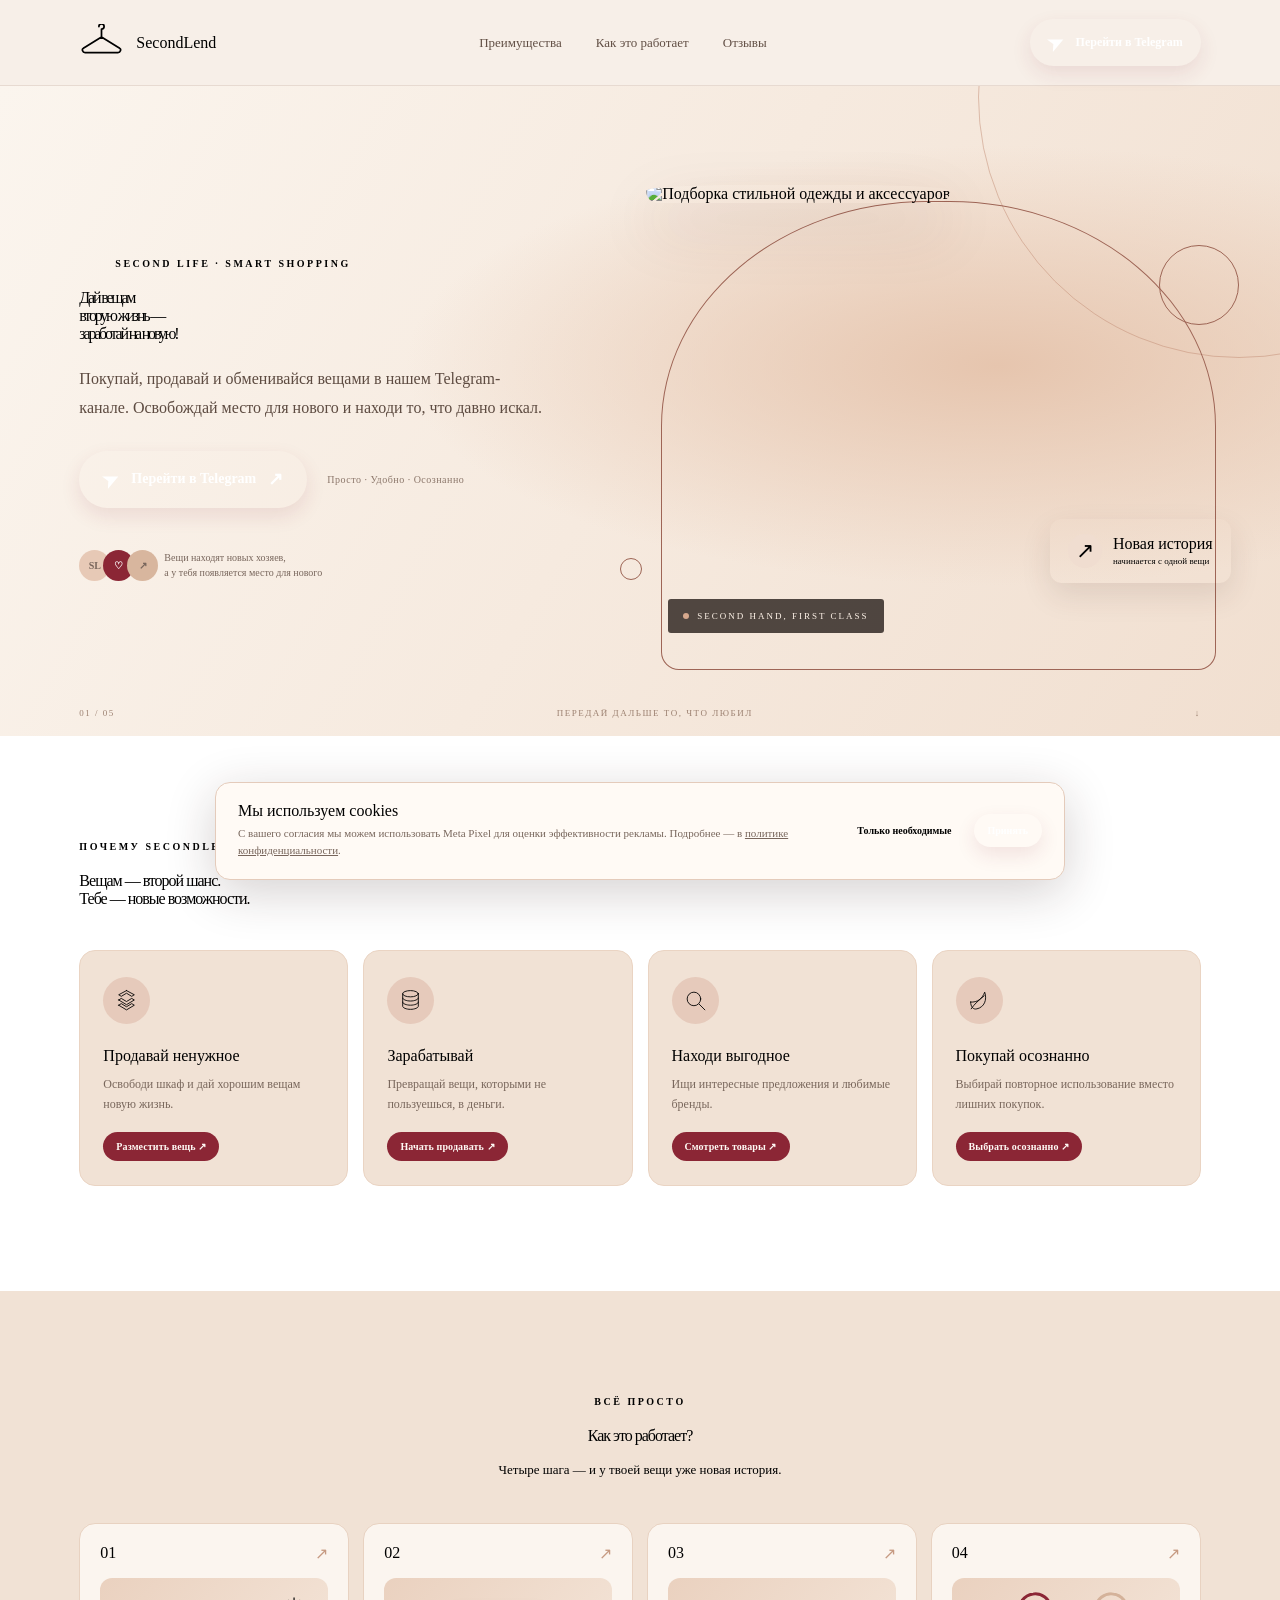
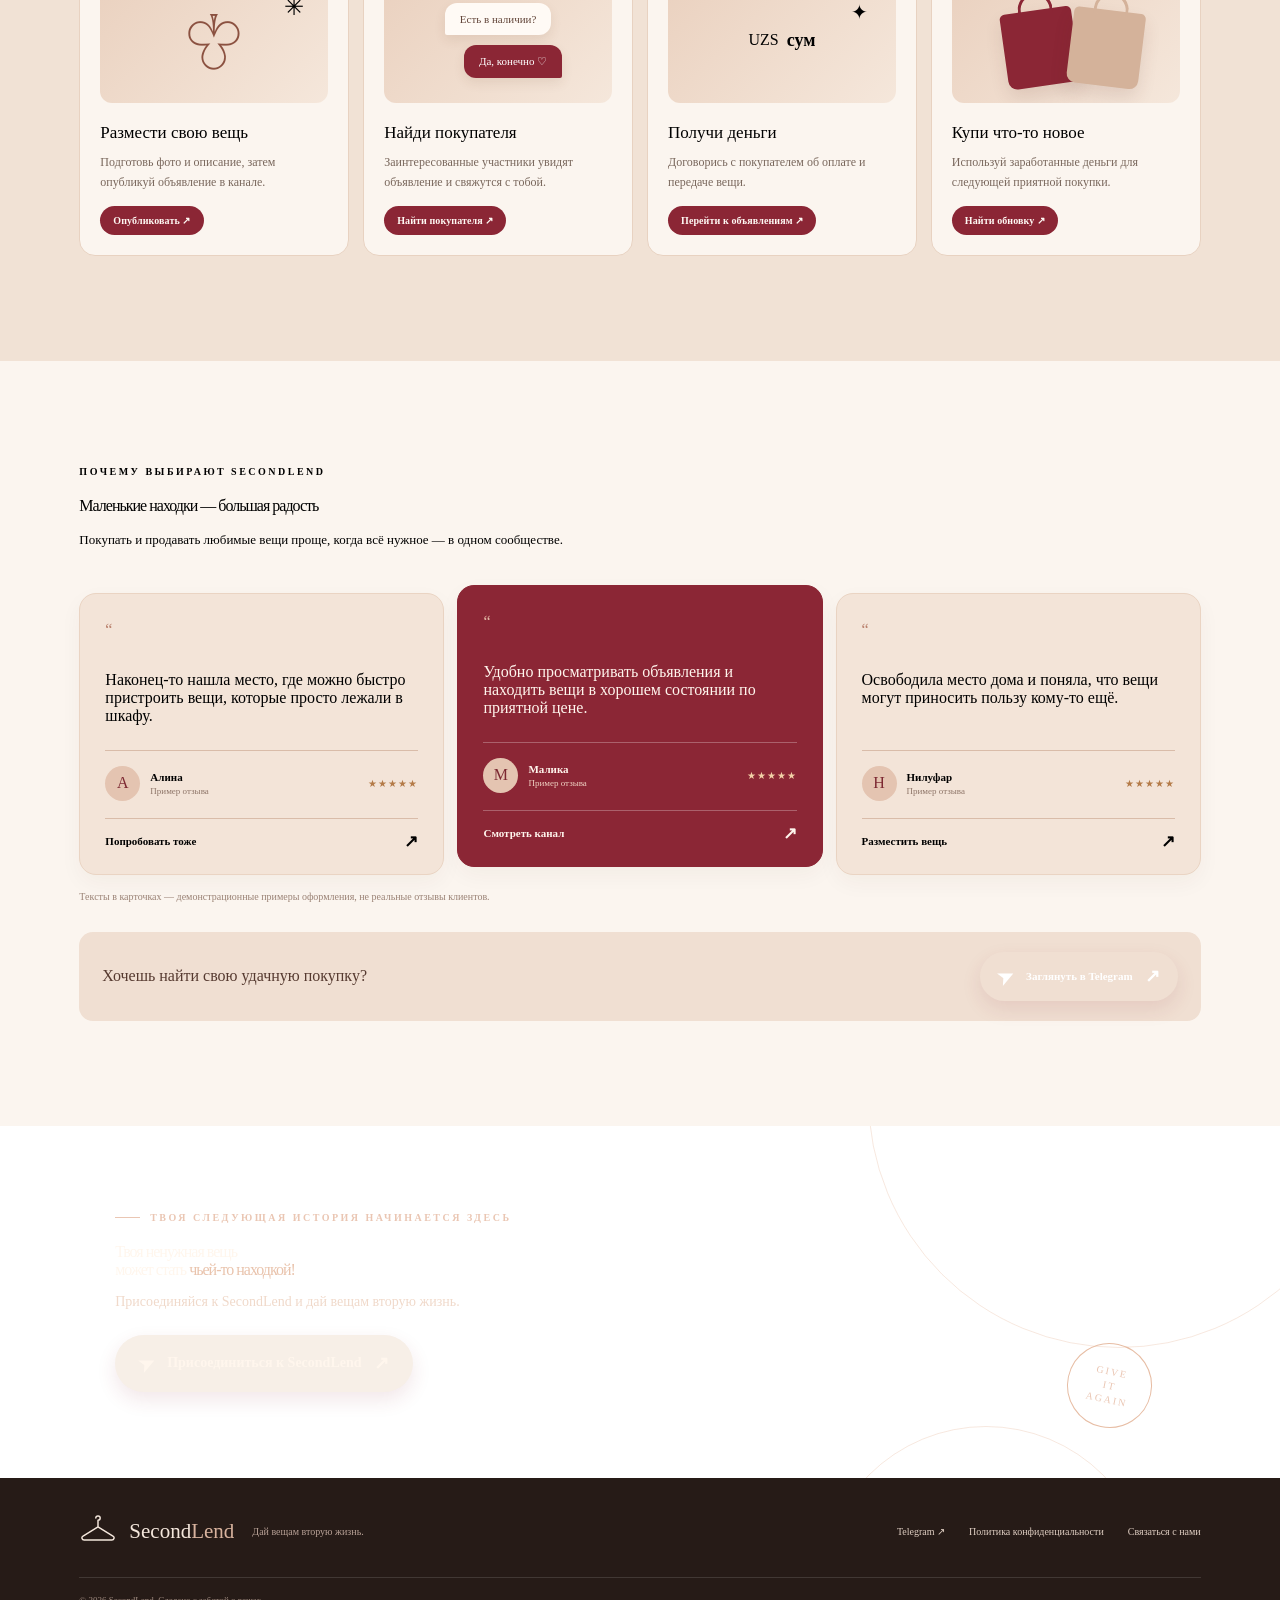
==== index.html @ d6c89d01 "Add files via upload" ====
<!doctype html>
<html lang="ru">
<head>
  <meta charset="utf-8">
  <meta name="viewport" content="width=device-width, initial-scale=1">
  <meta name="theme-color" content="#8B2635">
  <meta name="color-scheme" content="light">
  <meta name="robots" content="index,follow,max-image-preview:large">
  <link rel="icon" type="image/svg+xml" href="favicon.svg">
  <meta name="description" content="SecondLend — покупай, продавай и обменивайся вещами в Telegram. Дай вещам вторую жизнь и заработай на новую!">
  <meta property="og:title" content="SecondLend — дай вещам вторую жизнь">
  <meta property="og:description" content="Покупай, продавай и обменивайся вещами в нашем Telegram-канале.">
  <meta property="og:type" content="website">
  <meta property="og:locale" content="ru_RU">
  <meta property="og:site_name" content="SecondLend">
  <meta name="twitter:card" content="summary_large_image">
  <title>SecondLend — дай вещам вторую жизнь</title>
  <link rel="preconnect" href="https://images.unsplash.com">
  <link rel="preconnect" href="https://fonts.googleapis.com">
  <link rel="preconnect" href="https://fonts.gstatic.com" crossorigin>
  <link href="https://fonts.googleapis.com/css2?family=DM+Sans:wght@400;500;600;700&family=Playfair+Display:wght@500;600;700&display=swap" rel="stylesheet">
  <link rel="stylesheet" href="styles.css">
  <script src="config.js"></script>
</head>
<body>
  <header class="header">
    <a class="brand" href="#top" aria-label="SecondLend — на главную">
      <svg viewBox="0 0 52 42" aria-hidden="true"><path d="M26 5v9L5 27c-2 1-1 5 2 5h38c3 0 4-4 2-5L26 14M26 5a3 3 0 1 0-3-3" /></svg>
      <span>Second<span>Lend</span></span>
    </a>
    <nav class="nav" aria-label="Главная навигация">
      <a href="#benefits">Преимущества</a><a href="#how">Как это работает</a><a href="#reviews">Отзывы</a>
    </nav>
    <a class="button button-small telegram-link" href="https://t.me/+NQiPcYQBdbk0MGIy" target="_blank" rel="noopener">
      <span class="tg-icon">➤</span> Перейти в Telegram
    </a>
    <button class="menu-toggle" aria-label="Открыть меню" aria-expanded="false"><span></span><span></span></button>
  </header>

  <main id="top">
    <section class="hero">
      <div class="hero-copy">
        <p class="eyebrow"><span></span> SECOND LIFE · SMART SHOPPING</p>
        <h1>Дай вещам<br>вторую жизнь —<br><em>заработай на новую!</em></h1>
        <p class="hero-text">Покупай, продавай и обменивайся вещами в нашем Telegram-канале. Освобождай место для нового и находи то, что давно искал.</p>
        <div class="hero-actions">
          <a class="button telegram-link" href="https://t.me/+NQiPcYQBdbk0MGIy" target="_blank" rel="noopener"><span class="tg-icon">➤</span> Перейти в Telegram <span class="arrow">↗</span></a>
          <span class="micro-note">Просто · Удобно · Осознанно</span>
        </div>
        <div class="hero-proof"><div class="proof-avatars"><b>SL</b><b>♡</b><b>↗</b></div><span>Вещи находят новых хозяев,<br>а у тебя появляется место для нового</span></div>
      </div>
      <div class="hero-visual">
        <div class="visual-orbit orbit-one"></div><div class="visual-orbit orbit-two"></div>
        <img src="https://images.unsplash.com/photo-1490481651871-ab68de25d43d?auto=format&fit=crop&w=1200&q=85" alt="Подборка стильной одежды и аксессуаров" fetchpriority="high">
        <div class="image-label"><span class="label-dot"></span><span>SECOND HAND, FIRST CLASS</span></div>
        <div class="floating-note"><span class="note-icon">↗</span><span><b>Новая история</b><small>начинается с одной вещи</small></span></div>
      </div>
      <div class="hero-bottom-line"><span>01 / 05</span><span>ПЕРЕДАЙ ДАЛЬШЕ ТО, ЧТО ЛЮБИЛ</span><span>↓</span></div>
    </section>

    <section class="benefits section-wrap" id="benefits">
      <div class="section-heading"><p class="eyebrow">ПОЧЕМУ SECONDLEND</p><h2>Вещам — второй шанс.<br><em>Тебе — новые возможности.</em></h2></div>
      <div class="benefit-grid">
        <article class="benefit-card"><div class="icon-circle"><svg viewBox="0 0 48 48"><path d="M24 5 9 13l5 3 10-6 10 6 5-3L24 5ZM9 23l5-3 10 6 10-6 5 3-15 9L9 23Zm0 10 5-3 10 6 10-6 5 3-15 9L9 33Z"/></svg></div><h3>Продавай ненужное</h3><p>Освободи шкаф и дай хорошим вещам новую жизнь.</p><a class="mini-telegram telegram-link" href="https://t.me/+NQiPcYQBdbk0MGIy" target="_blank" rel="noopener">Разместить вещь ↗</a></article>
        <article class="benefit-card"><div class="icon-circle"><svg viewBox="0 0 48 48"><ellipse cx="24" cy="11" rx="15" ry="6"/><path d="M9 11v8c0 3 7 6 15 6s15-3 15-6v-8M9 19v8c0 3 7 6 15 6s15-3 15-6v-8M9 27v8c0 3 7 6 15 6s15-3 15-6v-8"/></svg></div><h3>Зарабатывай</h3><p>Превращай вещи, которыми не пользуешься, в деньги.</p><a class="mini-telegram telegram-link" href="https://t.me/+NQiPcYQBdbk0MGIy" target="_blank" rel="noopener">Начать продавать ↗</a></article>
        <article class="benefit-card"><div class="icon-circle"><svg viewBox="0 0 48 48"><circle cx="21" cy="21" r="13"/><path d="m31 31 11 11"/></svg></div><h3>Находи выгодное</h3><p>Ищи интересные предложения и любимые бренды.</p><a class="mini-telegram telegram-link" href="https://t.me/+NQiPcYQBdbk0MGIy" target="_blank" rel="noopener">Смотреть товары ↗</a></article>
        <article class="benefit-card"><div class="icon-circle"><svg viewBox="0 0 48 48"><path d="M7 27c13 1 22-6 27-19 5 15-1 29-15 32-7 2-12-4-12-13Z"/><path d="M8 40c7-10 14-16 25-25"/></svg></div><h3>Покупай осознанно</h3><p>Выбирай повторное использование вместо лишних покупок.</p><a class="mini-telegram telegram-link" href="https://t.me/+NQiPcYQBdbk0MGIy" target="_blank" rel="noopener">Выбрать осознанно ↗</a></article>
      </div>
    </section>

    <section class="how section-wrap" id="how">
      <div class="section-heading centered"><p class="eyebrow">ВСЁ ПРОСТО</p><h2>Как это <em>работает?</em></h2><p class="section-subtitle">Четыре шага — и у твоей вещи уже новая история.</p></div>
      <div class="steps-grid">
        <article class="step-card"><div class="step-top"><span class="step-number">01</span><span class="step-mark">↗</span></div><div class="step-art art-hanger"><span>✳</span><div class="hanger">♧</div></div><h3>Размести свою вещь</h3><p>Подготовь фото и описание, затем опубликуй объявление в канале.</p><a class="mini-telegram telegram-link" href="https://t.me/+NQiPcYQBdbk0MGIy" target="_blank" rel="noopener">Опубликовать ↗</a></article>
        <article class="step-card"><div class="step-top"><span class="step-number">02</span><span class="step-mark">↗</span></div><div class="step-art art-chat"><div class="chat-bubble">Есть в наличии?</div><div class="chat-bubble second">Да, конечно ♡</div></div><h3>Найди покупателя</h3><p>Заинтересованные участники увидят объявление и свяжутся с тобой.</p><a class="mini-telegram telegram-link" href="https://t.me/+NQiPcYQBdbk0MGIy" target="_blank" rel="noopener">Найти покупателя ↗</a></article>
        <article class="step-card"><div class="step-top"><span class="step-number">03</span><span class="step-mark">↗</span></div><div class="step-art art-money"><span>UZS</span><b>сум</b><i>✦</i></div><h3>Получи деньги</h3><p>Договорись с покупателем об оплате и передаче вещи.</p><a class="mini-telegram telegram-link" href="https://t.me/+NQiPcYQBdbk0MGIy" target="_blank" rel="noopener">Перейти к объявлениям ↗</a></article>
        <article class="step-card"><div class="step-top"><span class="step-number">04</span><span class="step-mark">↗</span></div><div class="step-art art-bag"><div class="bag bag-one"></div><div class="bag bag-two"></div></div><h3>Купи что-то новое</h3><p>Используй заработанные деньги для следующей приятной покупки.</p><a class="mini-telegram telegram-link" href="https://t.me/+NQiPcYQBdbk0MGIy" target="_blank" rel="noopener">Найти обновку ↗</a></article>
      </div>
    </section>

    <section class="reviews section-wrap" id="reviews">
      <div class="section-heading">
        <p class="eyebrow">ПОЧЕМУ ВЫБИРАЮТ SECONDLEND</p>
        <h2>Маленькие находки — <em>большая радость</em></h2>
        <p class="section-subtitle">Покупать и продавать любимые вещи проще, когда всё нужное — в одном сообществе.</p>
      </div>
      <div class="reviews-grid redesigned-reviews">
        <article class="quote-card">
          <div class="quote-mark">“</div>
          <p>Наконец-то нашла место, где можно быстро пристроить вещи, которые просто лежали в шкафу.</p>
          <div class="quote-person"><span class="quote-avatar">А</span><span><b>Алина</b><small>Пример отзыва</small></span><span class="quote-stars">★★★★★</span></div>
          <a class="text-telegram telegram-link" href="https://t.me/+NQiPcYQBdbk0MGIy" target="_blank" rel="noopener">Попробовать тоже <span>↗</span></a>
        </article>
        <article class="quote-card quote-card-highlight">
          <div class="quote-mark">“</div>
          <p>Удобно просматривать объявления и находить вещи в хорошем состоянии по приятной цене.</p>
          <div class="quote-person"><span class="quote-avatar">М</span><span><b>Малика</b><small>Пример отзыва</small></span><span class="quote-stars">★★★★★</span></div>
          <a class="text-telegram telegram-link" href="https://t.me/+NQiPcYQBdbk0MGIy" target="_blank" rel="noopener">Смотреть канал <span>↗</span></a>
        </article>
        <article class="quote-card">
          <div class="quote-mark">“</div>
          <p>Освободила место дома и поняла, что вещи могут приносить пользу кому-то ещё.</p>
          <div class="quote-person"><span class="quote-avatar">Н</span><span><b>Нилуфар</b><small>Пример отзыва</small></span><span class="quote-stars">★★★★★</span></div>
          <a class="text-telegram telegram-link" href="https://t.me/+NQiPcYQBdbk0MGIy" target="_blank" rel="noopener">Разместить вещь <span>↗</span></a>
        </article>
      </div>
      <p class="sample-disclaimer">Тексты в карточках — демонстрационные примеры оформления, не реальные отзывы клиентов.</p>
      <div class="reviews-cta"><span>Хочешь найти свою удачную покупку?</span><a class="button telegram-link" href="https://t.me/+NQiPcYQBdbk0MGIy" target="_blank" rel="noopener"><span class="tg-icon">➤</span> Заглянуть в Telegram <span class="arrow">↗</span></a></div>
    </section>

    <section class="final-cta">
      <div class="cta-decoration">SECOND<br>LIFE</div>
      <div class="cta-content"><p class="eyebrow light">ТВОЯ СЛЕДУЮЩАЯ ИСТОРИЯ НАЧИНАЕТСЯ ЗДЕСЬ</p><h2>Твоя ненужная вещь<br>может стать <em>чьей-то находкой!</em></h2><p>Присоединяйся к SecondLend и дай вещам вторую жизнь.</p><a class="button button-light telegram-link" href="https://t.me/+NQiPcYQBdbk0MGIy" target="_blank" rel="noopener"><span class="tg-icon">➤</span> Присоединиться к SecondLend <span class="arrow">↗</span></a></div>
      <div class="cta-stamp">GIVE<br>IT<br>AGAIN</div>
    </section>
  </main>

  <footer class="footer">
    <a class="brand brand-footer" href="#top"><svg viewBox="0 0 52 42" aria-hidden="true"><path d="M26 5v9L5 27c-2 1-1 5 2 5h38c3 0 4-4 2-5L26 14M26 5a3 3 0 1 0-3-3"/></svg><span>Second<span>Lend</span></span></a>
    <span class="footer-note">Дай вещам вторую жизнь.</span>
    <div class="footer-links"><a class="telegram-link" href="https://t.me/+NQiPcYQBdbk0MGIy" target="_blank" rel="noopener">Telegram ↗</a><a href="privacy.html">Политика конфиденциальности</a><a class="contact-link" href="mailto:hello@secondlend.uz">Связаться с нами</a></div>
    <div class="copyright">© <span id="year"></span> SecondLend. Сделано с заботой о вещах.</div>
  </footer>

  <div class="cookie-banner" id="cookieBanner" hidden><div><b>Мы используем cookies</b><p>С вашего согласия мы можем использовать Meta Pixel для оценки эффективности рекламы. Подробнее — в <a href="privacy.html">политике конфиденциальности</a>.</p></div><div class="cookie-actions"><button id="cookieReject" class="button button-ghost">Только необходимые</button><button id="cookieAccept" class="button">Принять</button></div></div>
  <div class="lightbox" id="lightbox" aria-hidden="true"><button class="lightbox-close" aria-label="Закрыть">×</button><button class="lightbox-prev" aria-label="Предыдущий отзыв">‹</button><img id="lightboxImage" src="" alt="Увеличенный скриншот отзыва"><button class="lightbox-next" aria-label="Следующий отзыв">›</button></div>
  <script src="script.js"></script>
</body>
</html>
---- styles.css ----
500;600;700&family=Playfair+Display:wght@500;600;700&display=swap');
:root{--wine:#8B2635;--wine-dark:#641b27;--brown:#75452F;--cream:#F7EFE7;--sand:#E8D5C4;--ink:#241B18;--muted:#78665c;--line:#ddc2ad;--white:#fffaf5;--serif:'Playfair Display',Georgia,serif;--sans:'DM Sans',Arial,sans-serif}
*{box-sizing:border-box}html{scroll-behavior:smooth}body{margin:0;background:var(--cream);color:var(--ink);font-family:var(--sans);-webkit-font-smoothing:antialiased}a{color:inherit;text-decoration:none}button{font:inherit}.header{height:86px;padding:0 6.2%;display:flex;align-items:center;justify-content:space-between;background:rgba(247,239,231,.94);position:sticky;top:0;z-index:20;border-bottom:1px solid rgba(117,69,47,.12);backdrop-filter:blur(16px)}.brand{display:flex;align-items:center;gap:12px;font:600 25px var(--serif);color:var(--wine-dark)}.brand svg{width:45px;height:38px;fill:none;stroke:currentColor;stroke-width:2;stroke-linecap:round;stroke-linejoin:round}.brand>span>span{color:var(--brown)}.nav{display:flex;gap:34px;font-size:13px;color:#624f45}.nav a{transition:color .2s}.nav a:hover{color:var(--wine)}.button{display:inline-flex;align-items:center;justify-content:center;gap:12px;background:var(--wine);color:white;padding:17px 24px;border:1px solid var(--wine);border-radius:50px;font-weight:600;font-size:14px;transition:transform .2s,background .2s,box-shadow .2s;box-shadow:0 8px 20px #8b26351c}.button:hover{transform:translateY(-2px);background:var(--wine-dark);box-shadow:0 12px 24px #8b26352b}.button-small{padding:12px 18px;font-size:12px}.tg-icon{font-size:19px;transform:rotate(-25deg);display:inline-block}.arrow{font-size:18px}.menu-toggle{display:none;background:none;border:0}.hero{min-height:650px;padding:75px 6.2% 58px;display:grid;grid-template-columns:1fr 1.04fr;align-items:center;gap:3%;position:relative;overflow:hidden;background:radial-gradient(ellipse at 78% 43%,#e6c5ae 0%,transparent 42%),linear-gradient(120deg,#fbf5ee,#f1dfd0)}.hero:before{content:"";position:absolute;width:520px;height:520px;border:1px solid #c18c75;border-radius:50%;right:-220px;top:-250px;opacity:.5}.hero-copy{position:relative;z-index:2;max-width:590px}.eyebrow{font-size:10px;font-weight:700;letter-spacing:2.5px;color:var(--wine);margin:0 0 20px;display:flex;align-items:center;gap:10px}.eyebrow span{width:26px;height:1px;background:var(--wine)}h1,h2,h3,p{margin-top:0}h1{font:700 clamp(43px,5.1vw,72px)/1.06 var(--serif);letter-spacing:-2.2px;margin-bottom:22px}h1 em,h2 em{font-style:normal;color:var(--wine)}.hero-text{font-size:16px;line-height:1.8;color:#5d4b41;max-width:470px;margin-bottom:28px}.hero-actions{display:flex;align-items:center;gap:20px;flex-wrap:wrap}.micro-note{font-size:10px;color:#8b766a;letter-spacing:.5px}.hero-proof{display:flex;align-items:center;gap:13px;margin-top:42px;color:#78665c;font-size:10px;line-height:1.5}.proof-avatars{display:flex}.proof-avatars b{width:31px;height:31px;border-radius:50%;display:grid;place-items:center;background:#e7c9b6;color:var(--wine);border:2px solid var(--cream);margin-right:-7px;font-size:10px}.proof-avatars b:nth-child(2){background:#8b2635;color:white}.proof-avatars b:nth-child(3){background:#d8b69e}.hero-visual{position:relative;height:470px;z-index:1}.hero-visual>img{width:100%;height:100%;object-fit:cover;border-radius:48% 48% 18px 18px;box-shadow:0 24px 60px #5c30252b;position:relative;z-index:1}.hero-visual:after{content:"";position:absolute;inset:16px -15px -15px 15px;border:1px solid #9e6556;border-radius:48% 48% 18px 18px;z-index:0}.visual-orbit{position:absolute;border:1px solid #9d6555;border-radius:50%;z-index:0}.orbit-one{width:80px;height:80px;right:-38px;top:60px}.orbit-two{width:22px;height:22px;left:-26px;bottom:75px;background:var(--wine)}.image-label{position:absolute;z-index:2;left:22px;bottom:22px;background:#241b18c9;color:#fff4e9;padding:12px 15px;border-radius:3px;font-size:9px;letter-spacing:2px;display:flex;align-items:center;gap:8px}.label-dot{width:6px;height:6px;background:#d6a88d;border-radius:50%}.floating-note{position:absolute;z-index:3;right:-30px;bottom:72px;display:flex;align-items:center;gap:11px;padding:15px 18px;background:var(--white);border-radius:12px;box-shadow:0 12px 30px #492c251e}.note-icon{width:34px;height:34px;border-radius:50%;display:grid;place-items:center;background:#f0ddd0;color:var(--wine);font-size:22px}.floating-note b,.floating-note small{display:block}.floating-note b{font:600 12px var(--serif)}.floating-note small{font-size:9px;color:var(--muted);margin-top:3px}.hero-bottom-line{position:absolute;bottom:18px;left:6.2%;right:6.2%;display:flex;justify-content:space-between;color:#9c8171;font-size:9px;letter-spacing:1.5px}.section-wrap{padding:105px 6.2%}.section-heading{max-width:650px;margin-bottom:42px}.section-heading h2{font:600 clamp(34px,4vw,51px)/1.15 var(--serif);letter-spacing:-1px;margin:0 0 14px}.section-subtitle{font-size:13px;color:var(--muted);line-height:1.7;margin:0}.benefits{background:var(--cream)}.benefit-grid{display:grid;grid-template-columns:repeat(4,1fr);gap:15px}.benefit-card{background:#f1e2d5;border:1px solid #ead4c3;padding:26px 23px 24px;border-radius:16px;min-height:200px;transition:transform .25s,box-shadow .25s}.benefit-card:hover,.step-card:hover{transform:translateY(-5px);box-shadow:0 14px 30px #6a392019}.icon-circle{width:47px;height:47px;border-radius:50%;background:#e6cabb;display:grid;place-items:center;margin-bottom:23px;color:var(--wine)}.icon-circle svg{width:25px;height:25px;fill:none;stroke:currentColor;stroke-width:1.7;stroke-linecap:round;stroke-linejoin:round}.benefit-card h3,.step-card h3{font:600 18px var(--serif);margin-bottom:9px}.benefit-card p,.step-card p{font-size:12px;line-height:1.7;color:#79675c;margin:0}.how{background:#f1e2d5}.centered{text-align:center;margin:0 auto 42px}.centered .eyebrow{justify-content:center}.steps-grid{display:grid;grid-template-columns:repeat(4,1fr);gap:14px}.step-card{background:#fbf5ef;border:1px solid #e8d2c1;border-radius:16px;padding:20px;min-height:315px;transition:transform .25s,box-shadow .25s}.step-top{display:flex;justify-content:space-between;align-items:center}.step-number{font:600 22px var(--serif);color:var(--wine)}.step-mark{color:#c69a82}.step-art{height:125px;margin:15px 0 20px;border-radius:12px;background:linear-gradient(135deg,#ead1bf,#f5e7db);display:flex;align-items:center;justify-content:center;position:relative;overflow:hidden}.art-hanger .hanger{font-size:76px;color:#8b5140;transform:rotate(180deg)}.art-hanger>span{position:absolute;right:24px;top:15px;color:var(--wine);font-size:24px}.art-chat{flex-direction:column;gap:10px}.chat-bubble{background:#fffaf5;padding:10px 15px;border-radius:12px 12px 12px 2px;font-size:11px;box-shadow:0 5px 12px #6a392019;color:#63463a}.chat-bubble.second{background:#8b2635;color:white;margin-left:30px;border-radius:12px 12px 2px 12px}.art-money{font:700 29px var(--serif);color:var(--wine);gap:8px}.art-money b{font-size:18px}.art-money i{font-style:normal;position:absolute;right:28px;top:22px;font-size:20px}.bag{position:absolute;width:72px;height:76px;border-radius:5px 5px 9px 9px;bottom:17px;box-shadow:0 9px 18px #5b2c241f}.bag:before{content:"";position:absolute;width:29px;height:20px;border:3px solid currentColor;border-bottom:0;border-radius:18px 18px 0 0;top:-18px;left:19px}.bag-one{background:#8b2635;color:#8b2635;left:calc(50% - 62px);transform:rotate(-8deg)}.bag-two{background:#d4b29a;color:#d4b29a;left:calc(50% + 4px);transform:rotate(7deg)}.step-card h3{font-size:17px}.reviews{background:#fbf5ef}.reviews-grid{display:grid;grid-template-columns:repeat(5,1fr);gap:13px}.review-card{padding:0;border:3px solid white;border-radius:13px;overflow:hidden;background:#171717;box-shadow:0 8px 22px #462b2018;position:relative;cursor:zoom-in;aspect-ratio:4/5}.review-card img{width:100%;height:100%;display:block;object-fit:cover;transition:transform .4s}.review-card:hover img{transform:scale(1.04)}.zoom-hint{position:absolute;bottom:8px;right:8px;padding:7px 9px;background:#241b18d9;color:white;border-radius:20px;font-size:9px;opacity:0;transition:opacity .2s}.review-card:hover .zoom-hint{opacity:1}.review-caption{margin:20px 0 0;color:#927b6e;font-size:10px;letter-spacing:.3px}.review-caption span{color:var(--wine);margin-right:5px}.final-cta{position:relative;overflow:hidden;padding:86px 9%;background:var(--wine);color:#fff6ed;min-height:330px}.final-cta:before,.final-cta:after{content:"";position:absolute;border:1px solid #e7bda4;border-radius:50%;opacity:.35}.final-cta:before{width:500px;height:500px;right:-90px;top:-280px}.final-cta:after{width:330px;height:330px;right:10%;bottom:-280px}.cta-content{position:relative;z-index:2;max-width:700px}.eyebrow.light{color:#eac6b3}.eyebrow.light:before{content:"";width:25px;height:1px;background:#eac6b3}.cta-content h2{font:600 clamp(34px,4vw,53px)/1.15 var(--serif);margin:0 0 15px;letter-spacing:-1px}.cta-content h2 em{color:#e9c3ac}.cta-content>p:not(.eyebrow){color:#f0d9ca;font-size:14px;margin-bottom:25px}.button-light{background:#f7efe7;color:var(--wine-dark);border-color:#f7efe7}.button-light:hover{background:white;color:var(--wine-dark)}.cta-decoration{position:absolute;right:10%;top:54px;font:700 65px/.9 var(--serif);color:#ffffff0c;transform:rotate(-12deg);letter-spacing:5px}.cta-stamp{position:absolute;right:10%;bottom:50px;width:85px;height:85px;border:1px solid #e7bda4;border-radius:50%;display:grid;place-items:center;text-align:center;font-size:10px;letter-spacing:2px;line-height:1.4;color:#eac6b3;transform:rotate(12deg)}.footer{padding:35px 6.2% 22px;background:#261b17;color:#f4e7dc;display:grid;grid-template-columns:auto 1fr auto;align-items:center;gap:18px}.brand-footer{color:#f4e7dc;font-size:21px}.brand-footer>span>span{color:#d8b39e}.brand-footer svg{width:38px}.footer-note{font-size:10px;color:#b8a196}.footer-links{display:flex;gap:24px;font-size:10px;color:#e0cfc3}.footer-links a:hover{color:white}.copyright{grid-column:1/-1;border-top:1px solid #ffffff20;padding-top:17px;margin-top:8px;font-size:9px;color:#9e8a7f}.cookie-banner{position:fixed;z-index:50;left:22px;right:22px;bottom:20px;max-width:850px;margin:auto;padding:19px 22px;background:#fffaf5;border:1px solid #e4cbbb;border-radius:15px;box-shadow:0 12px 50px #2c171733;display:flex;align-items:center;justify-content:space-between;gap:20px}.cookie-banner[hidden]{display:none}.cookie-banner b{font:600 16px var(--serif)}.cookie-banner p{font-size:11px;line-height:1.6;color:#78665c;margin:5px 0 0}.cookie-banner p a{text-decoration:underline}.cookie-actions{display:flex;gap:8px;flex-shrink:0}.cookie-actions .button{padding:11px 14px;font-size:10px}.button-ghost{background:transparent;color:var(--wine);box-shadow:none}.button-ghost:hover{color:white}.lightbox{position:fixed;inset:0;z-index:60;background:#160f0deF;display:none;align-items:center;justify-content:center;padding:50px}.lightbox.open{display:flex}.lightbox img{max-width:min(85vw,900px);max-height:85vh;object-fit:contain;border-radius:8px;box-shadow:0 20px 70px #0008}.lightbox button{position:absolute;border:0;background:#fff2;color:white;border-radius:50%;width:42px;height:42px;font-size:30px;cursor:pointer}.lightbox-close{right:24px;top:20px}.lightbox-prev{left:24px;top:50%}.lightbox-next{right:24px;top:50%}
@media(max-width:900px){.header{padding:0 4%;height:76px}.nav{gap:17px;font-size:11px}.hero{padding:55px 5% 65px;min-height:570px;grid-template-columns:1fr 1fr}.hero-visual{height:390px}.hero-proof{margin-top:25px}.section-wrap{padding:80px 5%}.benefit-grid,.steps-grid{grid-template-columns:repeat(2,1fr)}.reviews-grid{grid-template-columns:repeat(3,1fr)}.footer{padding-left:5%;padding-right:5%;grid-template-columns:auto 1fr}.footer-links{grid-column:1/-1;justify-content:space-between}.footer-note{text-align:right}}
@media(max-width:620px){.header{height:68px}.brand{font-size:21px;gap:8px}.brand svg{width:36px}.header>.button{display:none}.menu-toggle{display:flex;flex-direction:column;gap:5px;padding:10px}.menu-toggle span{width:23px;height:2px;background:var(--wine);display:block}.nav{display:none;position:absolute;top:67px;left:0;right:0;background:#fbf5ef;padding:20px 6%;flex-direction:column;gap:18px;border-bottom:1px solid var(--line)}.nav.open{display:flex}.hero{display:flex;flex-direction:column;align-items:stretch;padding:48px 6% 62px;gap:35px}.hero-copy{max-width:none}h1{font-size:clamp(42px,12vw,59px);letter-spacing:-1.8px}.hero-text{font-size:14px}.hero-actions{gap:13px}.hero-actions .button{width:100%}.micro-note{width:100%;text-align:center}.hero-proof{margin-top:24px}.hero-visual{height:330px;margin:0 10px 10px 0}.floating-note{right:-10px;bottom:25px}.hero-bottom-line{left:6%;right:6%;font-size:8px}.section-wrap{padding:68px 6%}.section-heading{margin-bottom:28px}.section-heading h2{font-size:36px}.benefit-grid{gap:10px}.benefit-card{padding:19px 15px;min-height:180px}.icon-circle{margin-bottom:16px}.benefit-card h3{font-size:16px}.benefit-card p{font-size:11px}.steps-grid{gap:10px}.step-card{padding:15px;min-height:290px}.step-art{height:105px}.step-card h3{font-size:15px}.step-card p{font-size:11px}.reviews-grid{grid-template-columns:repeat(2,1fr);gap:10px}.review-card{aspect-ratio:4/5}.final-cta{padding:70px 7%;min-height:390px}.cta-content h2{font-size:36px}.cta-content>p:not(.eyebrow){font-size:13px;line-height:1.7}.cta-content .button{width:100%;font-size:12px;padding:16px 13px}.cta-stamp{right:7%;bottom:12px;width:62px;height:62px;font-size:8px}.cta-decoration{right:5%;top:15px;font-size:44px}.footer{padding:30px 6% 20px;grid-template-columns:1fr;gap:13px}.footer-note{text-align:left}.footer-links{grid-column:auto;display:grid;grid-template-columns:1fr 1fr;gap:14px;font-size:10px}.footer-links a:nth-child(2){grid-column:1/-1;grid-row:2}.copyright{grid-column:auto}.cookie-banner{left:10px;right:10px;bottom:10px;display:block;padding:17px}.cookie-actions{margin-top:13px}.cookie-actions .button{flex:1}.lightbox{padding:22px}.lightbox img{max-width:94vw;max-height:82vh}.lightbox-prev{left:5px}.lightbox-next{right:5px}}

/* Small, consistent Telegram conversion links inside each content card */
.mini-telegram{display:inline-flex;align-items:center;gap:7px;margin-top:17px;padding:9px 13px;border-radius:30px;background:#8B2635;color:#fffaf5;font-size:10px;font-weight:700;letter-spacing:.1px;transition:transform .2s,background .2s}
.mini-telegram:hover{transform:translateY(-2px);background:#641b27}
.step-card .mini-telegram{margin-top:13px}
.redesigned-reviews{grid-template-columns:repeat(3,1fr);align-items:stretch}
.quote-card{padding:27px 25px 22px;border:1px solid #ead4c3;border-radius:17px;background:#f3e4d8;display:flex;flex-direction:column;min-height:270px;box-shadow:0 8px 22px #462b200b}
.quote-card-highlight{background:#8B2635;color:#fff5ed;border-color:#8B2635;transform:translateY(-8px)}
.quote-mark{font:700 55px/.7 var(--serif);color:#b77d69;height:42px}
.quote-card-highlight .quote-mark{color:#e6bda9}
.quote-card>p{font:500 17px/1.55 var(--serif);margin:8px 0 25px;flex:1}
.quote-person{display:flex;align-items:center;gap:10px;border-top:1px solid #d9bca9;padding-top:15px}
.quote-card-highlight .quote-person{border-color:#ffffff45}
.quote-avatar{width:35px;height:35px;border-radius:50%;display:grid;place-items:center;background:#e4c4b1;color:#7c2831;font:600 14px var(--serif)}
.quote-person b,.quote-person small{display:block}
.quote-person b{font-size:11px}
.quote-person small{font-size:9px;color:#8e7568;margin-top:3px}
.quote-card-highlight .quote-person small{color:#f0d2c3}
.quote-stars{margin-left:auto;color:#b47b48;font-size:10px;letter-spacing:1px}
.quote-card-highlight .quote-stars{color:#f2d1a7}
.text-telegram{display:flex;align-items:center;justify-content:space-between;margin-top:17px;padding-top:12px;border-top:1px solid #d9bca9;color:var(--wine);font-size:11px;font-weight:700}
.quote-card-highlight .text-telegram{color:#fff5ed;border-color:#ffffff45}
.text-telegram span{font-size:17px}
.sample-disclaimer{font-size:10px;color:#9a8275;margin:16px 0 0}
.reviews-cta{margin-top:30px;padding:20px 23px;border-radius:14px;background:#f0dfd2;display:flex;align-items:center;justify-content:space-between;gap:15px}
.reviews-cta>span{font:600 17px var(--serif);color:#563a30}
.reviews-cta .button{padding:13px 18px;font-size:11px}
@media(max-width:900px){.redesigned-reviews{grid-template-columns:repeat(2,1fr)}.quote-card-highlight{transform:none}}
@media(max-width:620px){.redesigned-reviews{grid-template-columns:1fr}.quote-card{min-height:230px;padding:23px}.quote-card>p{font-size:16px}.reviews-cta{align-items:stretch;flex-direction:column}.reviews-cta .button{width:100%}.mini-telegram{font-size:10px}}

/* Accessibility and reduced-motion support */
:focus-visible{outline:3px solid #b77d69;outline-offset:3px}
@media(prefers-reduced-motion:reduce){html{scroll-behavior:auto}*,*::before,*::after{animation-duration:.01ms!important;animation-iteration-count:1!important;transition-duration:.01ms!important}}
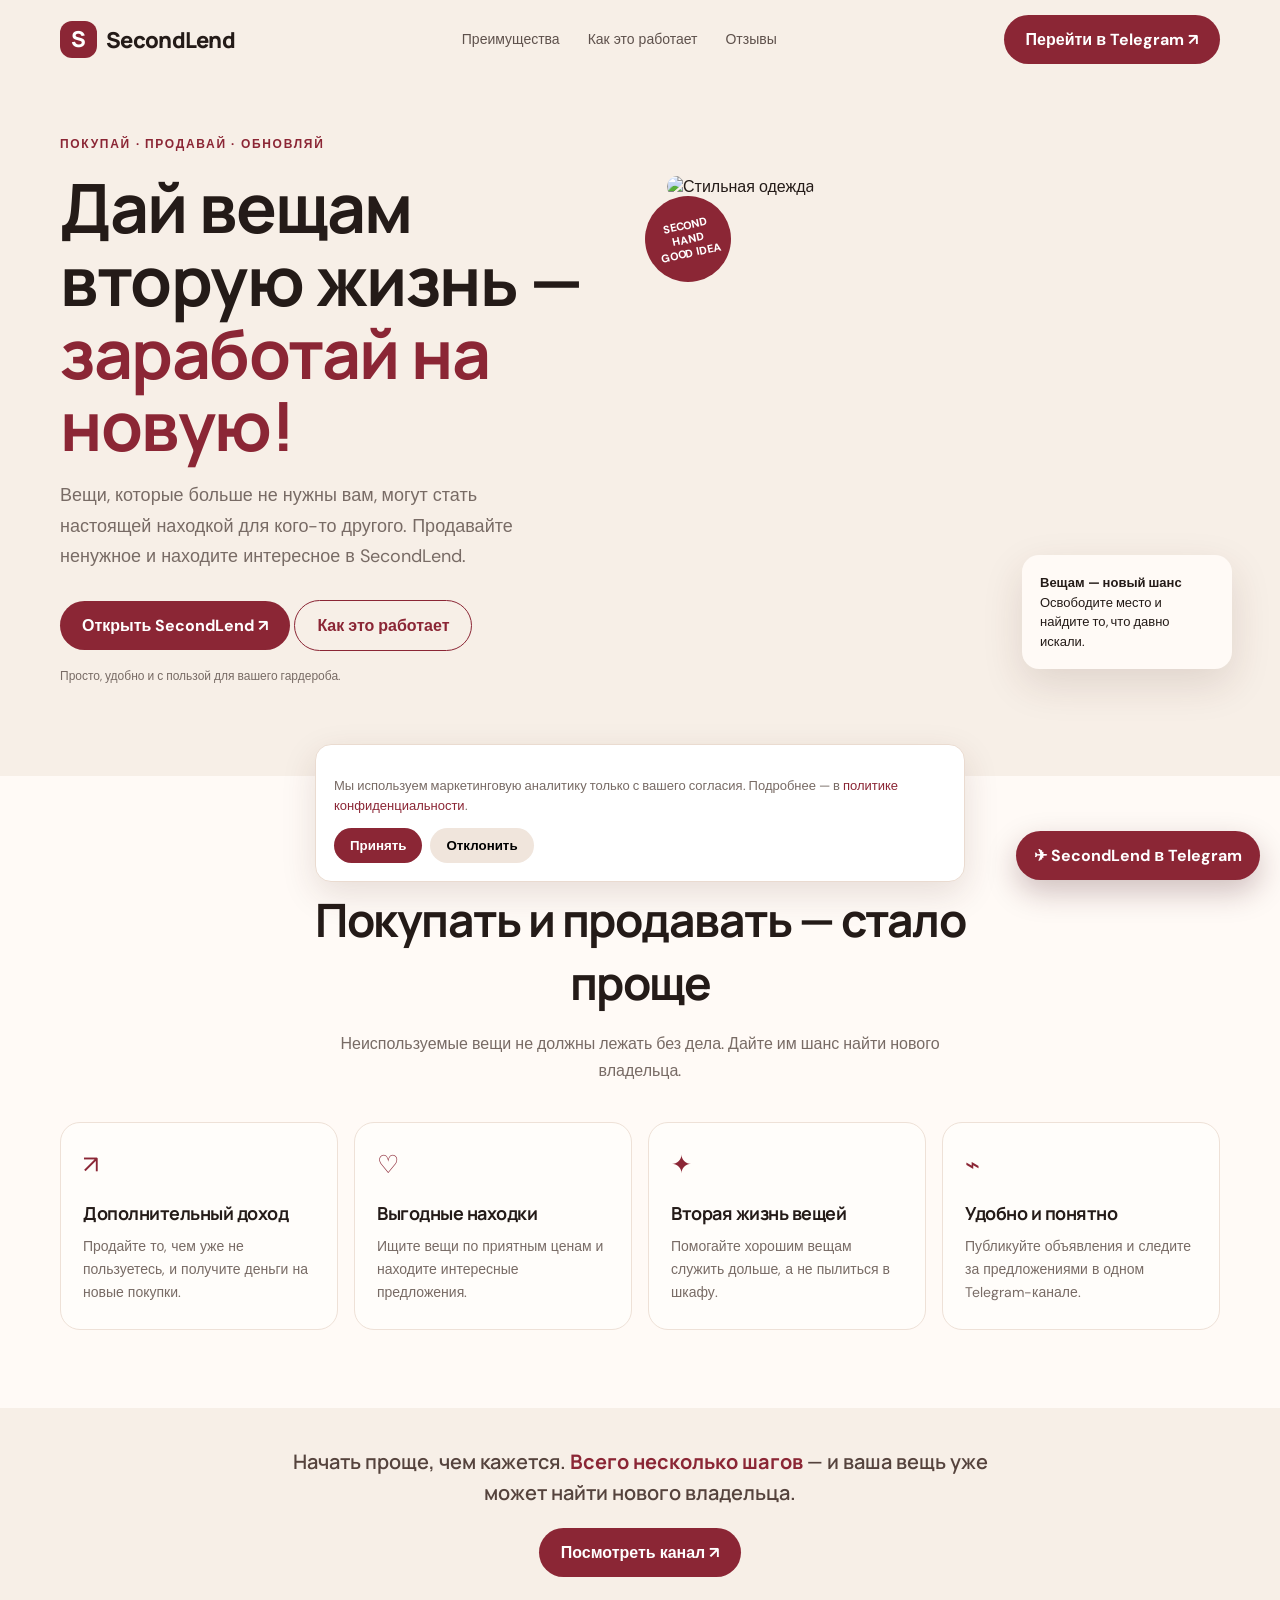
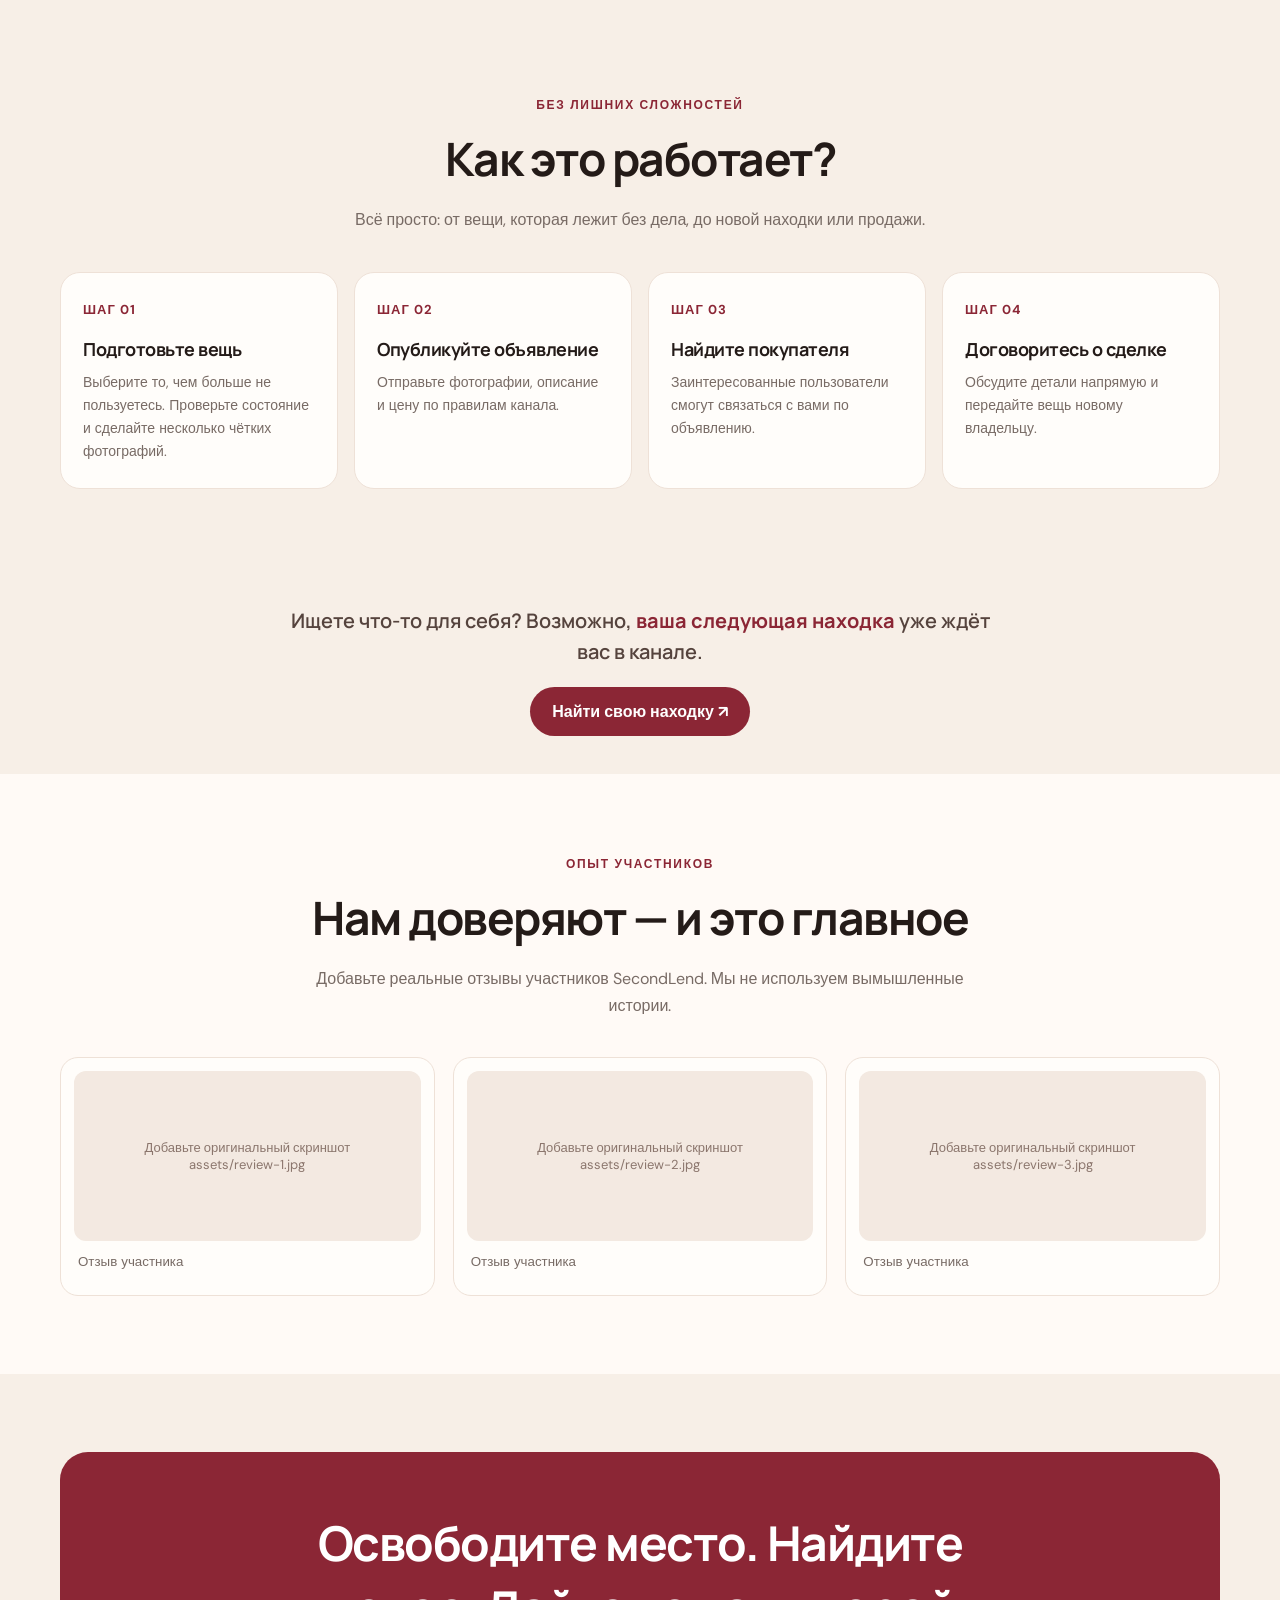
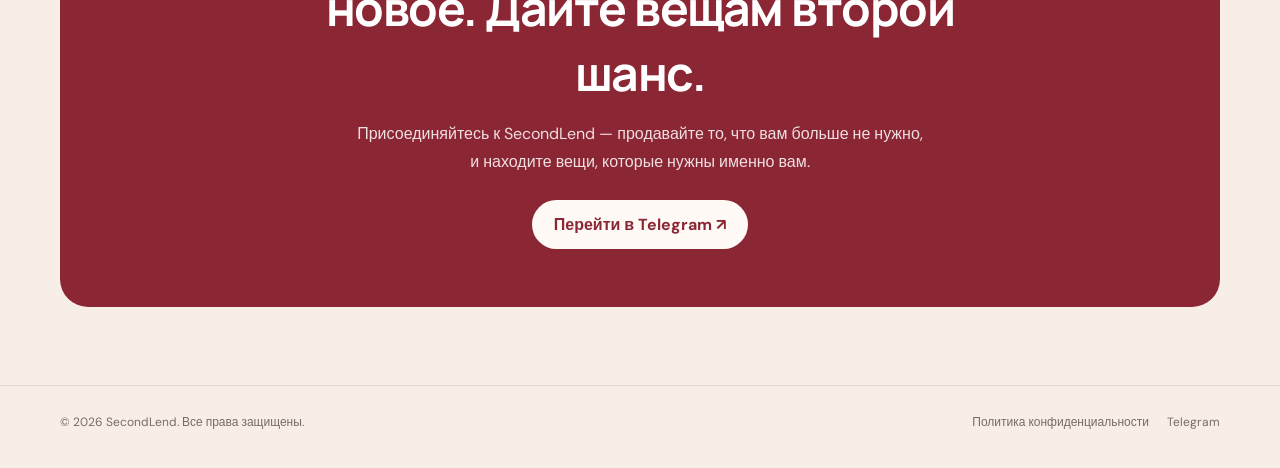
==== commit 527221ad: "Add files via upload" ====
--- a/index.html
+++ b/index.html
@@ -1,129 +1,59 @@
 <!doctype html>
 <html lang="ru">
 <head>
-  <meta charset="utf-8">
-  <meta name="viewport" content="width=device-width, initial-scale=1">
-  <meta name="theme-color" content="#8B2635">
-  <meta name="color-scheme" content="light">
-  <meta name="robots" content="index,follow,max-image-preview:large">
-  <link rel="icon" type="image/svg+xml" href="favicon.svg">
-  <meta name="description" content="SecondLend — покупай, продавай и обменивайся вещами в Telegram. Дай вещам вторую жизнь и заработай на новую!">
-  <meta property="og:title" content="SecondLend — дай вещам вторую жизнь">
-  <meta property="og:description" content="Покупай, продавай и обменивайся вещами в нашем Telegram-канале.">
-  <meta property="og:type" content="website">
-  <meta property="og:locale" content="ru_RU">
-  <meta property="og:site_name" content="SecondLend">
-  <meta name="twitter:card" content="summary_large_image">
-  <title>SecondLend — дай вещам вторую жизнь</title>
-  <link rel="preconnect" href="https://images.unsplash.com">
-  <link rel="preconnect" href="https://fonts.googleapis.com">
-  <link rel="preconnect" href="https://fonts.gstatic.com" crossorigin>
-  <link href="https://fonts.googleapis.com/css2?family=DM+Sans:wght@400;500;600;700&family=Playfair+Display:wght@500;600;700&display=swap" rel="stylesheet">
-  <link rel="stylesheet" href="styles.css">
-  <script src="config.js"></script>
-</head>
+<meta charset="utf-8"><meta name="viewport" content="width=device-width,initial-scale=1">
+<meta name="theme-color" content="#8B2635">
+<meta name="description" content="SecondLend — дай вещам вторую жизнь. Покупай и продавай в Узбекистане.">
+<title>SecondLend — дай вещам вторую жизнь</title>
+<link rel="preconnect" href="https://fonts.googleapis.com"><link rel="preconnect" href="https://fonts.gstatic.com" crossorigin>
+<link href="https://fonts.googleapis.com/css2?family=DM+Sans:wght@400;500;600;700&family=Manrope:wght@500;600;700;800&display=swap" rel="stylesheet">
+<style>
+:root{--wine:#8B2635;--brown:#75452F;--cream:#F7EFE7;--beige:#E8D5C4;--ink:#241B18;--muted:#786b65;--white:#fffaf6}
+*{box-sizing:border-box}html{scroll-behavior:smooth}body{margin:0;background:var(--cream);color:var(--ink);font-family:"DM Sans",sans-serif}a{color:inherit;text-decoration:none}.wrap{width:min(1160px,calc(100% - 44px));margin:auto}
+header{height:78px;display:flex;align-items:center;justify-content:space-between;gap:20px}.brand{font:800 22px Manrope;letter-spacing:-.7px}.mark{display:inline-grid;place-items:center;width:37px;height:37px;margin-right:9px;border-radius:12px;background:var(--wine);color:white}.nav{display:flex;gap:28px;font-size:14px;color:#5e514c}.btn{display:inline-flex;align-items:center;gap:9px;padding:14px 22px;border-radius:99px;background:var(--wine);color:white;font-weight:700;transition:.2s}.btn:hover{background:#681b28;transform:translateY(-2px)}.outline{background:transparent;color:var(--wine);border:1px solid var(--wine)}
+.hero{padding:54px 0 80px}.hero-grid{display:grid;grid-template-columns:1fr 1fr;gap:54px;align-items:center}.eyebrow{color:var(--wine);font-size:12px;font-weight:800;letter-spacing:1.7px;text-transform:uppercase}h1,h2,h3{font-family:Manrope;letter-spacing:-1.5px}h1{font-size:clamp(42px,5.4vw,68px);line-height:1.07;margin:18px 0}h1 em{font-style:normal;color:var(--wine)}.lead{font-size:18px;line-height:1.7;color:var(--muted);max-width:510px;margin:0 0 28px}.hero-img{height:475px;position:relative}.hero-img img{width:100%;height:100%;object-fit:cover;border-radius:32px}.stamp{position:absolute;top:20px;left:-22px;width:86px;height:86px;border-radius:50%;background:var(--wine);color:white;display:grid;place-items:center;text-align:center;font-weight:800;font-size:11px;transform:rotate(-12deg)}.note{position:absolute;right:-12px;bottom:-18px;max-width:210px;padding:18px;background:var(--white);border-radius:17px;box-shadow:0 15px 40px #49231d22;font-size:13px;line-height:1.5}
+.section{padding:78px 0}.light{background:var(--white)}.head{text-align:center;max-width:680px;margin:0 auto 38px}.head h2{font-size:clamp(32px,4vw,46px);margin:13px 0}.head p{color:var(--muted);line-height:1.7}.grid,.steps{display:grid;grid-template-columns:repeat(4,1fr);gap:16px}.item,.step{padding:25px 22px;border:1px solid #eee1d7;border-radius:20px;background:#fffdfa;min-height:205px}.ico{font-size:25px;color:var(--wine);margin-bottom:20px}.item h3,.step h3{font-size:18px;letter-spacing:-.5px;margin:0 0 10px}.item p,.step p{font-size:14px;line-height:1.65;color:var(--muted);margin:0}.bridge{text-align:center;padding:38px 0}.bridge p{font:600 20px/1.55 Manrope;max-width:720px;margin:0 auto 20px;color:#55433d}.bridge strong{color:var(--wine)}.step b{font-size:13px;color:var(--wine);letter-spacing:1px}.step h3{margin-top:18px}
+.reviews{display:grid;grid-template-columns:repeat(3,1fr);gap:18px}.review{padding:13px;background:#fffdfa;border:1px solid #eee1d7;border-radius:18px}.review img,.placeholder{width:100%;height:170px;object-fit:contain;background:#f3e9e1;border-radius:12px}.placeholder{display:grid;place-items:center;text-align:center;padding:12px;color:#8b766d;font-size:13px}.review small{display:block;padding:12px 4px;color:var(--muted)}
+.cta{padding:78px 0}.panel{background:var(--wine);color:white;border-radius:28px;padding:58px 25px;text-align:center}.panel h2{font-size:clamp(32px,4vw,48px);max-width:700px;margin:0 auto 15px}.panel p{color:#f0dfe0;max-width:570px;line-height:1.7;margin:0 auto 25px}.btn-white{background:var(--white);color:var(--wine)}
+footer{border-top:1px solid #e7d8cd;padding:28px 0 38px;color:var(--muted);font-size:12px}.foot{display:flex;justify-content:space-between;gap:20px}.footlinks{display:flex;gap:18px}.float{position:fixed;right:20px;bottom:20px;z-index:4;background:var(--wine);color:white;padding:14px 18px;border-radius:99px;font-weight:700;box-shadow:0 12px 30px #42141d40}.mobile{display:none}
+.cookie{display:none;position:fixed;z-index:8;bottom:18px;left:18px;right:18px;max-width:650px;margin:auto;padding:18px;background:#fff;border:1px solid #eadbd0;border-radius:16px;box-shadow:0 12px 35px #49231d22}.cookie p{font-size:13px;line-height:1.5;color:var(--muted)}.cookie button{border:0;border-radius:99px;padding:10px 16px;font-weight:700;margin-right:8px;cursor:pointer}.accept{background:var(--wine);color:white}.reject{background:#f0e5dc}
+@media(max-width:850px){.grid,.steps{grid-template-columns:repeat(2,1fr)}.hero-grid{gap:25px}.nav{gap:14px}}
+@media(max-width:620px){.wrap{width:calc(100% - 34px)}header{height:68px}.nav{display:none}.headerbtn{padding:10px 13px;font-size:12px}.hero{padding:28px 0 50px}.hero-grid{grid-template-columns:1fr;gap:30px}h1{font-size:43px}.lead{font-size:16px}.hero-img{height:340px}.section{padding:58px 0}.grid,.steps,.reviews{grid-template-columns:1fr}.item,.step{min-height:0}.bridge p{font-size:17px}.panel{padding:42px 20px}.foot{flex-direction:column}.float{display:none}.mobile{display:block;position:fixed;z-index:5;bottom:0;left:0;right:0;padding:10px 16px;background:#f7efe7ee;border-top:1px solid #e6d7cc}.mobile .btn{display:flex;justify-content:center}.cookie{bottom:78px}}
+</style></head>
 <body>
-  <header class="header">
-    <a class="brand" href="#top" aria-label="SecondLend — на главную">
-      <svg viewBox="0 0 52 42" aria-hidden="true"><path d="M26 5v9L5 27c-2 1-1 5 2 5h38c3 0 4-4 2-5L26 14M26 5a3 3 0 1 0-3-3" /></svg>
-      <span>Second<span>Lend</span></span>
-    </a>
-    <nav class="nav" aria-label="Главная навигация">
-      <a href="#benefits">Преимущества</a><a href="#how">Как это работает</a><a href="#reviews">Отзывы</a>
-    </nav>
-    <a class="button button-small telegram-link" href="https://t.me/+NQiPcYQBdbk0MGIy" target="_blank" rel="noopener">
-      <span class="tg-icon">➤</span> Перейти в Telegram
-    </a>
-    <button class="menu-toggle" aria-label="Открыть меню" aria-expanded="false"><span></span><span></span></button>
-  </header>
-
-  <main id="top">
-    <section class="hero">
-      <div class="hero-copy">
-        <p class="eyebrow"><span></span> SECOND LIFE · SMART SHOPPING</p>
-        <h1>Дай вещам<br>вторую жизнь —<br><em>заработай на новую!</em></h1>
-        <p class="hero-text">Покупай, продавай и обменивайся вещами в нашем Telegram-канале. Освобождай место для нового и находи то, что давно искал.</p>
-        <div class="hero-actions">
-          <a class="button telegram-link" href="https://t.me/+NQiPcYQBdbk0MGIy" target="_blank" rel="noopener"><span class="tg-icon">➤</span> Перейти в Telegram <span class="arrow">↗</span></a>
-          <span class="micro-note">Просто · Удобно · Осознанно</span>
-        </div>
-        <div class="hero-proof"><div class="proof-avatars"><b>SL</b><b>♡</b><b>↗</b></div><span>Вещи находят новых хозяев,<br>а у тебя появляется место для нового</span></div>
-      </div>
-      <div class="hero-visual">
-        <div class="visual-orbit orbit-one"></div><div class="visual-orbit orbit-two"></div>
-        <img src="https://images.unsplash.com/photo-1490481651871-ab68de25d43d?auto=format&fit=crop&w=1200&q=85" alt="Подборка стильной одежды и аксессуаров" fetchpriority="high">
-        <div class="image-label"><span class="label-dot"></span><span>SECOND HAND, FIRST CLASS</span></div>
-        <div class="floating-note"><span class="note-icon">↗</span><span><b>Новая история</b><small>начинается с одной вещи</small></span></div>
-      </div>
-      <div class="hero-bottom-line"><span>01 / 05</span><span>ПЕРЕДАЙ ДАЛЬШЕ ТО, ЧТО ЛЮБИЛ</span><span>↓</span></div>
-    </section>
-
-    <section class="benefits section-wrap" id="benefits">
-      <div class="section-heading"><p class="eyebrow">ПОЧЕМУ SECONDLEND</p><h2>Вещам — второй шанс.<br><em>Тебе — новые возможности.</em></h2></div>
-      <div class="benefit-grid">
-        <article class="benefit-card"><div class="icon-circle"><svg viewBox="0 0 48 48"><path d="M24 5 9 13l5 3 10-6 10 6 5-3L24 5ZM9 23l5-3 10 6 10-6 5 3-15 9L9 23Zm0 10 5-3 10 6 10-6 5 3-15 9L9 33Z"/></svg></div><h3>Продавай ненужное</h3><p>Освободи шкаф и дай хорошим вещам новую жизнь.</p><a class="mini-telegram telegram-link" href="https://t.me/+NQiPcYQBdbk0MGIy" target="_blank" rel="noopener">Разместить вещь ↗</a></article>
-        <article class="benefit-card"><div class="icon-circle"><svg viewBox="0 0 48 48"><ellipse cx="24" cy="11" rx="15" ry="6"/><path d="M9 11v8c0 3 7 6 15 6s15-3 15-6v-8M9 19v8c0 3 7 6 15 6s15-3 15-6v-8M9 27v8c0 3 7 6 15 6s15-3 15-6v-8"/></svg></div><h3>Зарабатывай</h3><p>Превращай вещи, которыми не пользуешься, в деньги.</p><a class="mini-telegram telegram-link" href="https://t.me/+NQiPcYQBdbk0MGIy" target="_blank" rel="noopener">Начать продавать ↗</a></article>
-        <article class="benefit-card"><div class="icon-circle"><svg viewBox="0 0 48 48"><circle cx="21" cy="21" r="13"/><path d="m31 31 11 11"/></svg></div><h3>Находи выгодное</h3><p>Ищи интересные предложения и любимые бренды.</p><a class="mini-telegram telegram-link" href="https://t.me/+NQiPcYQBdbk0MGIy" target="_blank" rel="noopener">Смотреть товары ↗</a></article>
-        <article class="benefit-card"><div class="icon-circle"><svg viewBox="0 0 48 48"><path d="M7 27c13 1 22-6 27-19 5 15-1 29-15 32-7 2-12-4-12-13Z"/><path d="M8 40c7-10 14-16 25-25"/></svg></div><h3>Покупай осознанно</h3><p>Выбирай повторное использование вместо лишних покупок.</p><a class="mini-telegram telegram-link" href="https://t.me/+NQiPcYQBdbk0MGIy" target="_blank" rel="noopener">Выбрать осознанно ↗</a></article>
-      </div>
-    </section>
-
-    <section class="how section-wrap" id="how">
-      <div class="section-heading centered"><p class="eyebrow">ВСЁ ПРОСТО</p><h2>Как это <em>работает?</em></h2><p class="section-subtitle">Четыре шага — и у твоей вещи уже новая история.</p></div>
-      <div class="steps-grid">
-        <article class="step-card"><div class="step-top"><span class="step-number">01</span><span class="step-mark">↗</span></div><div class="step-art art-hanger"><span>✳</span><div class="hanger">♧</div></div><h3>Размести свою вещь</h3><p>Подготовь фото и описание, затем опубликуй объявление в канале.</p><a class="mini-telegram telegram-link" href="https://t.me/+NQiPcYQBdbk0MGIy" target="_blank" rel="noopener">Опубликовать ↗</a></article>
-        <article class="step-card"><div class="step-top"><span class="step-number">02</span><span class="step-mark">↗</span></div><div class="step-art art-chat"><div class="chat-bubble">Есть в наличии?</div><div class="chat-bubble second">Да, конечно ♡</div></div><h3>Найди покупателя</h3><p>Заинтересованные участники увидят объявление и свяжутся с тобой.</p><a class="mini-telegram telegram-link" href="https://t.me/+NQiPcYQBdbk0MGIy" target="_blank" rel="noopener">Найти покупателя ↗</a></article>
-        <article class="step-card"><div class="step-top"><span class="step-number">03</span><span class="step-mark">↗</span></div><div class="step-art art-money"><span>UZS</span><b>сум</b><i>✦</i></div><h3>Получи деньги</h3><p>Договорись с покупателем об оплате и передаче вещи.</p><a class="mini-telegram telegram-link" href="https://t.me/+NQiPcYQBdbk0MGIy" target="_blank" rel="noopener">Перейти к объявлениям ↗</a></article>
-        <article class="step-card"><div class="step-top"><span class="step-number">04</span><span class="step-mark">↗</span></div><div class="step-art art-bag"><div class="bag bag-one"></div><div class="bag bag-two"></div></div><h3>Купи что-то новое</h3><p>Используй заработанные деньги для следующей приятной покупки.</p><a class="mini-telegram telegram-link" href="https://t.me/+NQiPcYQBdbk0MGIy" target="_blank" rel="noopener">Найти обновку ↗</a></article>
-      </div>
-    </section>
-
-    <section class="reviews section-wrap" id="reviews">
-      <div class="section-heading">
-        <p class="eyebrow">ПОЧЕМУ ВЫБИРАЮТ SECONDLEND</p>
-        <h2>Маленькие находки — <em>большая радость</em></h2>
-        <p class="section-subtitle">Покупать и продавать любимые вещи проще, когда всё нужное — в одном сообществе.</p>
-      </div>
-      <div class="reviews-grid redesigned-reviews">
-        <article class="quote-card">
-          <div class="quote-mark">“</div>
-          <p>Наконец-то нашла место, где можно быстро пристроить вещи, которые просто лежали в шкафу.</p>
-          <div class="quote-person"><span class="quote-avatar">А</span><span><b>Алина</b><small>Пример отзыва</small></span><span class="quote-stars">★★★★★</span></div>
-          <a class="text-telegram telegram-link" href="https://t.me/+NQiPcYQBdbk0MGIy" target="_blank" rel="noopener">Попробовать тоже <span>↗</span></a>
-        </article>
-        <article class="quote-card quote-card-highlight">
-          <div class="quote-mark">“</div>
-          <p>Удобно просматривать объявления и находить вещи в хорошем состоянии по приятной цене.</p>
-          <div class="quote-person"><span class="quote-avatar">М</span><span><b>Малика</b><small>Пример отзыва</small></span><span class="quote-stars">★★★★★</span></div>
-          <a class="text-telegram telegram-link" href="https://t.me/+NQiPcYQBdbk0MGIy" target="_blank" rel="noopener">Смотреть канал <span>↗</span></a>
-        </article>
-        <article class="quote-card">
-          <div class="quote-mark">“</div>
-          <p>Освободила место дома и поняла, что вещи могут приносить пользу кому-то ещё.</p>
-          <div class="quote-person"><span class="quote-avatar">Н</span><span><b>Нилуфар</b><small>Пример отзыва</small></span><span class="quote-stars">★★★★★</span></div>
-          <a class="text-telegram telegram-link" href="https://t.me/+NQiPcYQBdbk0MGIy" target="_blank" rel="noopener">Разместить вещь <span>↗</span></a>
-        </article>
-      </div>
-      <p class="sample-disclaimer">Тексты в карточках — демонстрационные примеры оформления, не реальные отзывы клиентов.</p>
-      <div class="reviews-cta"><span>Хочешь найти свою удачную покупку?</span><a class="button telegram-link" href="https://t.me/+NQiPcYQBdbk0MGIy" target="_blank" rel="noopener"><span class="tg-icon">➤</span> Заглянуть в Telegram <span class="arrow">↗</span></a></div>
-    </section>
-
-    <section class="final-cta">
-      <div class="cta-decoration">SECOND<br>LIFE</div>
-      <div class="cta-content"><p class="eyebrow light">ТВОЯ СЛЕДУЮЩАЯ ИСТОРИЯ НАЧИНАЕТСЯ ЗДЕСЬ</p><h2>Твоя ненужная вещь<br>может стать <em>чьей-то находкой!</em></h2><p>Присоединяйся к SecondLend и дай вещам вторую жизнь.</p><a class="button button-light telegram-link" href="https://t.me/+NQiPcYQBdbk0MGIy" target="_blank" rel="noopener"><span class="tg-icon">➤</span> Присоединиться к SecondLend <span class="arrow">↗</span></a></div>
-      <div class="cta-stamp">GIVE<br>IT<br>AGAIN</div>
-    </section>
-  </main>
-
-  <footer class="footer">
-    <a class="brand brand-footer" href="#top"><svg viewBox="0 0 52 42" aria-hidden="true"><path d="M26 5v9L5 27c-2 1-1 5 2 5h38c3 0 4-4 2-5L26 14M26 5a3 3 0 1 0-3-3"/></svg><span>Second<span>Lend</span></span></a>
-    <span class="footer-note">Дай вещам вторую жизнь.</span>
-    <div class="footer-links"><a class="telegram-link" href="https://t.me/+NQiPcYQBdbk0MGIy" target="_blank" rel="noopener">Telegram ↗</a><a href="privacy.html">Политика конфиденциальности</a><a class="contact-link" href="mailto:hello@secondlend.uz">Связаться с нами</a></div>
-    <div class="copyright">© <span id="year"></span> SecondLend. Сделано с заботой о вещах.</div>
-  </footer>
-
-  <div class="cookie-banner" id="cookieBanner" hidden><div><b>Мы используем cookies</b><p>С вашего согласия мы можем использовать Meta Pixel для оценки эффективности рекламы. Подробнее — в <a href="privacy.html">политике конфиденциальности</a>.</p></div><div class="cookie-actions"><button id="cookieReject" class="button button-ghost">Только необходимые</button><button id="cookieAccept" class="button">Принять</button></div></div>
-  <div class="lightbox" id="lightbox" aria-hidden="true"><button class="lightbox-close" aria-label="Закрыть">×</button><button class="lightbox-prev" aria-label="Предыдущий отзыв">‹</button><img id="lightboxImage" src="" alt="Увеличенный скриншот отзыва"><button class="lightbox-next" aria-label="Следующий отзыв">›</button></div>
-  <script src="script.js"></script>
-</body>
-</html>+<header class="wrap"><a class="brand" href="#"><span class="mark">S</span>SecondLend</a><nav class="nav"><a href="#benefits">Преимущества</a><a href="#how">Как это работает</a><a href="#reviews">Отзывы</a></nav><a class="btn headerbtn" data-tg href="https://t.me/SECONDLEND_CHANNEL">Перейти в Telegram ↗</a></header>
+<main>
+<section class="hero"><div class="wrap hero-grid"><div><span class="eyebrow">Покупай · продавай · обновляй</span><h1>Дай вещам вторую жизнь — <em>заработай на новую!</em></h1><p class="lead">Вещи, которые больше не нужны вам, могут стать настоящей находкой для кого-то другого. Продавайте ненужное и находите интересное в SecondLend.</p><a class="btn" data-tg href="https://t.me/SECONDLEND_CHANNEL">Открыть SecondLend ↗</a> <a class="btn outline" href="#how">Как это работает</a><p style="font-size:12px;color:var(--muted);margin-top:17px">Просто, удобно и с пользой для вашего гардероба.</p></div><div class="hero-img"><img src="https://images.unsplash.com/photo-1483985988355-763728e1935b?auto=format&fit=crop&w=1100&q=85" alt="Стильная одежда"><div class="stamp">SECOND<br>HAND<br>GOOD IDEA</div><div class="note"><b>Вещам — новый шанс</b><br>Освободите место и найдите то, что давно искали.</div></div></div></section>
+<section class="section light" id="benefits"><div class="wrap"><div class="head"><span class="eyebrow">Почему SecondLend</span><h2>Покупать и продавать — стало проще</h2><p>Неиспользуемые вещи не должны лежать без дела. Дайте им шанс найти нового владельца.</p></div><div class="grid">
+<article class="item"><div class="ico">↗</div><h3>Дополнительный доход</h3><p>Продайте то, чем уже не пользуетесь, и получите деньги на новые покупки.</p></article>
+<article class="item"><div class="ico">♡</div><h3>Выгодные находки</h3><p>Ищите вещи по приятным ценам и находите интересные предложения.</p></article>
+<article class="item"><div class="ico">✦</div><h3>Вторая жизнь вещей</h3><p>Помогайте хорошим вещам служить дольше, а не пылиться в шкафу.</p></article>
+<article class="item"><div class="ico">⌁</div><h3>Удобно и понятно</h3><p>Публикуйте объявления и следите за предложениями в одном Telegram-канале.</p></article>
+</div></div></section>
+<div class="bridge"><div class="wrap"><p>Начать проще, чем кажется. <strong>Всего несколько шагов</strong> — и ваша вещь уже может найти нового владельца.</p><a class="btn" data-tg href="https://t.me/SECONDLEND_CHANNEL">Посмотреть канал ↗</a></div></div>
+<section class="section" id="how"><div class="wrap"><div class="head"><span class="eyebrow">Без лишних сложностей</span><h2>Как это работает?</h2><p>Всё просто: от вещи, которая лежит без дела, до новой находки или продажи.</p></div><div class="steps">
+<article class="step"><b>ШАГ 01</b><h3>Подготовьте вещь</h3><p>Выберите то, чем больше не пользуетесь. Проверьте состояние и сделайте несколько чётких фотографий.</p></article>
+<article class="step"><b>ШАГ 02</b><h3>Опубликуйте объявление</h3><p>Отправьте фотографии, описание и цену по правилам канала.</p></article>
+<article class="step"><b>ШАГ 03</b><h3>Найдите покупателя</h3><p>Заинтересованные пользователи смогут связаться с вами по объявлению.</p></article>
+<article class="step"><b>ШАГ 04</b><h3>Договоритесь о сделке</h3><p>Обсудите детали напрямую и передайте вещь новому владельцу.</p></article>
+</div></div></section>
+<div class="bridge"><div class="wrap"><p>Ищете что-то для себя? Возможно, <strong>ваша следующая находка</strong> уже ждёт вас в канале.</p><a class="btn" data-tg href="https://t.me/SECONDLEND_CHANNEL">Найти свою находку ↗</a></div></div>
+<section class="section light" id="reviews"><div class="wrap"><div class="head"><span class="eyebrow">Опыт участников</span><h2>Нам доверяют — и это главное</h2><p>Добавьте реальные отзывы участников SecondLend. Мы не используем вымышленные истории.</p></div><div class="reviews">
+<article class="review"><img src="assets/review-1.jpg" alt="Скриншот отзыва 1" onerror="this.style.display='none';this.nextElementSibling.style.display='grid'"><div class="placeholder" style="display:none">Добавьте оригинальный скриншот<br>assets/review-1.jpg</div><small>Отзыв участника</small></article>
+<article class="review"><img src="assets/review-2.jpg" alt="Скриншот отзыва 2" onerror="this.style.display='none';this.nextElementSibling.style.display='grid'"><div class="placeholder" style="display:none">Добавьте оригинальный скриншот<br>assets/review-2.jpg</div><small>Отзыв участника</small></article>
+<article class="review"><img src="assets/review-3.jpg" alt="Скриншот отзыва 3" onerror="this.style.display='none';this.nextElementSibling.style.display='grid'"><div class="placeholder" style="display:none">Добавьте оригинальный скриншот<br>assets/review-3.jpg</div><small>Отзыв участника</small></article>
+</div></div></section>
+<section class="cta"><div class="wrap"><div class="panel"><h2>Освободите место. Найдите новое. Дайте вещам второй шанс.</h2><p>Присоединяйтесь к SecondLend — продавайте то, что вам больше не нужно, и находите вещи, которые нужны именно вам.</p><a class="btn btn-white" data-tg href="https://t.me/SECONDLEND_CHANNEL">Перейти в Telegram ↗</a></div></div></section>
+</main>
+<footer><div class="wrap foot"><span>© <span id="year"></span> SecondLend. Все права защищены.</span><div class="footlinks"><a href="privacy.html">Политика конфиденциальности</a><a data-tg href="https://t.me/SECONDLEND_CHANNEL">Telegram</a></div></div></footer>
+<a class="float" data-tg href="https://t.me/SECONDLEND_CHANNEL">✈ SecondLend в Telegram</a><div class="mobile"><a class="btn" data-tg href="https://t.me/SECONDLEND_CHANNEL">Перейти в Telegram ↗</a></div>
+<div class="cookie" id="cookie"><p>Мы используем маркетинговую аналитику только с вашего согласия. Подробнее — в <a href="privacy.html" style="color:var(--wine)">политике конфиденциальности</a>.</p><button class="accept" id="accept">Принять</button><button class="reject" id="reject">Отклонить</button></div>
+<script>
+const TELEGRAM_URL="https://t.me/SECONDLEND_CHANNEL";const META_PIXEL_ID="1701137841542210";
+document.querySelectorAll("[data-tg]").forEach(a=>a.href=TELEGRAM_URL);document.getElementById("year").textContent=new Date().getFullYear();
+function loadPixel(){if(window.pixelLoaded)return;window.pixelLoaded=true;!function(f,b,e,v,n,t,s){if(f.fbq)return;n=f.fbq=function(){n.callMethod?n.callMethod.apply(n,arguments):n.queue.push(arguments)};if(!f._fbq)f._fbq=n;n.push=n;n.loaded=!0;n.version="2.0";n.queue=[];t=b.createElement(e);t.async=!0;t.src=v;s=b.getElementsByTagName(e)[0];s.parentNode.insertBefore(t,s)}(window,document,"script","https://connect.facebook.net/en_US/fbevents.js");fbq("init",META_PIXEL_ID);fbq("track","PageView")}
+const banner=document.getElementById("cookie");const consent=localStorage.getItem("secondlend_consent");if(consent==="yes")loadPixel();if(!consent)banner.style.display="block";
+document.querySelectorAll("[data-tg]").forEach(a=>a.addEventListener("click",()=>{if(localStorage.getItem("secondlend_consent")==="yes"&&typeof fbq==="function")fbq("track","Lead")}));
+document.getElementById("accept").onclick=()=>{localStorage.setItem("secondlend_consent","yes");banner.style.display="none";loadPixel()};
+document.getElementById("reject").onclick=()=>{localStorage.setItem("secondlend_consent","no");banner.style.display="none"};
+</script></body></html>
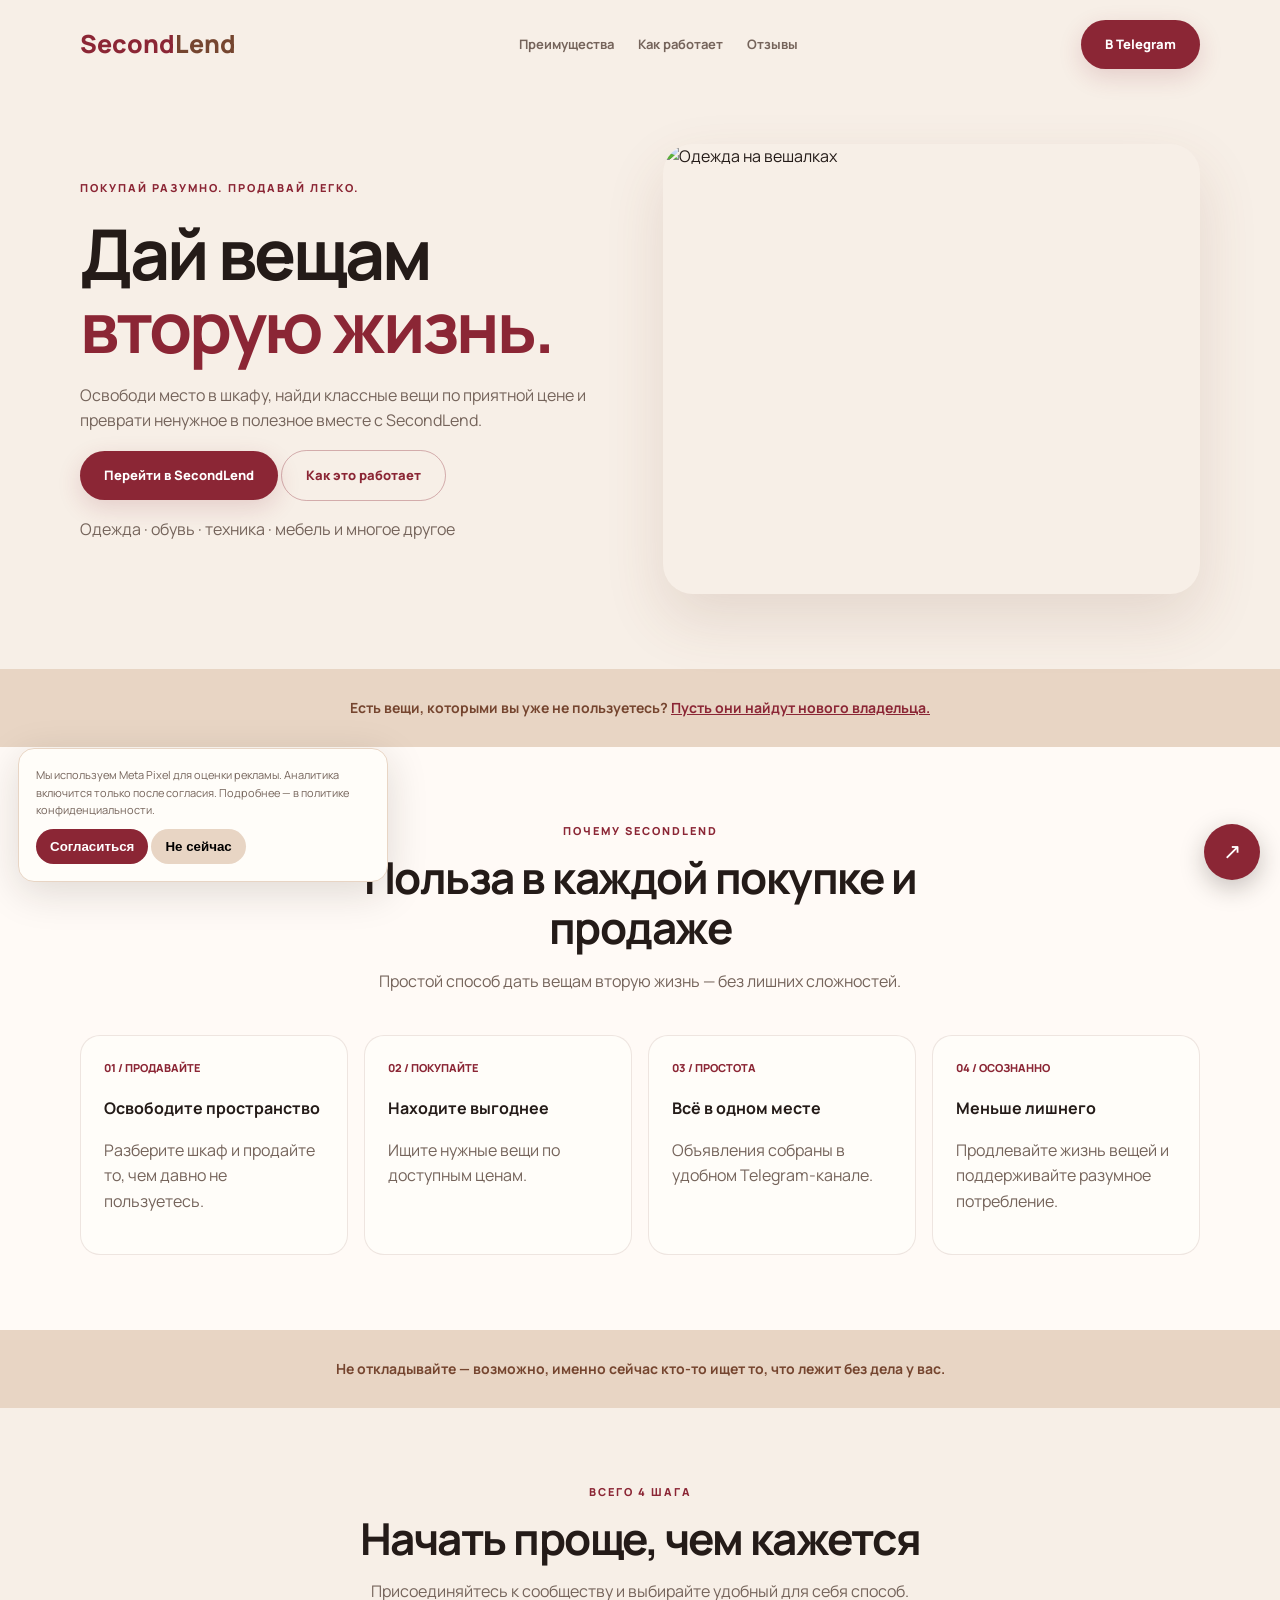
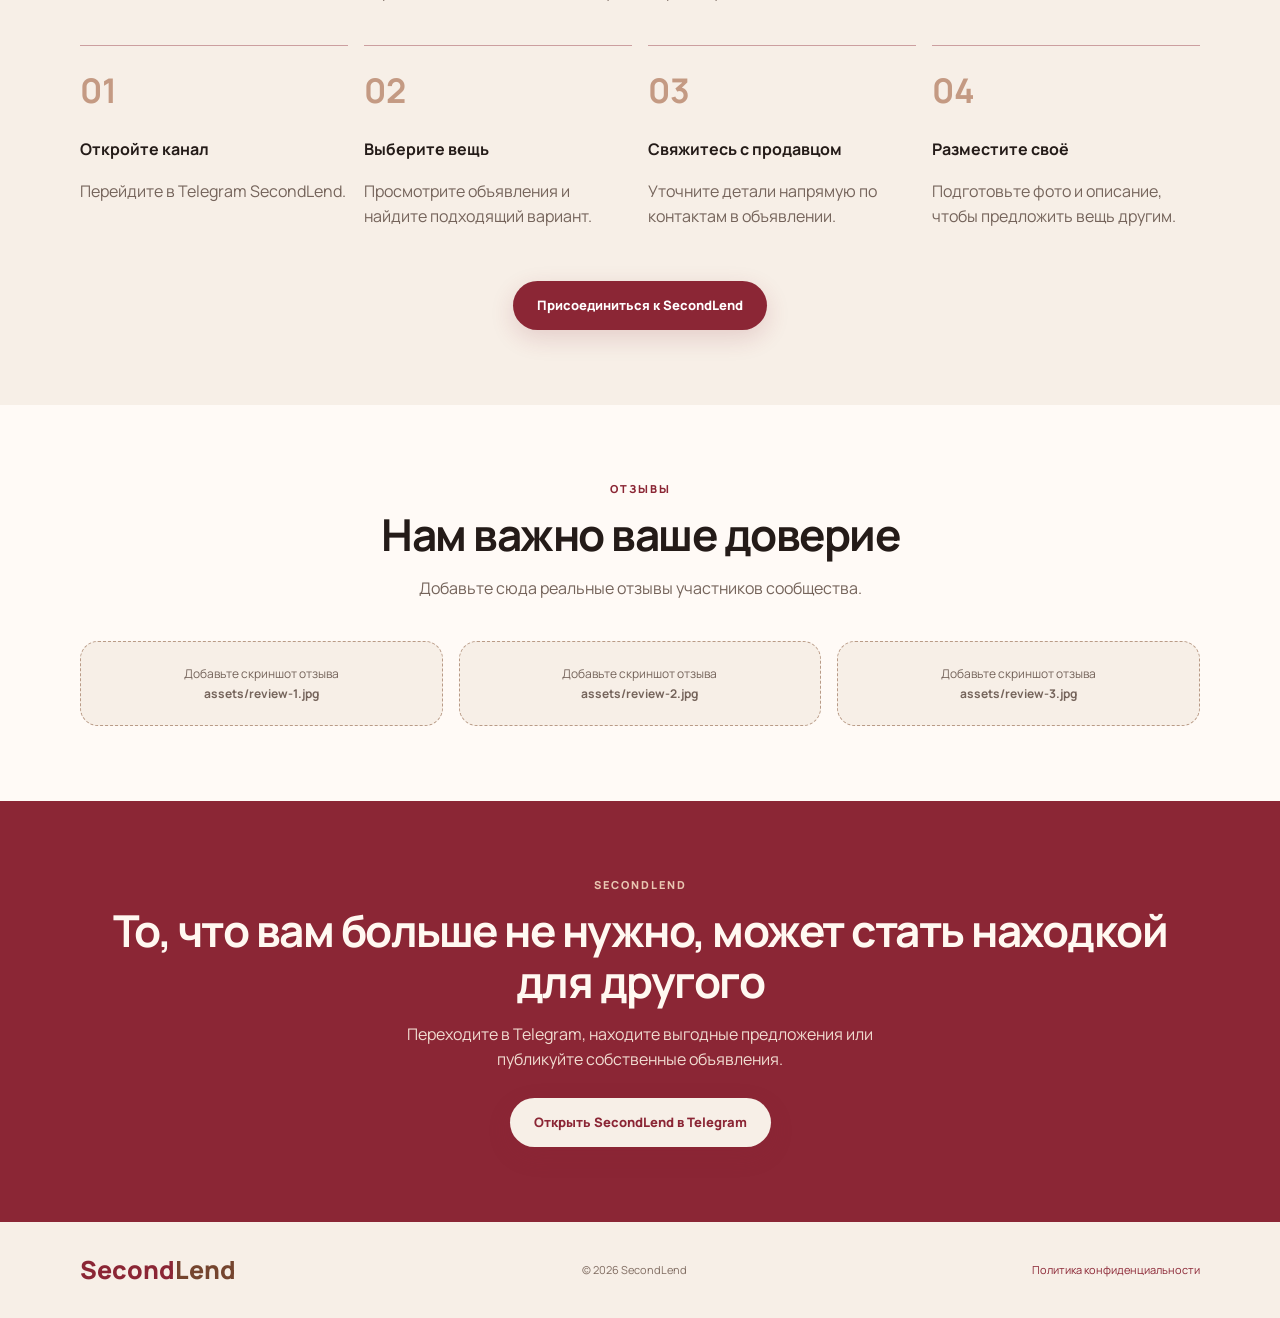
==== commit 027d10e0: "Add files via upload" ====
--- a/index.html
+++ b/index.html
@@ -1,59 +1,20 @@
-<!doctype html>
-<html lang="ru">
-<head>
-<meta charset="utf-8"><meta name="viewport" content="width=device-width,initial-scale=1">
-<meta name="theme-color" content="#8B2635">
-<meta name="description" content="SecondLend — дай вещам вторую жизнь. Покупай и продавай в Узбекистане.">
-<title>SecondLend — дай вещам вторую жизнь</title>
-<link rel="preconnect" href="https://fonts.googleapis.com"><link rel="preconnect" href="https://fonts.gstatic.com" crossorigin>
-<link href="https://fonts.googleapis.com/css2?family=DM+Sans:wght@400;500;600;700&family=Manrope:wght@500;600;700;800&display=swap" rel="stylesheet">
-<style>
-:root{--wine:#8B2635;--brown:#75452F;--cream:#F7EFE7;--beige:#E8D5C4;--ink:#241B18;--muted:#786b65;--white:#fffaf6}
-*{box-sizing:border-box}html{scroll-behavior:smooth}body{margin:0;background:var(--cream);color:var(--ink);font-family:"DM Sans",sans-serif}a{color:inherit;text-decoration:none}.wrap{width:min(1160px,calc(100% - 44px));margin:auto}
-header{height:78px;display:flex;align-items:center;justify-content:space-between;gap:20px}.brand{font:800 22px Manrope;letter-spacing:-.7px}.mark{display:inline-grid;place-items:center;width:37px;height:37px;margin-right:9px;border-radius:12px;background:var(--wine);color:white}.nav{display:flex;gap:28px;font-size:14px;color:#5e514c}.btn{display:inline-flex;align-items:center;gap:9px;padding:14px 22px;border-radius:99px;background:var(--wine);color:white;font-weight:700;transition:.2s}.btn:hover{background:#681b28;transform:translateY(-2px)}.outline{background:transparent;color:var(--wine);border:1px solid var(--wine)}
-.hero{padding:54px 0 80px}.hero-grid{display:grid;grid-template-columns:1fr 1fr;gap:54px;align-items:center}.eyebrow{color:var(--wine);font-size:12px;font-weight:800;letter-spacing:1.7px;text-transform:uppercase}h1,h2,h3{font-family:Manrope;letter-spacing:-1.5px}h1{font-size:clamp(42px,5.4vw,68px);line-height:1.07;margin:18px 0}h1 em{font-style:normal;color:var(--wine)}.lead{font-size:18px;line-height:1.7;color:var(--muted);max-width:510px;margin:0 0 28px}.hero-img{height:475px;position:relative}.hero-img img{width:100%;height:100%;object-fit:cover;border-radius:32px}.stamp{position:absolute;top:20px;left:-22px;width:86px;height:86px;border-radius:50%;background:var(--wine);color:white;display:grid;place-items:center;text-align:center;font-weight:800;font-size:11px;transform:rotate(-12deg)}.note{position:absolute;right:-12px;bottom:-18px;max-width:210px;padding:18px;background:var(--white);border-radius:17px;box-shadow:0 15px 40px #49231d22;font-size:13px;line-height:1.5}
-.section{padding:78px 0}.light{background:var(--white)}.head{text-align:center;max-width:680px;margin:0 auto 38px}.head h2{font-size:clamp(32px,4vw,46px);margin:13px 0}.head p{color:var(--muted);line-height:1.7}.grid,.steps{display:grid;grid-template-columns:repeat(4,1fr);gap:16px}.item,.step{padding:25px 22px;border:1px solid #eee1d7;border-radius:20px;background:#fffdfa;min-height:205px}.ico{font-size:25px;color:var(--wine);margin-bottom:20px}.item h3,.step h3{font-size:18px;letter-spacing:-.5px;margin:0 0 10px}.item p,.step p{font-size:14px;line-height:1.65;color:var(--muted);margin:0}.bridge{text-align:center;padding:38px 0}.bridge p{font:600 20px/1.55 Manrope;max-width:720px;margin:0 auto 20px;color:#55433d}.bridge strong{color:var(--wine)}.step b{font-size:13px;color:var(--wine);letter-spacing:1px}.step h3{margin-top:18px}
-.reviews{display:grid;grid-template-columns:repeat(3,1fr);gap:18px}.review{padding:13px;background:#fffdfa;border:1px solid #eee1d7;border-radius:18px}.review img,.placeholder{width:100%;height:170px;object-fit:contain;background:#f3e9e1;border-radius:12px}.placeholder{display:grid;place-items:center;text-align:center;padding:12px;color:#8b766d;font-size:13px}.review small{display:block;padding:12px 4px;color:var(--muted)}
-.cta{padding:78px 0}.panel{background:var(--wine);color:white;border-radius:28px;padding:58px 25px;text-align:center}.panel h2{font-size:clamp(32px,4vw,48px);max-width:700px;margin:0 auto 15px}.panel p{color:#f0dfe0;max-width:570px;line-height:1.7;margin:0 auto 25px}.btn-white{background:var(--white);color:var(--wine)}
-footer{border-top:1px solid #e7d8cd;padding:28px 0 38px;color:var(--muted);font-size:12px}.foot{display:flex;justify-content:space-between;gap:20px}.footlinks{display:flex;gap:18px}.float{position:fixed;right:20px;bottom:20px;z-index:4;background:var(--wine);color:white;padding:14px 18px;border-radius:99px;font-weight:700;box-shadow:0 12px 30px #42141d40}.mobile{display:none}
-.cookie{display:none;position:fixed;z-index:8;bottom:18px;left:18px;right:18px;max-width:650px;margin:auto;padding:18px;background:#fff;border:1px solid #eadbd0;border-radius:16px;box-shadow:0 12px 35px #49231d22}.cookie p{font-size:13px;line-height:1.5;color:var(--muted)}.cookie button{border:0;border-radius:99px;padding:10px 16px;font-weight:700;margin-right:8px;cursor:pointer}.accept{background:var(--wine);color:white}.reject{background:#f0e5dc}
-@media(max-width:850px){.grid,.steps{grid-template-columns:repeat(2,1fr)}.hero-grid{gap:25px}.nav{gap:14px}}
-@media(max-width:620px){.wrap{width:calc(100% - 34px)}header{height:68px}.nav{display:none}.headerbtn{padding:10px 13px;font-size:12px}.hero{padding:28px 0 50px}.hero-grid{grid-template-columns:1fr;gap:30px}h1{font-size:43px}.lead{font-size:16px}.hero-img{height:340px}.section{padding:58px 0}.grid,.steps,.reviews{grid-template-columns:1fr}.item,.step{min-height:0}.bridge p{font-size:17px}.panel{padding:42px 20px}.foot{flex-direction:column}.float{display:none}.mobile{display:block;position:fixed;z-index:5;bottom:0;left:0;right:0;padding:10px 16px;background:#f7efe7ee;border-top:1px solid #e6d7cc}.mobile .btn{display:flex;justify-content:center}.cookie{bottom:78px}}
-</style></head>
-<body>
-<header class="wrap"><a class="brand" href="#"><span class="mark">S</span>SecondLend</a><nav class="nav"><a href="#benefits">Преимущества</a><a href="#how">Как это работает</a><a href="#reviews">Отзывы</a></nav><a class="btn headerbtn" data-tg href="https://t.me/SECONDLEND_CHANNEL">Перейти в Telegram ↗</a></header>
-<main>
-<section class="hero"><div class="wrap hero-grid"><div><span class="eyebrow">Покупай · продавай · обновляй</span><h1>Дай вещам вторую жизнь — <em>заработай на новую!</em></h1><p class="lead">Вещи, которые больше не нужны вам, могут стать настоящей находкой для кого-то другого. Продавайте ненужное и находите интересное в SecondLend.</p><a class="btn" data-tg href="https://t.me/SECONDLEND_CHANNEL">Открыть SecondLend ↗</a> <a class="btn outline" href="#how">Как это работает</a><p style="font-size:12px;color:var(--muted);margin-top:17px">Просто, удобно и с пользой для вашего гардероба.</p></div><div class="hero-img"><img src="https://images.unsplash.com/photo-1483985988355-763728e1935b?auto=format&fit=crop&w=1100&q=85" alt="Стильная одежда"><div class="stamp">SECOND<br>HAND<br>GOOD IDEA</div><div class="note"><b>Вещам — новый шанс</b><br>Освободите место и найдите то, что давно искали.</div></div></div></section>
-<section class="section light" id="benefits"><div class="wrap"><div class="head"><span class="eyebrow">Почему SecondLend</span><h2>Покупать и продавать — стало проще</h2><p>Неиспользуемые вещи не должны лежать без дела. Дайте им шанс найти нового владельца.</p></div><div class="grid">
-<article class="item"><div class="ico">↗</div><h3>Дополнительный доход</h3><p>Продайте то, чем уже не пользуетесь, и получите деньги на новые покупки.</p></article>
-<article class="item"><div class="ico">♡</div><h3>Выгодные находки</h3><p>Ищите вещи по приятным ценам и находите интересные предложения.</p></article>
-<article class="item"><div class="ico">✦</div><h3>Вторая жизнь вещей</h3><p>Помогайте хорошим вещам служить дольше, а не пылиться в шкафу.</p></article>
-<article class="item"><div class="ico">⌁</div><h3>Удобно и понятно</h3><p>Публикуйте объявления и следите за предложениями в одном Telegram-канале.</p></article>
-</div></div></section>
-<div class="bridge"><div class="wrap"><p>Начать проще, чем кажется. <strong>Всего несколько шагов</strong> — и ваша вещь уже может найти нового владельца.</p><a class="btn" data-tg href="https://t.me/SECONDLEND_CHANNEL">Посмотреть канал ↗</a></div></div>
-<section class="section" id="how"><div class="wrap"><div class="head"><span class="eyebrow">Без лишних сложностей</span><h2>Как это работает?</h2><p>Всё просто: от вещи, которая лежит без дела, до новой находки или продажи.</p></div><div class="steps">
-<article class="step"><b>ШАГ 01</b><h3>Подготовьте вещь</h3><p>Выберите то, чем больше не пользуетесь. Проверьте состояние и сделайте несколько чётких фотографий.</p></article>
-<article class="step"><b>ШАГ 02</b><h3>Опубликуйте объявление</h3><p>Отправьте фотографии, описание и цену по правилам канала.</p></article>
-<article class="step"><b>ШАГ 03</b><h3>Найдите покупателя</h3><p>Заинтересованные пользователи смогут связаться с вами по объявлению.</p></article>
-<article class="step"><b>ШАГ 04</b><h3>Договоритесь о сделке</h3><p>Обсудите детали напрямую и передайте вещь новому владельцу.</p></article>
-</div></div></section>
-<div class="bridge"><div class="wrap"><p>Ищете что-то для себя? Возможно, <strong>ваша следующая находка</strong> уже ждёт вас в канале.</p><a class="btn" data-tg href="https://t.me/SECONDLEND_CHANNEL">Найти свою находку ↗</a></div></div>
-<section class="section light" id="reviews"><div class="wrap"><div class="head"><span class="eyebrow">Опыт участников</span><h2>Нам доверяют — и это главное</h2><p>Добавьте реальные отзывы участников SecondLend. Мы не используем вымышленные истории.</p></div><div class="reviews">
-<article class="review"><img src="assets/review-1.jpg" alt="Скриншот отзыва 1" onerror="this.style.display='none';this.nextElementSibling.style.display='grid'"><div class="placeholder" style="display:none">Добавьте оригинальный скриншот<br>assets/review-1.jpg</div><small>Отзыв участника</small></article>
-<article class="review"><img src="assets/review-2.jpg" alt="Скриншот отзыва 2" onerror="this.style.display='none';this.nextElementSibling.style.display='grid'"><div class="placeholder" style="display:none">Добавьте оригинальный скриншот<br>assets/review-2.jpg</div><small>Отзыв участника</small></article>
-<article class="review"><img src="assets/review-3.jpg" alt="Скриншот отзыва 3" onerror="this.style.display='none';this.nextElementSibling.style.display='grid'"><div class="placeholder" style="display:none">Добавьте оригинальный скриншот<br>assets/review-3.jpg</div><small>Отзыв участника</small></article>
-</div></div></section>
-<section class="cta"><div class="wrap"><div class="panel"><h2>Освободите место. Найдите новое. Дайте вещам второй шанс.</h2><p>Присоединяйтесь к SecondLend — продавайте то, что вам больше не нужно, и находите вещи, которые нужны именно вам.</p><a class="btn btn-white" data-tg href="https://t.me/SECONDLEND_CHANNEL">Перейти в Telegram ↗</a></div></div></section>
-</main>
-<footer><div class="wrap foot"><span>© <span id="year"></span> SecondLend. Все права защищены.</span><div class="footlinks"><a href="privacy.html">Политика конфиденциальности</a><a data-tg href="https://t.me/SECONDLEND_CHANNEL">Telegram</a></div></div></footer>
-<a class="float" data-tg href="https://t.me/SECONDLEND_CHANNEL">✈ SecondLend в Telegram</a><div class="mobile"><a class="btn" data-tg href="https://t.me/SECONDLEND_CHANNEL">Перейти в Telegram ↗</a></div>
-<div class="cookie" id="cookie"><p>Мы используем маркетинговую аналитику только с вашего согласия. Подробнее — в <a href="privacy.html" style="color:var(--wine)">политике конфиденциальности</a>.</p><button class="accept" id="accept">Принять</button><button class="reject" id="reject">Отклонить</button></div>
+<!doctype html><html lang="ru"><head><meta charset="utf-8"><meta name="viewport" content="width=device-width,initial-scale=1"><meta name="theme-color" content="#8B2635"><meta name="description" content="SecondLend — дай вещам вторую жизнь"><title>SecondLend</title><link href="https://fonts.googleapis.com/css2?family=Manrope:wght@400;500;600;700;800&display=swap" rel="stylesheet"><style>
+:root{--w:#8B2635;--b:#75452F;--c:#F7EFE7;--be:#E8D5C4;--ink:#241B18;--mut:#75645b}*{box-sizing:border-box}html{scroll-behavior:smooth}body{margin:0;background:var(--c);color:var(--ink);font:16px/1.6 Manrope,Arial,sans-serif}a{text-decoration:none;color:inherit}.wrap{width:min(1120px,calc(100% - 36px));margin:auto}header{padding:20px 0}.nav,.foot{display:flex;justify-content:space-between;align-items:center;gap:18px}.logo{font-size:25px;font-weight:800;color:var(--w)}.logo span{color:var(--b)}nav{display:flex;gap:24px;font-size:13px;font-weight:700;color:var(--mut)}.btn{display:inline-block;background:var(--w);color:white;border-radius:40px;padding:14px 24px;font-size:13px;font-weight:800;box-shadow:0 8px 25px #8b26352a}.alt{background:transparent;color:var(--w);border:1px solid #8b263555;box-shadow:none}.hero{padding:55px 0 75px}.hero-grid{display:grid;grid-template-columns:1fr 1fr;gap:45px;align-items:center}.eyebrow,.kicker{font-size:11px;letter-spacing:2px;text-transform:uppercase;color:var(--w);font-weight:800}h1{font-size:clamp(42px,6vw,70px);line-height:1.04;letter-spacing:-3px;margin:20px 0}h1 em{font-style:normal;color:var(--w)}.lead,.head p,.card p,.step p{color:var(--mut)}.heroimg{height:450px;width:100%;object-fit:cover;border-radius:30px;box-shadow:0 25px 60px #75452f24}section{padding:75px 0}.head{text-align:center;max-width:650px;margin:0 auto 40px}h2{font-size:clamp(30px,4vw,44px);line-height:1.15;letter-spacing:-1.5px;margin:12px 0}.cards,.steps{display:grid;grid-template-columns:repeat(4,1fr);gap:16px}.card{padding:23px;border:1px solid #75452f20;border-radius:20px;background:#fffdf9}.num{color:var(--w);font-size:11px;font-weight:800}h3{font-size:16px;margin:20px 0 6px}.bridge{background:var(--be);text-align:center;padding:28px 15px;color:var(--b);font-weight:700;font-size:14px}.bridge a{color:var(--w);text-decoration:underline}.step{border-top:1px solid #8b263566;padding-top:17px}.step strong{font-size:34px;color:#c49a83}.light{background:#fffaf6}.reviews{display:grid;grid-template-columns:repeat(3,1fr);gap:16px}.review{background:var(--c);border-radius:18px;padding:22px;text-align:center;color:var(--mut);font-size:12px;border:1px dashed #b99b87}.final{background:var(--w);color:#fff8f1;text-align:center}.final .kicker{color:#e9c6b2}.final p{color:#f1dcd1;max-width:550px;margin:15px auto 25px}.final .btn{background:var(--c);color:var(--w)}footer{padding:28px 0;color:#806d62;font-size:11px}footer a:last-child{color:var(--w)}.float{position:fixed;right:20px;bottom:20px;background:var(--w);color:white;border-radius:50%;width:56px;height:56px;display:grid;place-items:center;font-size:22px;box-shadow:0 8px 25px #241b1840}.mobile{display:none}.cookie{position:fixed;z-index:9;bottom:18px;left:18px;max-width:370px;background:#fffdf9;border:1px solid var(--be);padding:17px;border-radius:16px;box-shadow:0 10px 40px #241b1825}.cookie p{font-size:11px;color:var(--mut);margin:0 0 10px}button{border:0;border-radius:30px;padding:10px 14px;font-weight:700;cursor:pointer}.yes{background:var(--w);color:white}.no{background:var(--be)}@media(max-width:800px){nav{display:none}.hero-grid{grid-template-columns:1fr}.heroimg{height:350px}.cards,.steps{grid-template-columns:repeat(2,1fr)}}@media(max-width:560px){.hero{padding:30px 0 50px}h1{font-size:46px}section{padding:55px 0}.cards{gap:10px}.card{padding:16px}.reviews{grid-template-columns:1fr}.float{display:none}.mobile{display:block;position:fixed;z-index:8;bottom:12px;left:12px;right:12px;text-align:center;background:var(--w);color:white;border-radius:30px;padding:13px;font-weight:800;font-size:13px}.cookie{left:12px;right:12px;bottom:70px;max-width:none}.foot{flex-direction:column;text-align:center}footer{padding-bottom:80px}}
+</style></head><body>
+<header><div class="wrap nav"><a class="logo" href="#">Second<span>Lend</span></a><nav><a href="#benefits">Преимущества</a><a href="#how">Как работает</a><a href="#reviews">Отзывы</a></nav><a class="btn tg" href="https://t.me/+p5Xw3fURT_MxN2My" target="_blank">В Telegram</a></div></header>
+<main><section class="hero"><div class="wrap hero-grid"><div><div class="eyebrow">Покупай разумно. Продавай легко.</div><h1>Дай вещам<br><em>вторую жизнь.</em></h1><p class="lead">Освободи место в шкафу, найди классные вещи по приятной цене и преврати ненужное в полезное вместе с SecondLend.</p><a class="btn tg" href="https://t.me/+p5Xw3fURT_MxN2My" target="_blank">Перейти в SecondLend</a> <a class="btn alt" href="#how">Как это работает</a><p class="lead">Одежда · обувь · техника · мебель и многое другое</p></div><img class="heroimg" src="https://images.unsplash.com/photo-1490312278390-ab64016e0aa9?auto=format&fit=crop&w=1200&q=85" alt="Одежда на вешалках"></div></section>
+<div class="bridge">Есть вещи, которыми вы уже не пользуетесь? <a class="tg" href="https://t.me/+p5Xw3fURT_MxN2My">Пусть они найдут нового владельца.</a></div>
+<section class="light" id="benefits"><div class="wrap"><div class="head"><div class="kicker">Почему SecondLend</div><h2>Польза в каждой покупке и продаже</h2><p>Простой способ дать вещам вторую жизнь — без лишних сложностей.</p></div><div class="cards"><article class="card"><div class="num">01 / ПРОДАВАЙТЕ</div><h3>Освободите пространство</h3><p>Разберите шкаф и продайте то, чем давно не пользуетесь.</p></article><article class="card"><div class="num">02 / ПОКУПАЙТЕ</div><h3>Находите выгоднее</h3><p>Ищите нужные вещи по доступным ценам.</p></article><article class="card"><div class="num">03 / ПРОСТОТА</div><h3>Всё в одном месте</h3><p>Объявления собраны в удобном Telegram-канале.</p></article><article class="card"><div class="num">04 / ОСОЗНАННО</div><h3>Меньше лишнего</h3><p>Продлевайте жизнь вещей и поддерживайте разумное потребление.</p></article></div></div></section>
+<div class="bridge">Не откладывайте — возможно, именно сейчас кто-то ищет то, что лежит без дела у вас.</div>
+<section id="how"><div class="wrap"><div class="head"><div class="kicker">Всего 4 шага</div><h2>Начать проще, чем кажется</h2><p>Присоединяйтесь к сообществу и выбирайте удобный для себя способ.</p></div><div class="steps"><article class="step"><strong>01</strong><h3>Откройте канал</h3><p>Перейдите в Telegram SecondLend.</p></article><article class="step"><strong>02</strong><h3>Выберите вещь</h3><p>Просмотрите объявления и найдите подходящий вариант.</p></article><article class="step"><strong>03</strong><h3>Свяжитесь с продавцом</h3><p>Уточните детали напрямую по контактам в объявлении.</p></article><article class="step"><strong>04</strong><h3>Разместите своё</h3><p>Подготовьте фото и описание, чтобы предложить вещь другим.</p></article></div><div style="text-align:center;margin-top:35px"><a class="btn tg" href="https://t.me/+p5Xw3fURT_MxN2My">Присоединиться к SecondLend</a></div></div></section>
+<section class="light" id="reviews"><div class="wrap"><div class="head"><div class="kicker">Отзывы</div><h2>Нам важно ваше доверие</h2><p>Добавьте сюда реальные отзывы участников сообщества.</p></div><div class="reviews"><div class="review">Добавьте скриншот отзыва<br><b>assets/review-1.jpg</b></div><div class="review">Добавьте скриншот отзыва<br><b>assets/review-2.jpg</b></div><div class="review">Добавьте скриншот отзыва<br><b>assets/review-3.jpg</b></div></div></div></section>
+<section class="final"><div class="wrap"><div class="kicker">SecondLend</div><h2>То, что вам больше не нужно, может стать находкой для другого</h2><p>Переходите в Telegram, находите выгодные предложения или публикуйте собственные объявления.</p><a class="btn tg" href="https://t.me/+p5Xw3fURT_MxN2My">Открыть SecondLend в Telegram</a></div></section></main>
+<footer><div class="wrap foot"><a class="logo" href="#">Second<span>Lend</span></a><span>© <span id="year"></span> SecondLend</span><a href="privacy.html">Политика конфиденциальности</a></div></footer><a class="float tg" href="https://t.me/+p5Xw3fURT_MxN2My" aria-label="Telegram">↗</a><a class="mobile tg" href="https://t.me/+p5Xw3fURT_MxN2My">Перейти в Telegram</a>
+<div class="cookie" id="cookie" hidden><p>Мы используем Meta Pixel для оценки рекламы. Аналитика включится только после согласия. Подробнее — в <a href="privacy.html">политике конфиденциальности</a>.</p><button class="yes" id="yes">Согласиться</button> <button class="no" id="no">Не сейчас</button></div>
 <script>
-const TELEGRAM_URL="https://t.me/SECONDLEND_CHANNEL";const META_PIXEL_ID="1701137841542210";
-document.querySelectorAll("[data-tg]").forEach(a=>a.href=TELEGRAM_URL);document.getElementById("year").textContent=new Date().getFullYear();
-function loadPixel(){if(window.pixelLoaded)return;window.pixelLoaded=true;!function(f,b,e,v,n,t,s){if(f.fbq)return;n=f.fbq=function(){n.callMethod?n.callMethod.apply(n,arguments):n.queue.push(arguments)};if(!f._fbq)f._fbq=n;n.push=n;n.loaded=!0;n.version="2.0";n.queue=[];t=b.createElement(e);t.async=!0;t.src=v;s=b.getElementsByTagName(e)[0];s.parentNode.insertBefore(t,s)}(window,document,"script","https://connect.facebook.net/en_US/fbevents.js");fbq("init",META_PIXEL_ID);fbq("track","PageView")}
-const banner=document.getElementById("cookie");const consent=localStorage.getItem("secondlend_consent");if(consent==="yes")loadPixel();if(!consent)banner.style.display="block";
-document.querySelectorAll("[data-tg]").forEach(a=>a.addEventListener("click",()=>{if(localStorage.getItem("secondlend_consent")==="yes"&&typeof fbq==="function")fbq("track","Lead")}));
-document.getElementById("accept").onclick=()=>{localStorage.setItem("secondlend_consent","yes");banner.style.display="none";loadPixel()};
-document.getElementById("reject").onclick=()=>{localStorage.setItem("secondlend_consent","no");banner.style.display="none"};
+const TG="https://t.me/+p5Xw3fURT_MxN2My";document.getElementById("year").textContent=new Date().getFullYear();
+function pixel(){if(window.pixelStarted)return;window.pixelStarted=true;!function(f,b,e,v,n,t,s){if(f.fbq)return;n=f.fbq=function(){n.callMethod?n.callMethod.apply(n,arguments):n.queue.push(arguments)};if(!f._fbq)f._fbq=n;n.push=n;n.loaded=!0;n.version='2.0';n.queue=[];t=b.createElement(e);t.async=!0;t.src=v;s=b.getElementsByTagName(e)[0];s.parentNode.insertBefore(t,s)}(window,document,'script','https://connect.facebook.net/en_US/fbevents.js');fbq('init','1701137841542210');fbq('track','PageView')}
+const banner=document.getElementById('cookie'),saved=localStorage.getItem('secondlend_consent');if(saved==='yes')pixel();else if(!saved)banner.hidden=false;
+document.getElementById('yes').onclick=()=>{localStorage.setItem('secondlend_consent','yes');banner.hidden=true;pixel()};document.getElementById('no').onclick=()=>{localStorage.setItem('secondlend_consent','no');banner.hidden=true};
+document.querySelectorAll('.tg').forEach(a=>{a.href=TG;a.addEventListener('click',()=>{if(localStorage.getItem('secondlend_consent')==='yes'&&window.fbq)fbq('track','Lead')})});
 </script></body></html>
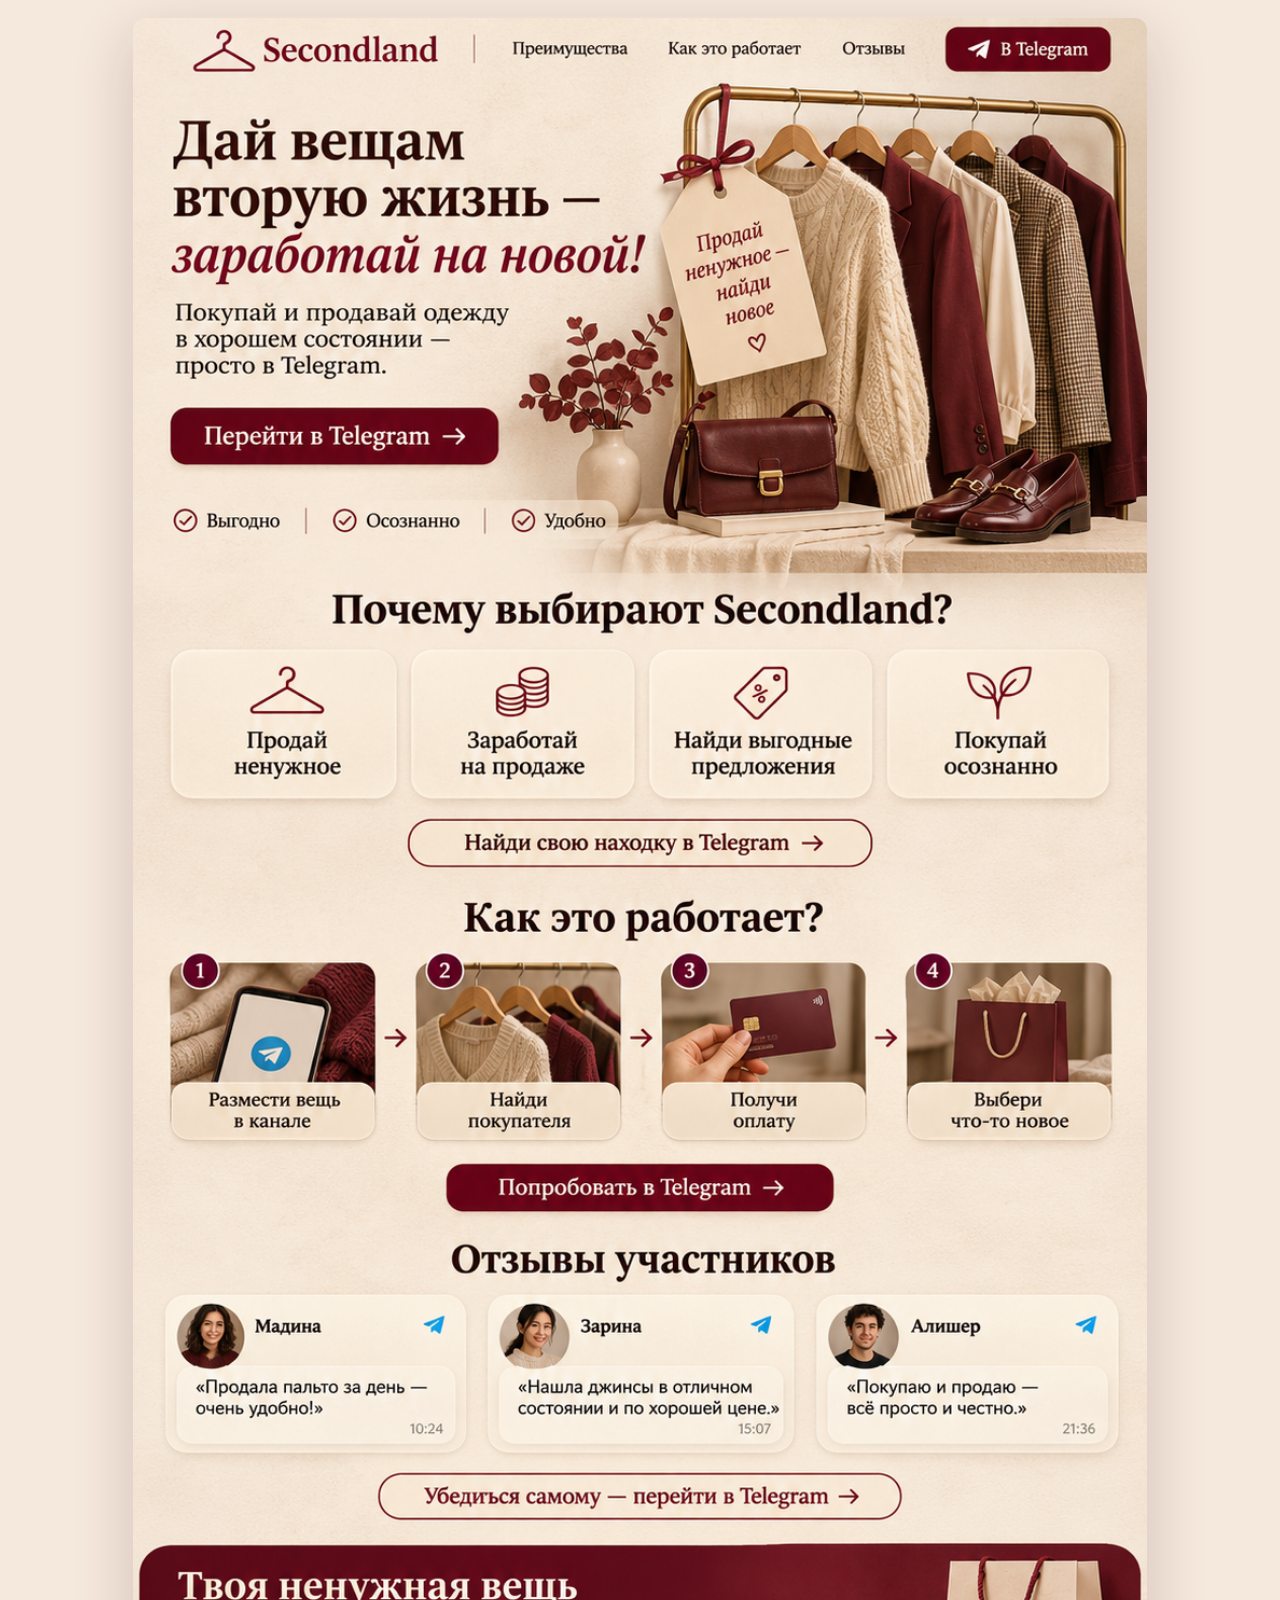
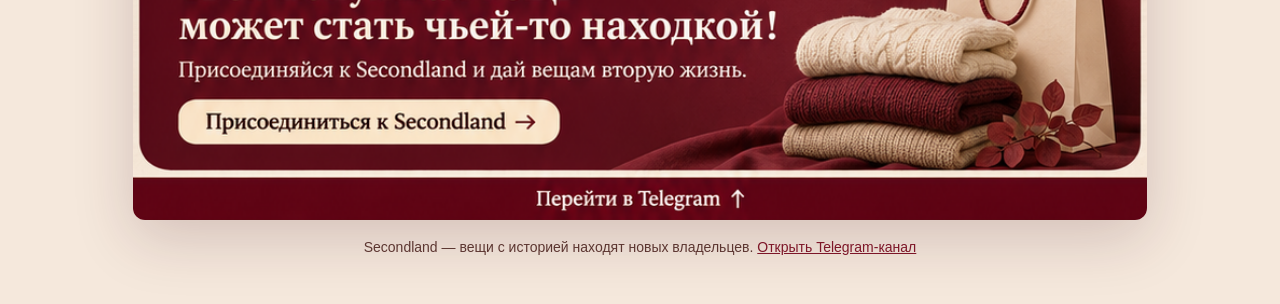
==== commit 514f9c50: "Add files via upload" ====
--- a/index.html
+++ b/index.html
@@ -1,20 +1,20 @@
-<!doctype html><html lang="ru"><head><meta charset="utf-8"><meta name="viewport" content="width=device-width,initial-scale=1"><meta name="theme-color" content="#8B2635"><meta name="description" content="SecondLend — дай вещам вторую жизнь"><title>SecondLend</title><link href="https://fonts.googleapis.com/css2?family=Manrope:wght@400;500;600;700;800&display=swap" rel="stylesheet"><style>
-:root{--w:#8B2635;--b:#75452F;--c:#F7EFE7;--be:#E8D5C4;--ink:#241B18;--mut:#75645b}*{box-sizing:border-box}html{scroll-behavior:smooth}body{margin:0;background:var(--c);color:var(--ink);font:16px/1.6 Manrope,Arial,sans-serif}a{text-decoration:none;color:inherit}.wrap{width:min(1120px,calc(100% - 36px));margin:auto}header{padding:20px 0}.nav,.foot{display:flex;justify-content:space-between;align-items:center;gap:18px}.logo{font-size:25px;font-weight:800;color:var(--w)}.logo span{color:var(--b)}nav{display:flex;gap:24px;font-size:13px;font-weight:700;color:var(--mut)}.btn{display:inline-block;background:var(--w);color:white;border-radius:40px;padding:14px 24px;font-size:13px;font-weight:800;box-shadow:0 8px 25px #8b26352a}.alt{background:transparent;color:var(--w);border:1px solid #8b263555;box-shadow:none}.hero{padding:55px 0 75px}.hero-grid{display:grid;grid-template-columns:1fr 1fr;gap:45px;align-items:center}.eyebrow,.kicker{font-size:11px;letter-spacing:2px;text-transform:uppercase;color:var(--w);font-weight:800}h1{font-size:clamp(42px,6vw,70px);line-height:1.04;letter-spacing:-3px;margin:20px 0}h1 em{font-style:normal;color:var(--w)}.lead,.head p,.card p,.step p{color:var(--mut)}.heroimg{height:450px;width:100%;object-fit:cover;border-radius:30px;box-shadow:0 25px 60px #75452f24}section{padding:75px 0}.head{text-align:center;max-width:650px;margin:0 auto 40px}h2{font-size:clamp(30px,4vw,44px);line-height:1.15;letter-spacing:-1.5px;margin:12px 0}.cards,.steps{display:grid;grid-template-columns:repeat(4,1fr);gap:16px}.card{padding:23px;border:1px solid #75452f20;border-radius:20px;background:#fffdf9}.num{color:var(--w);font-size:11px;font-weight:800}h3{font-size:16px;margin:20px 0 6px}.bridge{background:var(--be);text-align:center;padding:28px 15px;color:var(--b);font-weight:700;font-size:14px}.bridge a{color:var(--w);text-decoration:underline}.step{border-top:1px solid #8b263566;padding-top:17px}.step strong{font-size:34px;color:#c49a83}.light{background:#fffaf6}.reviews{display:grid;grid-template-columns:repeat(3,1fr);gap:16px}.review{background:var(--c);border-radius:18px;padding:22px;text-align:center;color:var(--mut);font-size:12px;border:1px dashed #b99b87}.final{background:var(--w);color:#fff8f1;text-align:center}.final .kicker{color:#e9c6b2}.final p{color:#f1dcd1;max-width:550px;margin:15px auto 25px}.final .btn{background:var(--c);color:var(--w)}footer{padding:28px 0;color:#806d62;font-size:11px}footer a:last-child{color:var(--w)}.float{position:fixed;right:20px;bottom:20px;background:var(--w);color:white;border-radius:50%;width:56px;height:56px;display:grid;place-items:center;font-size:22px;box-shadow:0 8px 25px #241b1840}.mobile{display:none}.cookie{position:fixed;z-index:9;bottom:18px;left:18px;max-width:370px;background:#fffdf9;border:1px solid var(--be);padding:17px;border-radius:16px;box-shadow:0 10px 40px #241b1825}.cookie p{font-size:11px;color:var(--mut);margin:0 0 10px}button{border:0;border-radius:30px;padding:10px 14px;font-weight:700;cursor:pointer}.yes{background:var(--w);color:white}.no{background:var(--be)}@media(max-width:800px){nav{display:none}.hero-grid{grid-template-columns:1fr}.heroimg{height:350px}.cards,.steps{grid-template-columns:repeat(2,1fr)}}@media(max-width:560px){.hero{padding:30px 0 50px}h1{font-size:46px}section{padding:55px 0}.cards{gap:10px}.card{padding:16px}.reviews{grid-template-columns:1fr}.float{display:none}.mobile{display:block;position:fixed;z-index:8;bottom:12px;left:12px;right:12px;text-align:center;background:var(--w);color:white;border-radius:30px;padding:13px;font-weight:800;font-size:13px}.cookie{left:12px;right:12px;bottom:70px;max-width:none}.foot{flex-direction:column;text-align:center}footer{padding-bottom:80px}}
-</style></head><body>
-<header><div class="wrap nav"><a class="logo" href="#">Second<span>Lend</span></a><nav><a href="#benefits">Преимущества</a><a href="#how">Как работает</a><a href="#reviews">Отзывы</a></nav><a class="btn tg" href="https://t.me/+p5Xw3fURT_MxN2My" target="_blank">В Telegram</a></div></header>
-<main><section class="hero"><div class="wrap hero-grid"><div><div class="eyebrow">Покупай разумно. Продавай легко.</div><h1>Дай вещам<br><em>вторую жизнь.</em></h1><p class="lead">Освободи место в шкафу, найди классные вещи по приятной цене и преврати ненужное в полезное вместе с SecondLend.</p><a class="btn tg" href="https://t.me/+p5Xw3fURT_MxN2My" target="_blank">Перейти в SecondLend</a> <a class="btn alt" href="#how">Как это работает</a><p class="lead">Одежда · обувь · техника · мебель и многое другое</p></div><img class="heroimg" src="https://images.unsplash.com/photo-1490312278390-ab64016e0aa9?auto=format&fit=crop&w=1200&q=85" alt="Одежда на вешалках"></div></section>
-<div class="bridge">Есть вещи, которыми вы уже не пользуетесь? <a class="tg" href="https://t.me/+p5Xw3fURT_MxN2My">Пусть они найдут нового владельца.</a></div>
-<section class="light" id="benefits"><div class="wrap"><div class="head"><div class="kicker">Почему SecondLend</div><h2>Польза в каждой покупке и продаже</h2><p>Простой способ дать вещам вторую жизнь — без лишних сложностей.</p></div><div class="cards"><article class="card"><div class="num">01 / ПРОДАВАЙТЕ</div><h3>Освободите пространство</h3><p>Разберите шкаф и продайте то, чем давно не пользуетесь.</p></article><article class="card"><div class="num">02 / ПОКУПАЙТЕ</div><h3>Находите выгоднее</h3><p>Ищите нужные вещи по доступным ценам.</p></article><article class="card"><div class="num">03 / ПРОСТОТА</div><h3>Всё в одном месте</h3><p>Объявления собраны в удобном Telegram-канале.</p></article><article class="card"><div class="num">04 / ОСОЗНАННО</div><h3>Меньше лишнего</h3><p>Продлевайте жизнь вещей и поддерживайте разумное потребление.</p></article></div></div></section>
-<div class="bridge">Не откладывайте — возможно, именно сейчас кто-то ищет то, что лежит без дела у вас.</div>
-<section id="how"><div class="wrap"><div class="head"><div class="kicker">Всего 4 шага</div><h2>Начать проще, чем кажется</h2><p>Присоединяйтесь к сообществу и выбирайте удобный для себя способ.</p></div><div class="steps"><article class="step"><strong>01</strong><h3>Откройте канал</h3><p>Перейдите в Telegram SecondLend.</p></article><article class="step"><strong>02</strong><h3>Выберите вещь</h3><p>Просмотрите объявления и найдите подходящий вариант.</p></article><article class="step"><strong>03</strong><h3>Свяжитесь с продавцом</h3><p>Уточните детали напрямую по контактам в объявлении.</p></article><article class="step"><strong>04</strong><h3>Разместите своё</h3><p>Подготовьте фото и описание, чтобы предложить вещь другим.</p></article></div><div style="text-align:center;margin-top:35px"><a class="btn tg" href="https://t.me/+p5Xw3fURT_MxN2My">Присоединиться к SecondLend</a></div></div></section>
-<section class="light" id="reviews"><div class="wrap"><div class="head"><div class="kicker">Отзывы</div><h2>Нам важно ваше доверие</h2><p>Добавьте сюда реальные отзывы участников сообщества.</p></div><div class="reviews"><div class="review">Добавьте скриншот отзыва<br><b>assets/review-1.jpg</b></div><div class="review">Добавьте скриншот отзыва<br><b>assets/review-2.jpg</b></div><div class="review">Добавьте скриншот отзыва<br><b>assets/review-3.jpg</b></div></div></div></section>
-<section class="final"><div class="wrap"><div class="kicker">SecondLend</div><h2>То, что вам больше не нужно, может стать находкой для другого</h2><p>Переходите в Telegram, находите выгодные предложения или публикуйте собственные объявления.</p><a class="btn tg" href="https://t.me/+p5Xw3fURT_MxN2My">Открыть SecondLend в Telegram</a></div></section></main>
-<footer><div class="wrap foot"><a class="logo" href="#">Second<span>Lend</span></a><span>© <span id="year"></span> SecondLend</span><a href="privacy.html">Политика конфиденциальности</a></div></footer><a class="float tg" href="https://t.me/+p5Xw3fURT_MxN2My" aria-label="Telegram">↗</a><a class="mobile tg" href="https://t.me/+p5Xw3fURT_MxN2My">Перейти в Telegram</a>
-<div class="cookie" id="cookie" hidden><p>Мы используем Meta Pixel для оценки рекламы. Аналитика включится только после согласия. Подробнее — в <a href="privacy.html">политике конфиденциальности</a>.</p><button class="yes" id="yes">Согласиться</button> <button class="no" id="no">Не сейчас</button></div>
-<script>
-const TG="https://t.me/+p5Xw3fURT_MxN2My";document.getElementById("year").textContent=new Date().getFullYear();
-function pixel(){if(window.pixelStarted)return;window.pixelStarted=true;!function(f,b,e,v,n,t,s){if(f.fbq)return;n=f.fbq=function(){n.callMethod?n.callMethod.apply(n,arguments):n.queue.push(arguments)};if(!f._fbq)f._fbq=n;n.push=n;n.loaded=!0;n.version='2.0';n.queue=[];t=b.createElement(e);t.async=!0;t.src=v;s=b.getElementsByTagName(e)[0];s.parentNode.insertBefore(t,s)}(window,document,'script','https://connect.facebook.net/en_US/fbevents.js');fbq('init','1701137841542210');fbq('track','PageView')}
-const banner=document.getElementById('cookie'),saved=localStorage.getItem('secondlend_consent');if(saved==='yes')pixel();else if(!saved)banner.hidden=false;
-document.getElementById('yes').onclick=()=>{localStorage.setItem('secondlend_consent','yes');banner.hidden=true;pixel()};document.getElementById('no').onclick=()=>{localStorage.setItem('secondlend_consent','no');banner.hidden=true};
-document.querySelectorAll('.tg').forEach(a=>{a.href=TG;a.addEventListener('click',()=>{if(localStorage.getItem('secondlend_consent')==='yes'&&window.fbq)fbq('track','Lead')})});
-</script></body></html>+<!doctype html>
+<html lang="ru">
+<head>
+  <meta charset="utf-8">
+  <meta name="viewport" content="width=device-width, initial-scale=1">
+  <meta name="theme-color" content="#6f1023">
+  <meta name="description" content="Secondland — покупай и продавай одежду в хорошем состоянии в Telegram.">
+  <title>Secondland — дай вещам вторую жизнь</title>
+  <style>
+    *{box-sizing:border-box}html{scroll-behavior:smooth}body{margin:0;background:#f5e8dc;color:#34130f;font-family:Georgia,'Times New Roman',serif}.wrap{max-width:1050px;margin:auto;padding:18px}img{display:block;width:100%;height:auto;border-radius:12px;box-shadow:0 18px 60px #47132630}.note{text-align:center;color:#5c3631;font:14px/1.6 Arial,sans-serif;margin:16px auto 28px}a{color:#7d1628}@media(max-width:600px){.wrap{padding:8px}img{border-radius:6px}.note{font-size:12px}}
+  </style>
+</head>
+<body>
+  <main class="wrap">
+    <img src="secondland-landing.png" alt="Лендинг Secondland: покупай и продавай одежду в Telegram">
+    <p class="note">Secondland — вещи с историей находят новых владельцев. <a href="https://t.me/+p5Xw3fURT_MxN2My" rel="noopener">Открыть Telegram-канал</a></p>
+  </main>
+</body>
+</html>
+
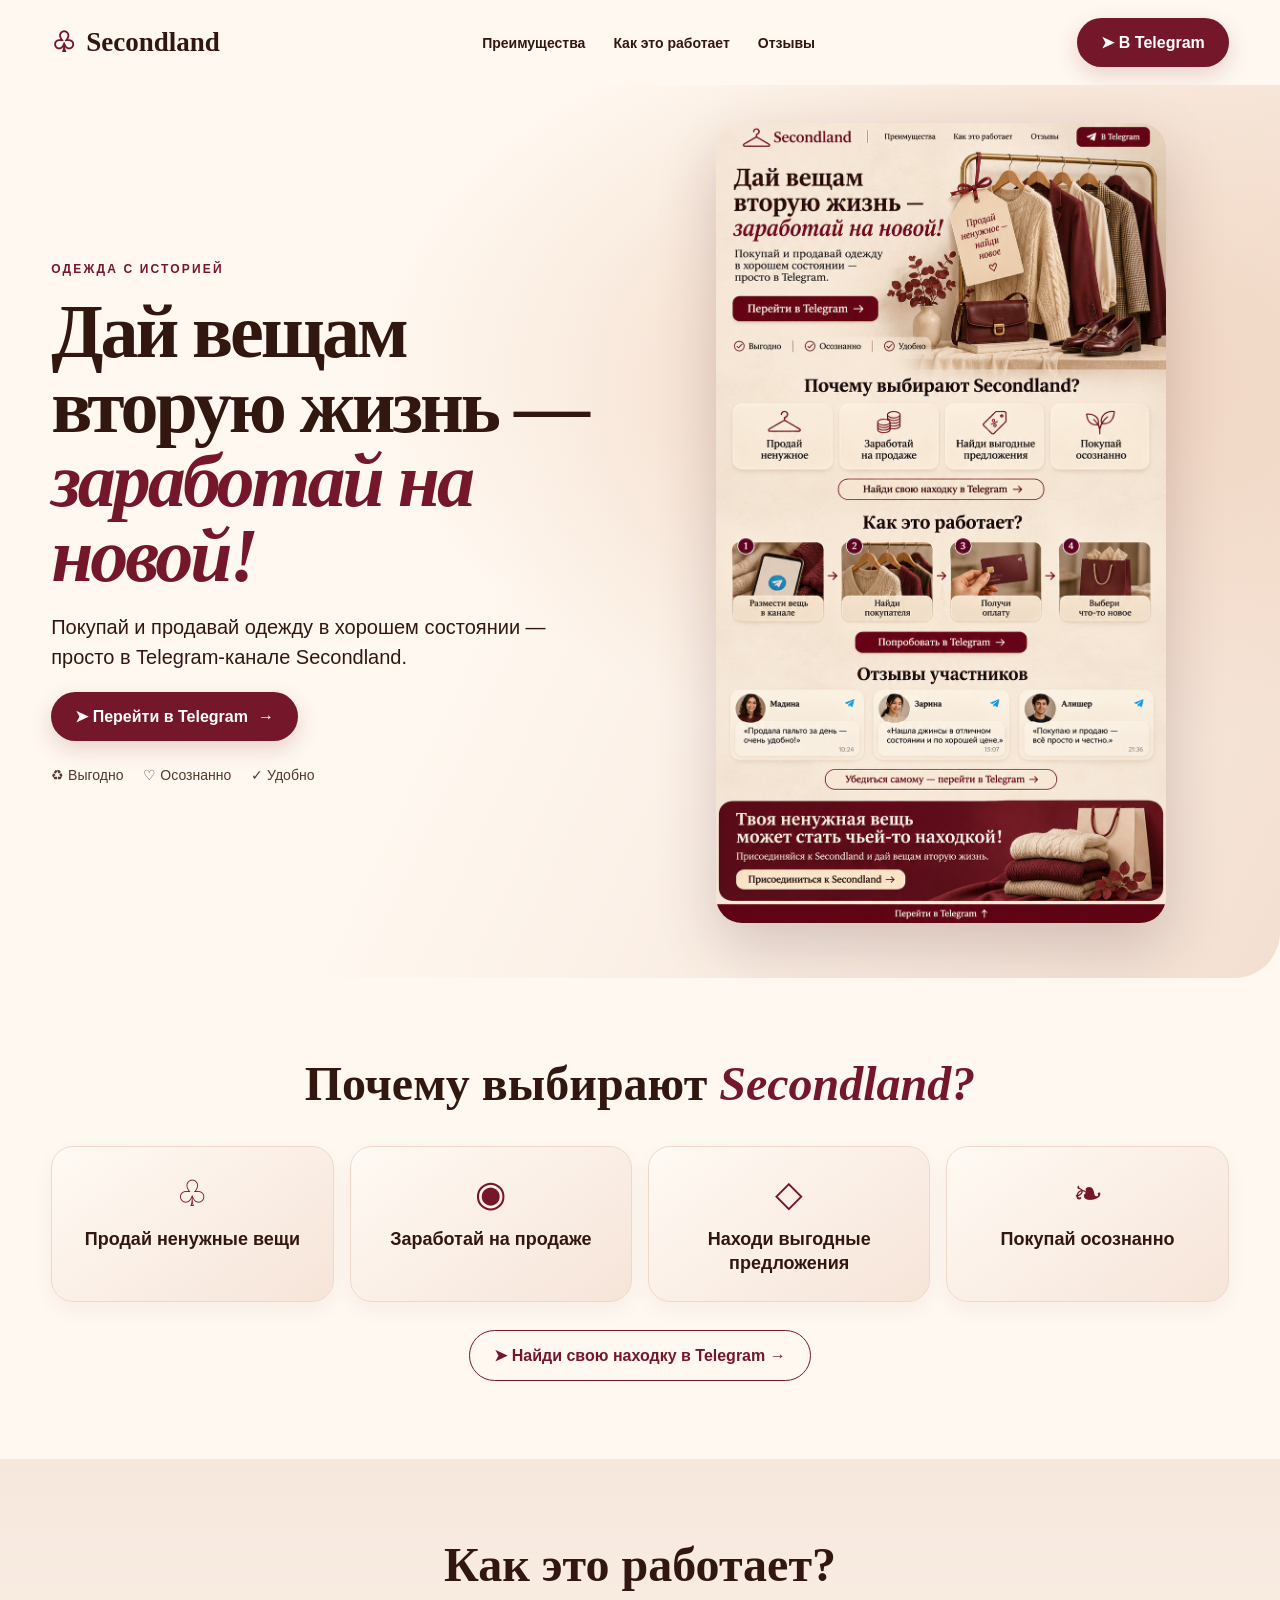
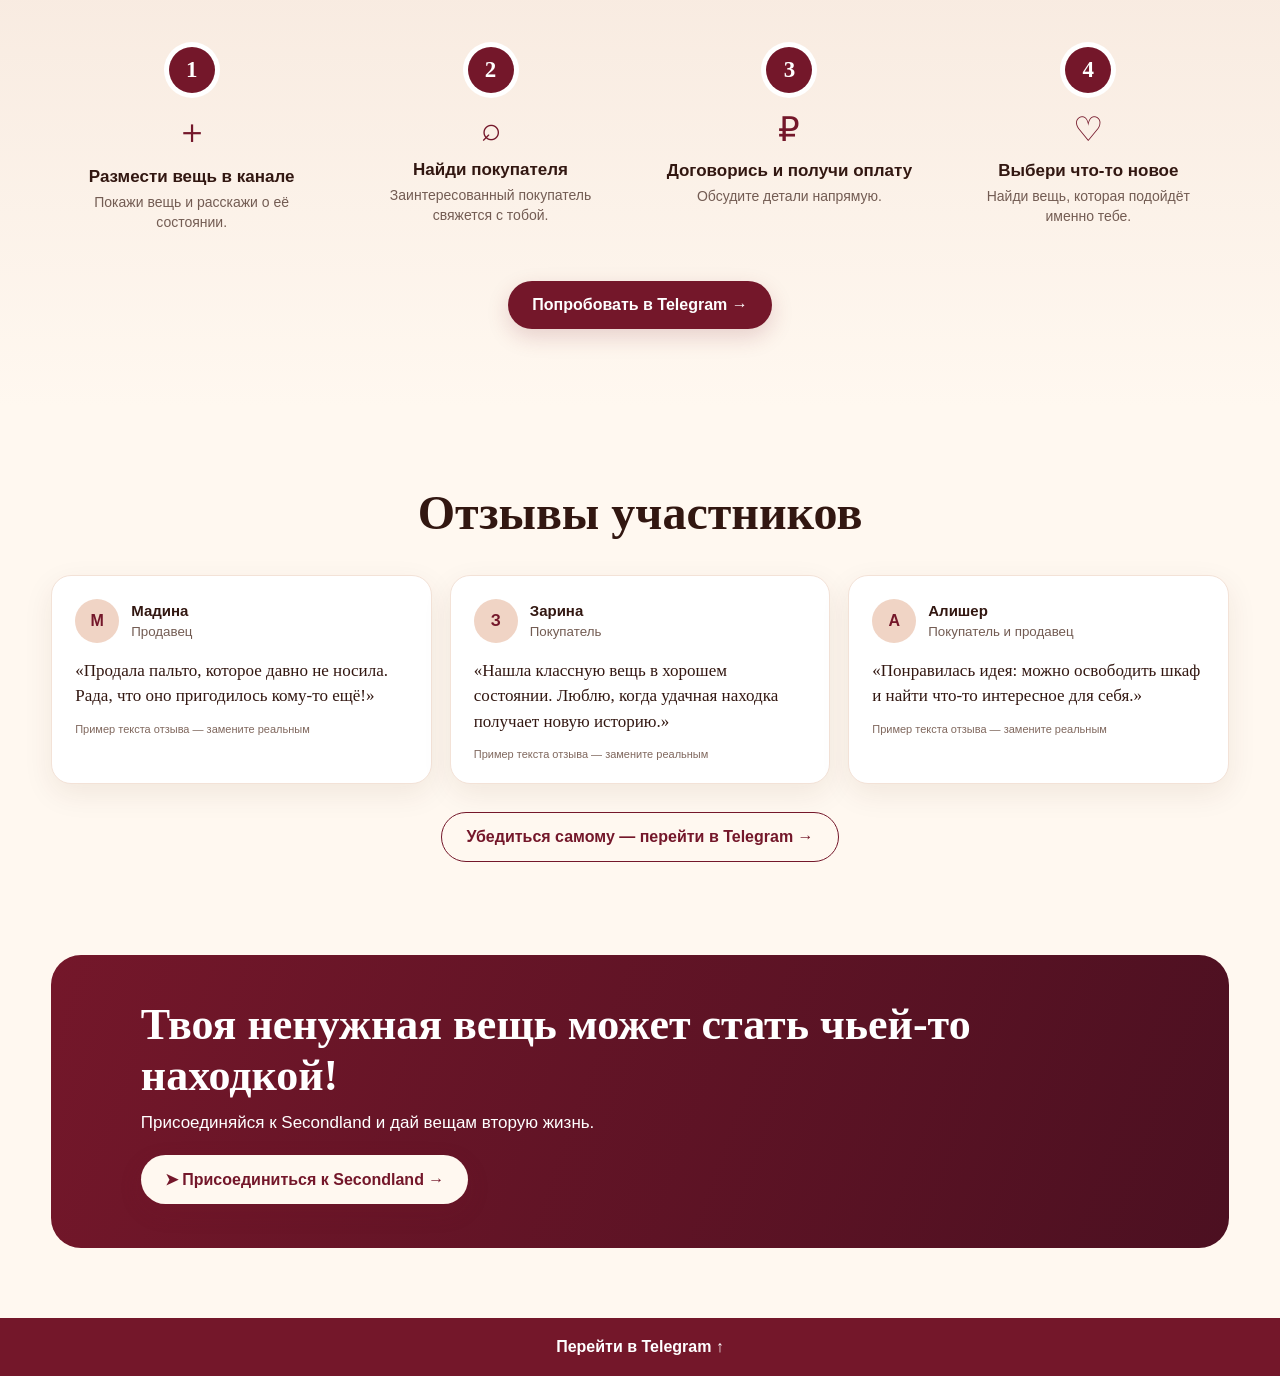
==== commit e152ad58: "Add files via upload" ====
--- a/index.html
+++ b/index.html
@@ -1,20 +1,20 @@
 <!doctype html>
 <html lang="ru">
 <head>
-  <meta charset="utf-8">
-  <meta name="viewport" content="width=device-width, initial-scale=1">
-  <meta name="theme-color" content="#6f1023">
-  <meta name="description" content="Secondland — покупай и продавай одежду в хорошем состоянии в Telegram.">
+  <meta charset="utf-8"><meta name="viewport" content="width=device-width, initial-scale=1">
+  <meta name="theme-color" content="#74172a"><meta name="description" content="Покупай и продавай одежду в хорошем состоянии в Telegram-канале Secondland.">
   <title>Secondland — дай вещам вторую жизнь</title>
   <style>
-    *{box-sizing:border-box}html{scroll-behavior:smooth}body{margin:0;background:#f5e8dc;color:#34130f;font-family:Georgia,'Times New Roman',serif}.wrap{max-width:1050px;margin:auto;padding:18px}img{display:block;width:100%;height:auto;border-radius:12px;box-shadow:0 18px 60px #47132630}.note{text-align:center;color:#5c3631;font:14px/1.6 Arial,sans-serif;margin:16px auto 28px}a{color:#7d1628}@media(max-width:600px){.wrap{padding:8px}img{border-radius:6px}.note{font-size:12px}}
+    :root{--wine:#74172a;--wine2:#4b1020;--cream:#fff8f0;--ink:#321711;--rose:#f2dfd2;--muted:#735c53}*{box-sizing:border-box}html{scroll-behavior:smooth}body{margin:0;background:var(--cream);color:var(--ink);font-family:Arial, sans-serif}a{color:inherit;text-decoration:none}.serif{font-family:Georgia,'Times New Roman',serif}.container{width:min(1180px,92%);margin:auto}.topbar{display:flex;align-items:center;justify-content:space-between;gap:24px;padding:18px 0}.brand{font: bold 27px Georgia,serif;display:flex;gap:10px;align-items:center}.hanger{font-size:28px;color:var(--wine)}nav{display:flex;gap:28px;font-size:14px;font-weight:600}.btn{display:inline-flex;align-items:center;justify-content:center;gap:10px;border-radius:999px;padding:15px 24px;background:var(--wine);color:white;font-weight:700;box-shadow:0 8px 22px #74172a2b;transition:.2s}.btn:hover{background:var(--wine2);transform:translateY(-2px)}.btn.outline{background:transparent;color:var(--wine);border:1.5px solid var(--wine);box-shadow:none}.hero{overflow:hidden;position:relative;background:radial-gradient(ellipse at 80% 32%,#efd2bd 0,transparent 45%),linear-gradient(115deg,#fff8f0 42%,#f3dfd1);border-radius:0 0 46px 46px}.hero-grid{min-height:590px;display:grid;grid-template-columns:1fr 1fr;align-items:center;gap:25px;padding:38px 0 55px}.eyebrow{color:var(--wine);font-size:12px;font-weight:800;letter-spacing:.18em}.hero h1{font: bold clamp(44px,6vw,76px)/.98 Georgia,serif;letter-spacing:-.04em;margin:18px 0}.hero h1 em{color:var(--wine)}.hero p{font-size:20px;line-height:1.5;max-width:510px}.benefits{display:flex;gap:20px;margin-top:26px;color:#52392f;font-size:14px}.hero-art{position:relative;min-height:450px;display:flex;align-items:center;justify-content:center}.hero-art:before{content:"";position:absolute;width:390px;height:390px;border-radius:50%;background:#e7c5b1}.hero-art img{position:relative;z-index:1;width:min(100%,450px);border-radius:26px;box-shadow:0 24px 60px #40132130}.section{padding:78px 0}.section h2{text-align:center;font: bold clamp(32px,4vw,48px) Georgia,serif;margin:0 0 35px}.section h2 em{color:var(--wine)}.cards{display:grid;grid-template-columns:repeat(4,1fr);gap:16px}.card{background:linear-gradient(145deg,#fffaf4,#f6e4d8);border:1px solid #f0d8c9;border-radius:22px;padding:26px 18px;text-align:center;box-shadow:0 8px 22px #4a20110b}.icon{font-size:36px;color:var(--wine);margin-bottom:12px}.card h3{font-size:18px;margin:0;line-height:1.35}.center-cta{text-align:center;margin-top:28px}.how{background:linear-gradient(180deg,#f6e7dc,#fff8f0)}.steps{display:grid;grid-template-columns:repeat(4,1fr);gap:18px}.step{position:relative;text-align:center;padding:20px 14px}.num{margin:auto auto 16px;width:46px;height:46px;border-radius:50%;display:grid;place-items:center;background:var(--wine);color:white;font:bold 23px Georgia,serif;box-shadow:0 0 0 5px #fff}.step .icon{font-size:34px}.step h3{font-size:17px;margin:5px 0}.step p{color:var(--muted);font-size:14px;line-height:1.45;margin:0}.reviews{display:grid;grid-template-columns:repeat(3,1fr);gap:18px}.review{background:white;border-radius:20px;padding:23px;box-shadow:0 10px 30px #4a201114;border:1px solid #f3e2d7}.review-head{display:flex;align-items:center;gap:12px;margin-bottom:15px}.avatar{width:44px;height:44px;border-radius:50%;display:grid;place-items:center;background:#f0d4c5;color:var(--wine);font-weight:800}.review strong{font-size:15px}.review small{display:block;color:var(--muted);margin-top:4px}.review p{font:17px/1.5 Georgia,serif;margin:0}.sample{font:11px Arial,sans-serif;color:#80685e;margin-top:14px}.final{margin:15px auto 70px;padding:44px 7%;border-radius:30px;background:linear-gradient(110deg,#74172a,#4c1021);color:white;display:flex;align-items:center;justify-content:space-between;gap:30px;overflow:hidden}.final h2{font:bold clamp(28px,4vw,44px) Georgia,serif;margin:0 0 12px}.final p{font-size:17px;margin:0 0 22px}.final .btn{background:var(--cream);color:var(--wine)}footer{text-align:center;padding:20px;background:var(--wine);color:white;font-weight:700}.mobile-cta{display:none}@media(max-width:800px){nav{display:none}.hero-grid{grid-template-columns:1fr;padding:45px 0 40px;text-align:center}.hero p{margin:0 auto}.benefits{justify-content:center;flex-wrap:wrap}.hero-art{min-height:340px}.hero-art:before{width:300px;height:300px}.hero-art img{max-width:340px}.cards{grid-template-columns:repeat(2,1fr)}.steps{grid-template-columns:repeat(2,1fr)}.reviews{grid-template-columns:1fr}.final{display:block;text-align:center}.final .btn{margin-top:8px}}@media(max-width:500px){.topbar{padding:14px 0}.brand{font-size:22px}.topbar>.btn{padding:11px 15px;font-size:13px}.hero h1{font-size:47px}.hero p{font-size:17px}.section{padding:55px 0}.cards{gap:10px}.card{padding:20px 10px}.card h3{font-size:15px}.steps{gap:5px}.step{padding:15px 5px}.mobile-cta{display:block;position:sticky;bottom:10px;margin:0 auto 10px;width:max-content;z-index:3}.container{width:91%}}
   </style>
 </head>
 <body>
-  <main class="wrap">
-    <img src="secondland-landing.png" alt="Лендинг Secondland: покупай и продавай одежду в Telegram">
-    <p class="note">Secondland — вещи с историей находят новых владельцев. <a href="https://t.me/+p5Xw3fURT_MxN2My" rel="noopener">Открыть Telegram-канал</a></p>
-  </main>
-</body>
-</html>
-
+  <header class="container topbar"><a class="brand" href="#top"><span class="hanger">♧</span> Secondland</a><nav><a href="#why">Преимущества</a><a href="#how">Как это работает</a><a href="#reviews">Отзывы</a></nav><a class="btn" href="https://t.me/+p5Xw3fURT_MxN2My">➤ В Telegram</a></header>
+  <main id="top">
+    <section class="hero"><div class="container hero-grid"><div><div class="eyebrow">ОДЕЖДА С ИСТОРИЕЙ</div><h1>Дай вещам<br>вторую жизнь —<br><em>заработай на новой!</em></h1><p>Покупай и продавай одежду в хорошем состоянии — просто в Telegram-канале Secondland.</p><a class="btn" href="https://t.me/+p5Xw3fURT_MxN2My">➤ Перейти в Telegram <span>→</span></a><div class="benefits"><span>♻ Выгодно</span><span>♡ Осознанно</span><span>✓ Удобно</span></div></div><div class="hero-art"><img src="secondland-landing.png" alt="Подборка одежды и аксессуаров Secondland"></div></div></section>
+    <section class="section container" id="why"><h2>Почему выбирают <em>Secondland?</em></h2><div class="cards"><article class="card"><div class="icon">♧</div><h3>Продай ненужные вещи</h3></article><article class="card"><div class="icon">◉</div><h3>Заработай на продаже</h3></article><article class="card"><div class="icon">◇</div><h3>Находи выгодные предложения</h3></article><article class="card"><div class="icon">❧</div><h3>Покупай осознанно</h3></article></div><div class="center-cta"><a class="btn outline" href="https://t.me/+p5Xw3fURT_MxN2My">➤ Найди свою находку в Telegram →</a></div></section>
+    <section class="section how" id="how"><div class="container"><h2>Как это работает?</h2><div class="steps"><article class="step"><div class="num">1</div><div class="icon">＋</div><h3>Размести вещь в канале</h3><p>Покажи вещь и расскажи о её состоянии.</p></article><article class="step"><div class="num">2</div><div class="icon">⌕</div><h3>Найди покупателя</h3><p>Заинтересованный покупатель свяжется с тобой.</p></article><article class="step"><div class="num">3</div><div class="icon">₽</div><h3>Договорись и получи оплату</h3><p>Обсудите детали напрямую.</p></article><article class="step"><div class="num">4</div><div class="icon">♡</div><h3>Выбери что-то новое</h3><p>Найди вещь, которая подойдёт именно тебе.</p></article></div><div class="center-cta"><a class="btn" href="https://t.me/+p5Xw3fURT_MxN2My">Попробовать в Telegram →</a></div></div></section>
+    <section class="section container" id="reviews"><h2>Отзывы участников</h2><div class="reviews"><article class="review"><div class="review-head"><div class="avatar">М</div><div><strong>Мадина</strong><small>Продавец</small></div></div><p>«Продала пальто, которое давно не носила. Рада, что оно пригодилось кому-то ещё!»</p><div class="sample">Пример текста отзыва — замените реальным</div></article><article class="review"><div class="review-head"><div class="avatar">З</div><div><strong>Зарина</strong><small>Покупатель</small></div></div><p>«Нашла классную вещь в хорошем состоянии. Люблю, когда удачная находка получает новую историю.»</p><div class="sample">Пример текста отзыва — замените реальным</div></article><article class="review"><div class="review-head"><div class="avatar">А</div><div><strong>Алишер</strong><small>Покупатель и продавец</small></div></div><p>«Понравилась идея: можно освободить шкаф и найти что-то интересное для себя.»</p><div class="sample">Пример текста отзыва — замените реальным</div></article></div><div class="center-cta"><a class="btn outline" href="https://t.me/+p5Xw3fURT_MxN2My">Убедиться самому — перейти в Telegram →</a></div></section>
+    <section class="container final"><div><h2>Твоя ненужная вещь может стать чьей-то находкой!</h2><p>Присоединяйся к Secondland и дай вещам вторую жизнь.</p><a class="btn" href="https://t.me/+p5Xw3fURT_MxN2My">➤ Присоединиться к Secondland →</a></div></section>
+  </main><a class="btn mobile-cta" href="https://t.me/+p5Xw3fURT_MxN2My">➤ Перейти в Telegram</a><footer><a href="https://t.me/+p5Xw3fURT_MxN2My">Перейти в Telegram ↑</a></footer>
+</body></html>
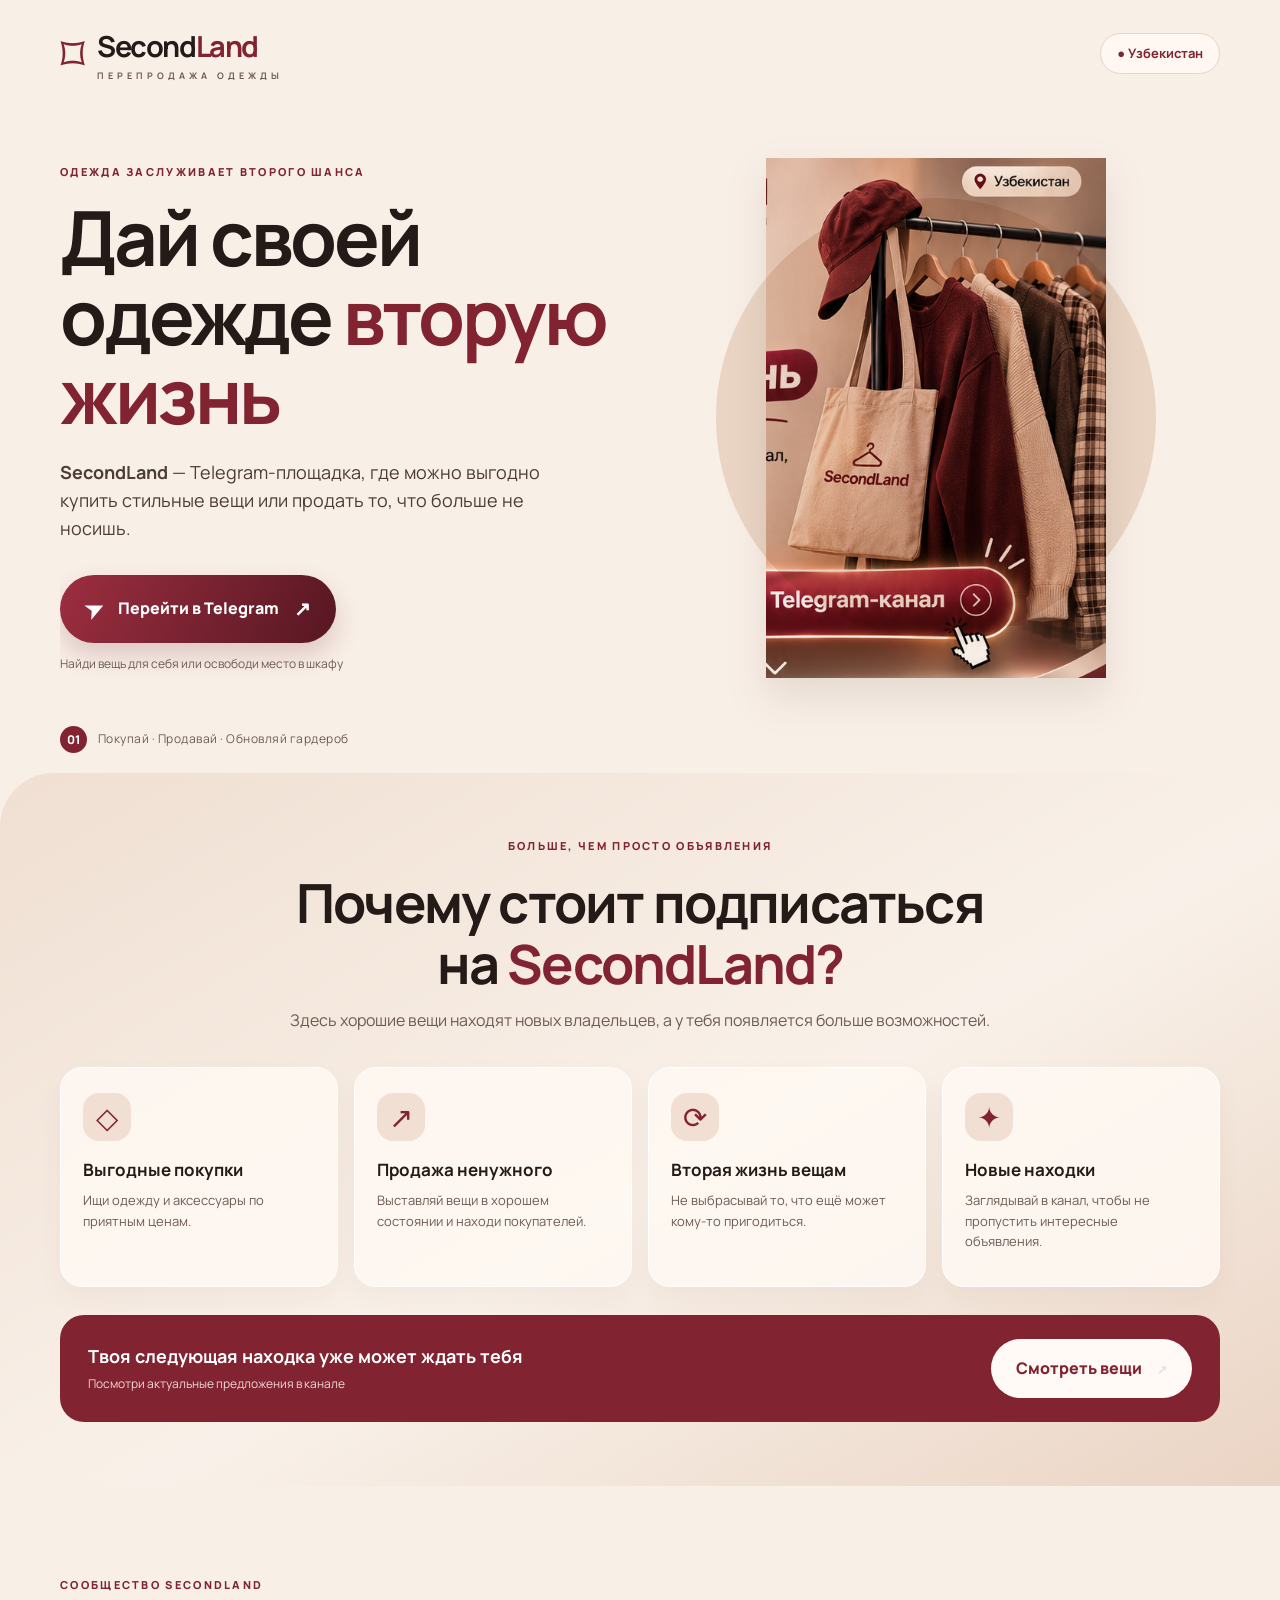
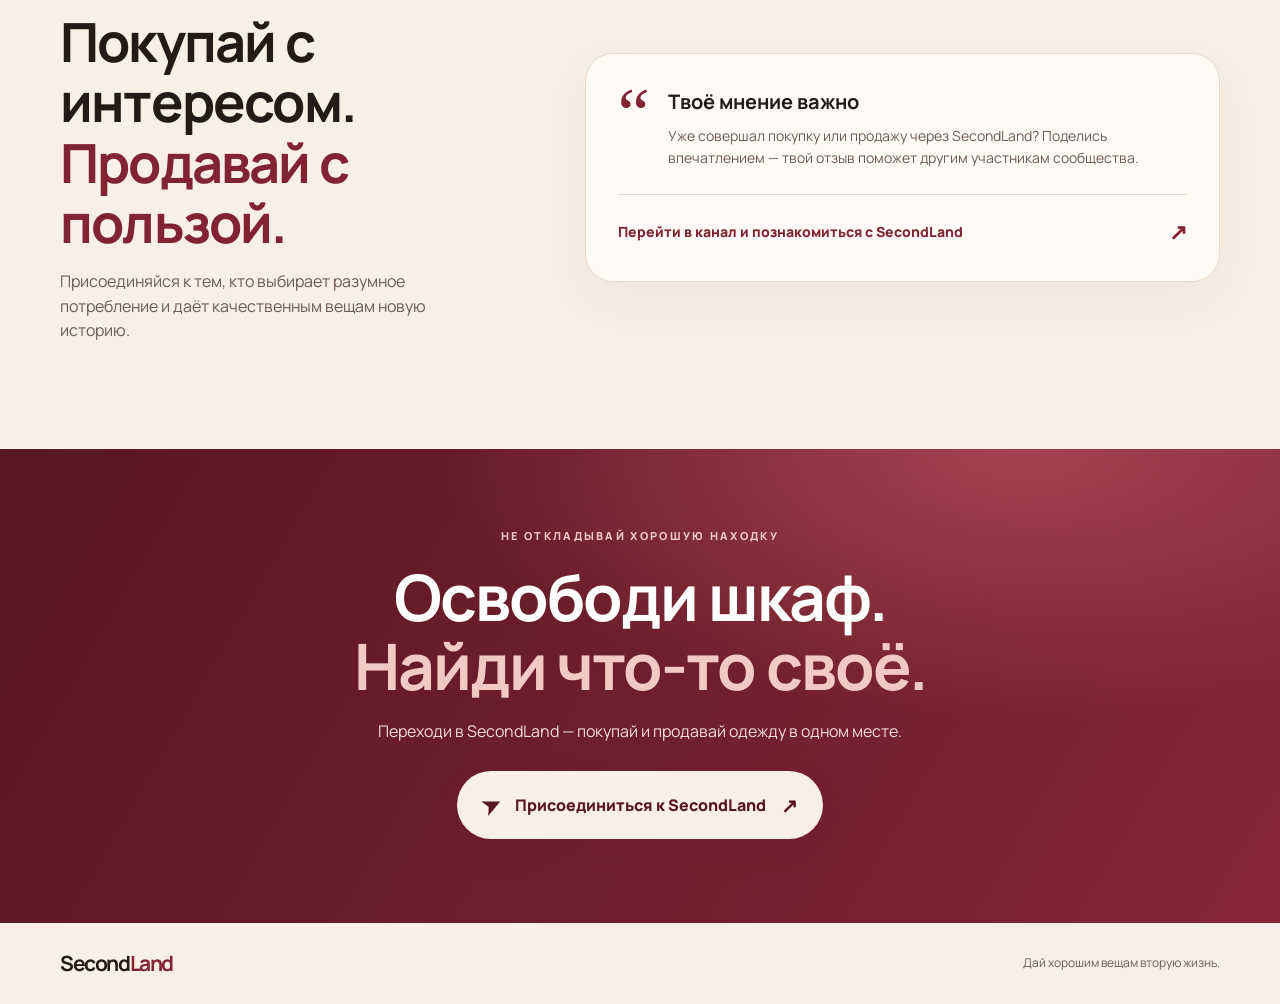
==== commit f4fd3054: "Add files via upload" ====
--- a/index.html
+++ b/index.html
@@ -1,20 +1,71 @@
 <!doctype html>
 <html lang="ru">
 <head>
-  <meta charset="utf-8"><meta name="viewport" content="width=device-width, initial-scale=1">
-  <meta name="theme-color" content="#74172a"><meta name="description" content="Покупай и продавай одежду в хорошем состоянии в Telegram-канале Secondland.">
-  <title>Secondland — дай вещам вторую жизнь</title>
-  <style>
-    :root{--wine:#74172a;--wine2:#4b1020;--cream:#fff8f0;--ink:#321711;--rose:#f2dfd2;--muted:#735c53}*{box-sizing:border-box}html{scroll-behavior:smooth}body{margin:0;background:var(--cream);color:var(--ink);font-family:Arial, sans-serif}a{color:inherit;text-decoration:none}.serif{font-family:Georgia,'Times New Roman',serif}.container{width:min(1180px,92%);margin:auto}.topbar{display:flex;align-items:center;justify-content:space-between;gap:24px;padding:18px 0}.brand{font: bold 27px Georgia,serif;display:flex;gap:10px;align-items:center}.hanger{font-size:28px;color:var(--wine)}nav{display:flex;gap:28px;font-size:14px;font-weight:600}.btn{display:inline-flex;align-items:center;justify-content:center;gap:10px;border-radius:999px;padding:15px 24px;background:var(--wine);color:white;font-weight:700;box-shadow:0 8px 22px #74172a2b;transition:.2s}.btn:hover{background:var(--wine2);transform:translateY(-2px)}.btn.outline{background:transparent;color:var(--wine);border:1.5px solid var(--wine);box-shadow:none}.hero{overflow:hidden;position:relative;background:radial-gradient(ellipse at 80% 32%,#efd2bd 0,transparent 45%),linear-gradient(115deg,#fff8f0 42%,#f3dfd1);border-radius:0 0 46px 46px}.hero-grid{min-height:590px;display:grid;grid-template-columns:1fr 1fr;align-items:center;gap:25px;padding:38px 0 55px}.eyebrow{color:var(--wine);font-size:12px;font-weight:800;letter-spacing:.18em}.hero h1{font: bold clamp(44px,6vw,76px)/.98 Georgia,serif;letter-spacing:-.04em;margin:18px 0}.hero h1 em{color:var(--wine)}.hero p{font-size:20px;line-height:1.5;max-width:510px}.benefits{display:flex;gap:20px;margin-top:26px;color:#52392f;font-size:14px}.hero-art{position:relative;min-height:450px;display:flex;align-items:center;justify-content:center}.hero-art:before{content:"";position:absolute;width:390px;height:390px;border-radius:50%;background:#e7c5b1}.hero-art img{position:relative;z-index:1;width:min(100%,450px);border-radius:26px;box-shadow:0 24px 60px #40132130}.section{padding:78px 0}.section h2{text-align:center;font: bold clamp(32px,4vw,48px) Georgia,serif;margin:0 0 35px}.section h2 em{color:var(--wine)}.cards{display:grid;grid-template-columns:repeat(4,1fr);gap:16px}.card{background:linear-gradient(145deg,#fffaf4,#f6e4d8);border:1px solid #f0d8c9;border-radius:22px;padding:26px 18px;text-align:center;box-shadow:0 8px 22px #4a20110b}.icon{font-size:36px;color:var(--wine);margin-bottom:12px}.card h3{font-size:18px;margin:0;line-height:1.35}.center-cta{text-align:center;margin-top:28px}.how{background:linear-gradient(180deg,#f6e7dc,#fff8f0)}.steps{display:grid;grid-template-columns:repeat(4,1fr);gap:18px}.step{position:relative;text-align:center;padding:20px 14px}.num{margin:auto auto 16px;width:46px;height:46px;border-radius:50%;display:grid;place-items:center;background:var(--wine);color:white;font:bold 23px Georgia,serif;box-shadow:0 0 0 5px #fff}.step .icon{font-size:34px}.step h3{font-size:17px;margin:5px 0}.step p{color:var(--muted);font-size:14px;line-height:1.45;margin:0}.reviews{display:grid;grid-template-columns:repeat(3,1fr);gap:18px}.review{background:white;border-radius:20px;padding:23px;box-shadow:0 10px 30px #4a201114;border:1px solid #f3e2d7}.review-head{display:flex;align-items:center;gap:12px;margin-bottom:15px}.avatar{width:44px;height:44px;border-radius:50%;display:grid;place-items:center;background:#f0d4c5;color:var(--wine);font-weight:800}.review strong{font-size:15px}.review small{display:block;color:var(--muted);margin-top:4px}.review p{font:17px/1.5 Georgia,serif;margin:0}.sample{font:11px Arial,sans-serif;color:#80685e;margin-top:14px}.final{margin:15px auto 70px;padding:44px 7%;border-radius:30px;background:linear-gradient(110deg,#74172a,#4c1021);color:white;display:flex;align-items:center;justify-content:space-between;gap:30px;overflow:hidden}.final h2{font:bold clamp(28px,4vw,44px) Georgia,serif;margin:0 0 12px}.final p{font-size:17px;margin:0 0 22px}.final .btn{background:var(--cream);color:var(--wine)}footer{text-align:center;padding:20px;background:var(--wine);color:white;font-weight:700}.mobile-cta{display:none}@media(max-width:800px){nav{display:none}.hero-grid{grid-template-columns:1fr;padding:45px 0 40px;text-align:center}.hero p{margin:0 auto}.benefits{justify-content:center;flex-wrap:wrap}.hero-art{min-height:340px}.hero-art:before{width:300px;height:300px}.hero-art img{max-width:340px}.cards{grid-template-columns:repeat(2,1fr)}.steps{grid-template-columns:repeat(2,1fr)}.reviews{grid-template-columns:1fr}.final{display:block;text-align:center}.final .btn{margin-top:8px}}@media(max-width:500px){.topbar{padding:14px 0}.brand{font-size:22px}.topbar>.btn{padding:11px 15px;font-size:13px}.hero h1{font-size:47px}.hero p{font-size:17px}.section{padding:55px 0}.cards{gap:10px}.card{padding:20px 10px}.card h3{font-size:15px}.steps{gap:5px}.step{padding:15px 5px}.mobile-cta{display:block;position:sticky;bottom:10px;margin:0 auto 10px;width:max-content;z-index:3}.container{width:91%}}
-  </style>
+  <meta charset="utf-8">
+  <meta name="viewport" content="width=device-width, initial-scale=1">
+  <meta name="theme-color" content="#7d1f2b">
+  <meta name="description" content="SecondLand — покупай стильную одежду по приятным ценам и продавай вещи, которые больше не носишь.">
+  <title>SecondLand — дай одежде вторую жизнь</title>
+  <link rel="preconnect" href="https://fonts.googleapis.com">
+  <link rel="preconnect" href="https://fonts.gstatic.com" crossorigin>
+  <link href="https://fonts.googleapis.com/css2?family=Manrope:wght@400;500;600;700;800&display=swap" rel="stylesheet">
+  <link rel="stylesheet" href="styles.css">
 </head>
 <body>
-  <header class="container topbar"><a class="brand" href="#top"><span class="hanger">♧</span> Secondland</a><nav><a href="#why">Преимущества</a><a href="#how">Как это работает</a><a href="#reviews">Отзывы</a></nav><a class="btn" href="https://t.me/+p5Xw3fURT_MxN2My">➤ В Telegram</a></header>
+  <header class="site-header wrap">
+    <a class="brand" href="#top" aria-label="SecondLand — главная">
+      <span class="brand-mark" aria-hidden="true">⌑</span>
+      <span><strong>Second<span>Land</span></strong><small>ПЕРЕПРОДАЖА ОДЕЖДЫ</small></span>
+    </a>
+    <span class="location">● Узбекистан</span>
+  </header>
+
   <main id="top">
-    <section class="hero"><div class="container hero-grid"><div><div class="eyebrow">ОДЕЖДА С ИСТОРИЕЙ</div><h1>Дай вещам<br>вторую жизнь —<br><em>заработай на новой!</em></h1><p>Покупай и продавай одежду в хорошем состоянии — просто в Telegram-канале Secondland.</p><a class="btn" href="https://t.me/+p5Xw3fURT_MxN2My">➤ Перейти в Telegram <span>→</span></a><div class="benefits"><span>♻ Выгодно</span><span>♡ Осознанно</span><span>✓ Удобно</span></div></div><div class="hero-art"><img src="secondland-landing.png" alt="Подборка одежды и аксессуаров Secondland"></div></div></section>
-    <section class="section container" id="why"><h2>Почему выбирают <em>Secondland?</em></h2><div class="cards"><article class="card"><div class="icon">♧</div><h3>Продай ненужные вещи</h3></article><article class="card"><div class="icon">◉</div><h3>Заработай на продаже</h3></article><article class="card"><div class="icon">◇</div><h3>Находи выгодные предложения</h3></article><article class="card"><div class="icon">❧</div><h3>Покупай осознанно</h3></article></div><div class="center-cta"><a class="btn outline" href="https://t.me/+p5Xw3fURT_MxN2My">➤ Найди свою находку в Telegram →</a></div></section>
-    <section class="section how" id="how"><div class="container"><h2>Как это работает?</h2><div class="steps"><article class="step"><div class="num">1</div><div class="icon">＋</div><h3>Размести вещь в канале</h3><p>Покажи вещь и расскажи о её состоянии.</p></article><article class="step"><div class="num">2</div><div class="icon">⌕</div><h3>Найди покупателя</h3><p>Заинтересованный покупатель свяжется с тобой.</p></article><article class="step"><div class="num">3</div><div class="icon">₽</div><h3>Договорись и получи оплату</h3><p>Обсудите детали напрямую.</p></article><article class="step"><div class="num">4</div><div class="icon">♡</div><h3>Выбери что-то новое</h3><p>Найди вещь, которая подойдёт именно тебе.</p></article></div><div class="center-cta"><a class="btn" href="https://t.me/+p5Xw3fURT_MxN2My">Попробовать в Telegram →</a></div></div></section>
-    <section class="section container" id="reviews"><h2>Отзывы участников</h2><div class="reviews"><article class="review"><div class="review-head"><div class="avatar">М</div><div><strong>Мадина</strong><small>Продавец</small></div></div><p>«Продала пальто, которое давно не носила. Рада, что оно пригодилось кому-то ещё!»</p><div class="sample">Пример текста отзыва — замените реальным</div></article><article class="review"><div class="review-head"><div class="avatar">З</div><div><strong>Зарина</strong><small>Покупатель</small></div></div><p>«Нашла классную вещь в хорошем состоянии. Люблю, когда удачная находка получает новую историю.»</p><div class="sample">Пример текста отзыва — замените реальным</div></article><article class="review"><div class="review-head"><div class="avatar">А</div><div><strong>Алишер</strong><small>Покупатель и продавец</small></div></div><p>«Понравилась идея: можно освободить шкаф и найти что-то интересное для себя.»</p><div class="sample">Пример текста отзыва — замените реальным</div></article></div><div class="center-cta"><a class="btn outline" href="https://t.me/+p5Xw3fURT_MxN2My">Убедиться самому — перейти в Telegram →</a></div></section>
-    <section class="container final"><div><h2>Твоя ненужная вещь может стать чьей-то находкой!</h2><p>Присоединяйся к Secondland и дай вещам вторую жизнь.</p><a class="btn" href="https://t.me/+p5Xw3fURT_MxN2My">➤ Присоединиться к Secondland →</a></div></section>
-  </main><a class="btn mobile-cta" href="https://t.me/+p5Xw3fURT_MxN2My">➤ Перейти в Telegram</a><footer><a href="https://t.me/+p5Xw3fURT_MxN2My">Перейти в Telegram ↑</a></footer>
-</body></html>
+    <section class="hero section wrap">
+      <div class="hero-copy">
+        <p class="eyebrow">Одежда заслуживает второго шанса</p>
+        <h1>Дай своей одежде <em>вторую жизнь</em></h1>
+        <p class="lead"><b>SecondLand</b> — Telegram-площадка, где можно выгодно купить стильные вещи или продать то, что больше не носишь.</p>
+        <div class="hero-actions">
+          <a class="cta" data-telegram href="https://t.me/+p5Xw3fURT_MxN2My" target="_blank" rel="noopener"><span class="telegram-icon">➤</span> Перейти в Telegram <span class="arrow">↗</span></a>
+          <span class="microcopy">Найди вещь для себя или освободи место в шкафу</span>
+        </div>
+      </div>
+      <div class="hero-visual"><img src="assets/hero-clothes.png" alt="Подборка одежды на вешалках в бордовых и нейтральных оттенках"></div>
+      <div class="hero-note"><span>01</span> Покупай · Продавай · Обновляй гардероб</div>
+    </section>
+
+    <section class="benefits section">
+      <div class="wrap">
+        <div class="section-heading">
+          <p class="eyebrow">Больше, чем просто объявления</p>
+          <h2>Почему стоит подписаться на <em>SecondLand?</em></h2>
+          <p>Здесь хорошие вещи находят новых владельцев, а у тебя появляется больше возможностей.</p>
+        </div>
+        <div class="benefit-grid">
+          <article class="benefit-card"><span class="card-icon">◇</span><h3>Выгодные покупки</h3><p>Ищи одежду и аксессуары по приятным ценам.</p></article>
+          <article class="benefit-card"><span class="card-icon">↗</span><h3>Продажа ненужного</h3><p>Выставляй вещи в хорошем состоянии и находи покупателей.</p></article>
+          <article class="benefit-card"><span class="card-icon">⟳</span><h3>Вторая жизнь вещам</h3><p>Не выбрасывай то, что ещё может кому-то пригодиться.</p></article>
+          <article class="benefit-card"><span class="card-icon">✦</span><h3>Новые находки</h3><p>Заглядывай в канал, чтобы не пропустить интересные объявления.</p></article>
+        </div>
+        <div class="mid-cta"><div><strong>Твоя следующая находка уже может ждать тебя</strong><span>Посмотри актуальные предложения в канале</span></div><a class="cta cta-light" data-telegram href="https://t.me/+p5Xw3fURT_MxN2My" target="_blank" rel="noopener">Смотреть вещи <span class="arrow">↗</span></a></div>
+      </div>
+    </section>
+
+    <section class="trust section wrap">
+      <div class="trust-heading"><p class="eyebrow">Сообщество SecondLand</p><h2>Покупай с интересом.<br><em>Продавай с пользой.</em></h2><p>Присоединяйся к тем, кто выбирает разумное потребление и даёт качественным вещам новую историю.</p></div>
+      <div class="review-area">
+        <div class="review-intro"><span class="quote-mark">“</span><div><h3>Твоё мнение важно</h3><p>Уже совершал покупку или продажу через SecondLand? Поделись впечатлением — твой отзыв поможет другим участникам сообщества.</p></div></div>
+        <a class="review-link" data-telegram href="https://t.me/+p5Xw3fURT_MxN2My" target="_blank" rel="noopener">Перейти в канал и познакомиться с SecondLand <span>↗</span></a>
+      </div>
+    </section>
+
+    <section class="final-cta">
+      <div class="wrap final-inner"><p class="eyebrow">Не откладывай хорошую находку</p><h2>Освободи шкаф.<br><em>Найди что-то своё.</em></h2><p>Переходи в SecondLand — покупай и продавай одежду в одном месте.</p><a class="cta" data-telegram href="https://t.me/+p5Xw3fURT_MxN2My" target="_blank" rel="noopener"><span class="telegram-icon">➤</span> Присоединиться к SecondLand <span class="arrow">↗</span></a></div>
+    </section>
+  </main>
+
+  <footer class="site-footer wrap"><a class="brand brand-small" href="#top"><strong>Second<span>Land</span></strong></a><span>Дай хорошим вещам вторую жизнь.</span></footer>
+  <script src="script.js"></script>
+</body>
+</html>
--- a/styles.css
+++ b/styles.css
@@ -0,0 +1,3 @@
+:root{--wine:#812331;--wine-dark:#561722;--cream:#f8efe7;--sand:#ead8c9;--ink:#241b18;--muted:#6e5b53;--white:#fffaf6}*{box-sizing:border-box}html{scroll-behavior:smooth}body{margin:0;background:var(--cream);color:var(--ink);font-family:Manrope,Arial,sans-serif;line-height:1.55}.wrap{width:min(1160px,calc(100% - 48px));margin-inline:auto}.site-header{display:flex;align-items:center;justify-content:space-between;padding:24px 0}.brand{display:flex;align-items:center;gap:12px;color:var(--ink);text-decoration:none}.brand-mark{font-size:48px;line-height:.8;color:var(--wine);transform:rotate(180deg)}.brand strong{font-size:29px;letter-spacing:-1.4px}.brand strong span{color:var(--wine)}.brand small{display:block;font-size:9px;letter-spacing:4px;font-weight:700;color:var(--muted)}.location{border:1px solid #e7d4c6;background:#fff8f2;border-radius:99px;padding:9px 16px;font-size:13px;color:var(--wine);font-weight:700}.section{padding-block:64px}.hero{min-height:610px;display:grid;grid-template-columns:1.02fr .98fr;align-items:center;position:relative;overflow:hidden;padding-top:32px;padding-bottom:76px}.hero-copy{position:relative;z-index:2;padding:24px 0}.eyebrow{text-transform:uppercase;letter-spacing:2.3px;color:var(--wine);font-size:11px;font-weight:800;margin:0 0 18px}.hero h1{font-size:clamp(42px,6vw,76px);line-height:1.04;letter-spacing:-3px;margin:0 0 24px;max-width:650px}.hero h1 em,h2 em{font-style:normal;color:var(--wine)}.lead{font-size:18px;max-width:520px;color:#4e3d36}.hero-visual{height:520px;position:relative;display:flex;align-items:center;justify-content:center}.hero-visual:before{content:"";position:absolute;width:440px;height:440px;border-radius:50%;background:#ead5c4}.hero-visual img{position:relative;width:100%;height:100%;object-fit:contain;mix-blend-mode:multiply;filter:drop-shadow(0 18px 20px #4c25151c)}.hero-actions{margin-top:32px;display:flex;flex-direction:column;align-items:flex-start;gap:12px}.cta{display:inline-flex;align-items:center;justify-content:center;gap:15px;background:linear-gradient(115deg,#9c2e40,var(--wine-dark));color:white;text-decoration:none;border-radius:999px;padding:17px 25px;font-weight:800;font-size:16px;box-shadow:0 12px 26px #6e1d2d30;transition:transform .2s,box-shadow .2s}.cta:hover{transform:translateY(-3px);box-shadow:0 16px 30px #6e1d2d40}.telegram-icon{font-size:22px;transform:rotate(-25deg)}.arrow{font-size:20px}.microcopy{font-size:12px;color:var(--muted)}.hero-note{position:absolute;bottom:20px;left:0;color:var(--muted);font-size:12px;letter-spacing:.5px}.hero-note span{display:inline-grid;place-items:center;background:var(--wine);color:white;border-radius:50%;width:27px;height:27px;margin-right:8px;font-weight:800}.benefits{background:linear-gradient(150deg,#f0dfd2,#f9f1e9 55%,#ead4c4);border-radius:54px 54px 0 0;position:relative}.section-heading{text-align:center;max-width:700px;margin:0 auto 34px}.section-heading h2,.trust h2{font-size:clamp(32px,4.5vw,54px);line-height:1.12;letter-spacing:-1.8px;margin:0 0 15px}.section-heading>p:last-child{color:var(--muted);margin:0}.benefit-grid{display:grid;grid-template-columns:repeat(4,1fr);gap:16px}.benefit-card{background:#fffaf4d9;border:1px solid #fff;border-radius:22px;padding:25px 22px;min-height:220px;box-shadow:0 12px 28px #5c30200b}.card-icon{display:grid;place-items:center;width:48px;height:48px;border-radius:16px;background:#f1dfd3;color:var(--wine);font-size:29px;margin-bottom:18px}.benefit-card h3{font-size:17px;line-height:1.25;margin:0 0 10px}.benefit-card p{font-size:13px;color:var(--muted);margin:0}.mid-cta{margin-top:28px;background:var(--wine);color:white;border-radius:24px;padding:24px 28px;display:flex;align-items:center;justify-content:space-between;gap:20px}.mid-cta strong,.mid-cta span{display:block}.mid-cta strong{font-size:18px}.mid-cta span{font-size:12px;color:#f0d9d8;margin-top:4px}.cta-light{background:var(--white);color:var(--wine);box-shadow:none;white-space:nowrap}.trust{display:grid;grid-template-columns:.85fr 1.15fr;gap:55px;align-items:center;padding-block:90px}.trust-heading>p:last-child{color:var(--muted);max-width:420px}.review-area{background:#fffaf5;border:1px solid #ead8ca;border-radius:28px;padding:32px;box-shadow:0 18px 45px #5a2a1b0c}.review-intro{display:flex;gap:18px;align-items:flex-start}.quote-mark{font-family:Georgia,serif;font-size:72px;line-height:.8;color:var(--wine)}.review-intro h3{margin:0 0 8px;font-size:20px}.review-intro p{margin:0;color:var(--muted);font-size:14px}.review-link{display:flex;justify-content:space-between;align-items:center;gap:15px;margin-top:26px;padding-top:20px;border-top:1px solid #ead8ca;color:var(--wine);text-decoration:none;font-weight:800;font-size:14px}.review-link span{font-size:22px}.final-cta{background:radial-gradient(ellipse at 80% 0%,#a44350 0,transparent 40%),linear-gradient(120deg,#571722,#852635);color:white;text-align:center;padding:78px 0 84px}.final-inner{max-width:760px}.final-cta .eyebrow{color:#f3c9c4}.final-cta h2{font-size:clamp(38px,5.5vw,64px);line-height:1.08;letter-spacing:-2px;margin:0 0 18px}.final-cta h2 em{color:#f3c9c4}.final-cta p:not(.eyebrow){color:#f2dcda;margin:0 auto 28px;max-width:560px}.final-cta .cta{background:var(--cream);color:var(--wine-dark)}.site-footer{display:flex;align-items:center;justify-content:space-between;padding:24px 0;color:var(--muted);font-size:12px}.brand-small strong{font-size:21px}.brand-small{display:block}
+@media(max-width:800px){.wrap{width:min(100% - 34px,620px)}.site-header{padding:18px 0}.brand strong{font-size:24px}.brand-mark{font-size:38px}.location{font-size:11px;padding:7px 11px}.hero{grid-template-columns:1fr;padding-top:25px;min-height:auto}.hero-copy{padding:10px 0 0}.hero h1{font-size:clamp(43px,11vw,66px);letter-spacing:-2px}.lead{font-size:16px;max-width:600px}.hero-visual{height:360px;margin-top:5px}.hero-visual:before{width:300px;height:300px}.hero-note{bottom:12px}.section{padding-block:48px}.benefits{border-radius:34px 34px 0 0}.benefit-grid{grid-template-columns:repeat(2,1fr);gap:12px}.benefit-card{min-height:190px;padding:20px 17px}.mid-cta{align-items:flex-start;flex-direction:column;padding:22px}.cta-light{white-space:normal}.trust{grid-template-columns:1fr;gap:26px;padding-block:60px}.review-area{padding:24px}.final-cta{padding:62px 0}.site-footer{gap:12px;flex-wrap:wrap}}
+@media(max-width:420px){.benefit-grid{grid-template-columns:1fr}.benefit-card{min-height:auto}.hero-visual{height:300px}.cta{width:100%;font-size:14px;padding:15px 17px}.hero-actions{width:100%}.review-link{font-size:12px}}
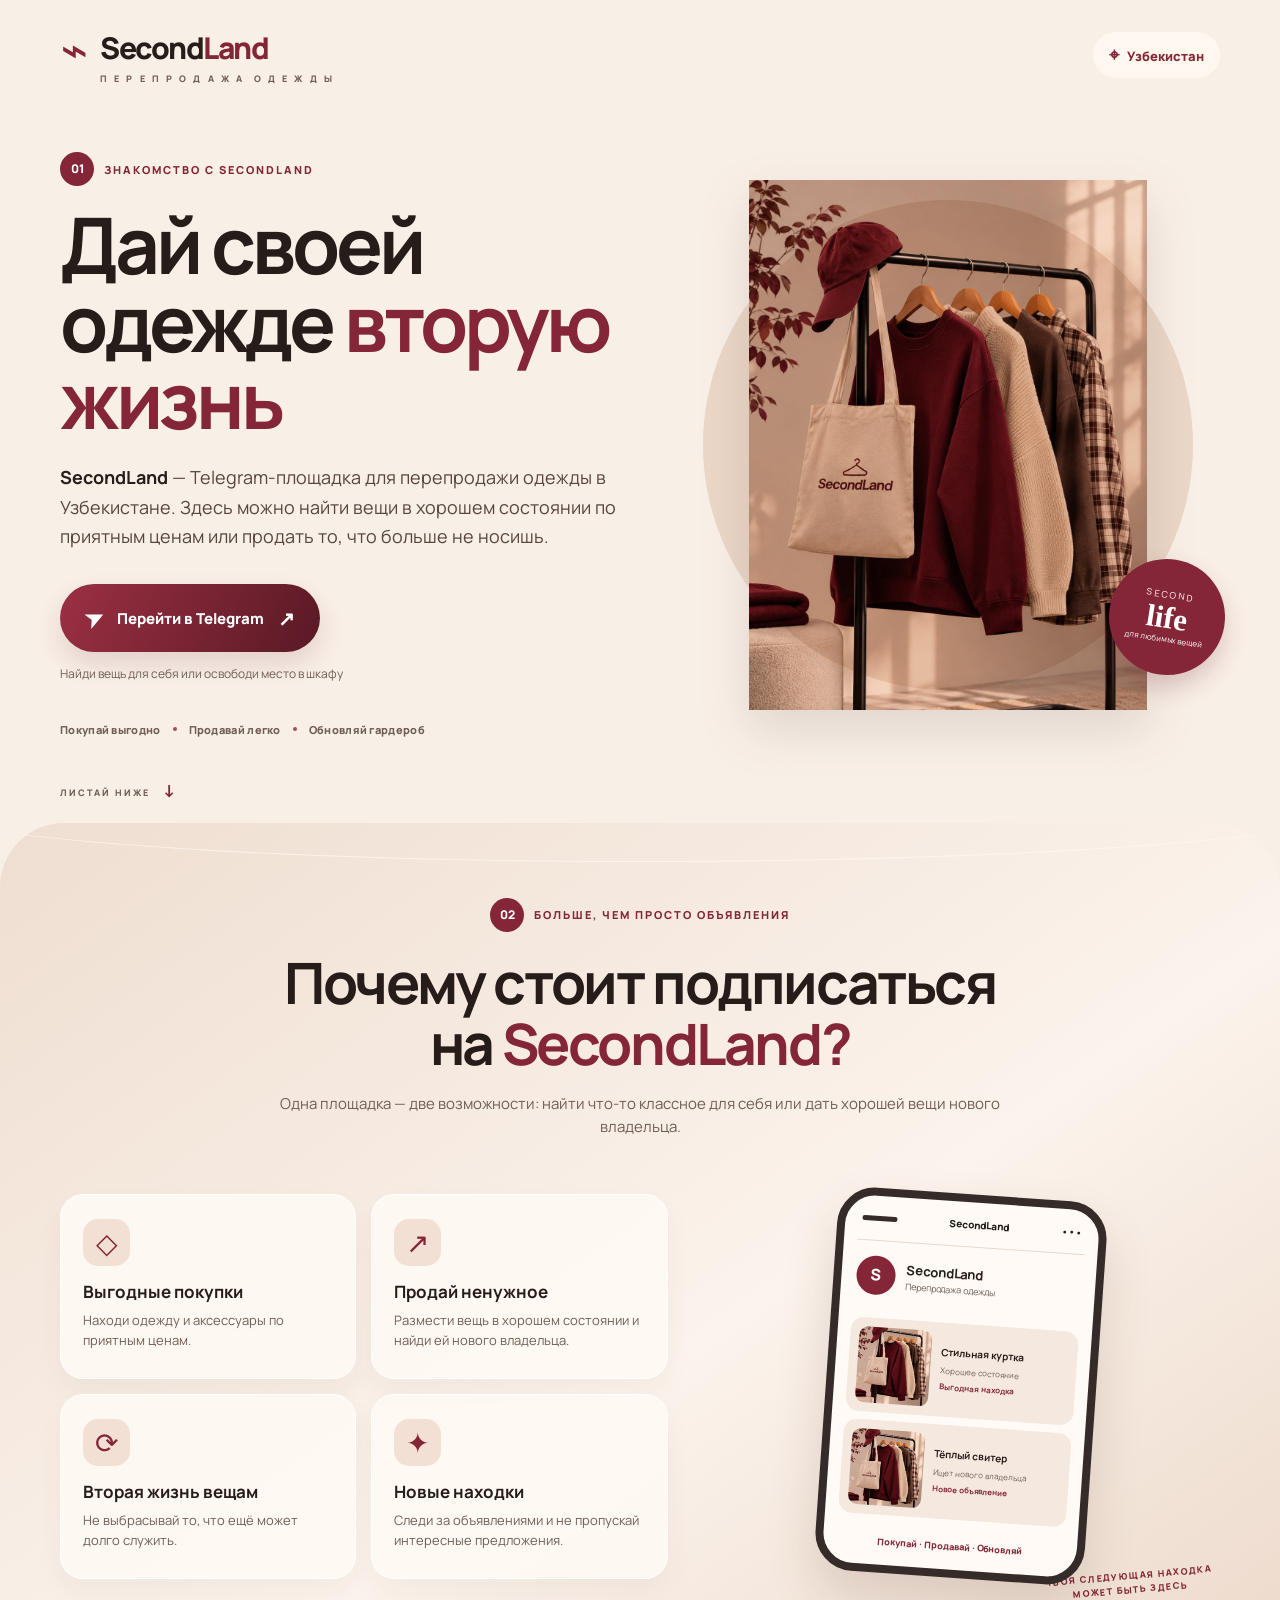
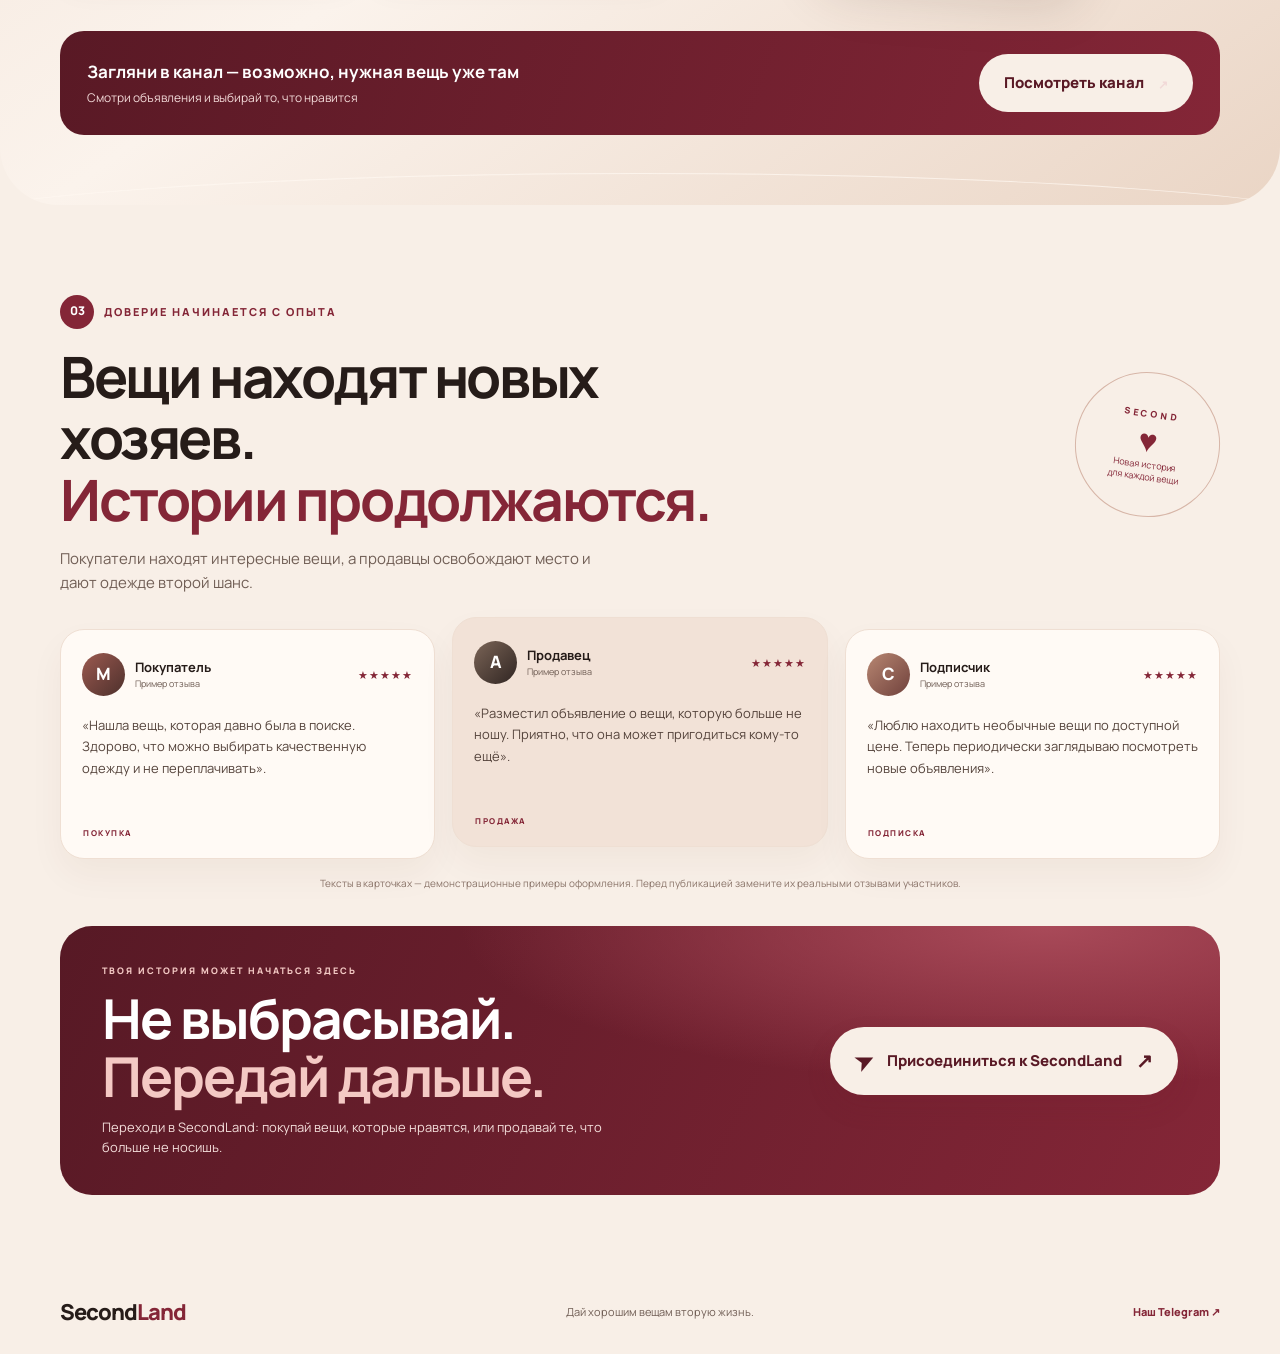
==== commit cbd6ce64: "Add files via upload" ====
--- a/index.html
+++ b/index.html
@@ -3,8 +3,8 @@
 <head>
   <meta charset="utf-8">
   <meta name="viewport" content="width=device-width, initial-scale=1">
-  <meta name="theme-color" content="#7d1f2b">
-  <meta name="description" content="SecondLand — покупай стильную одежду по приятным ценам и продавай вещи, которые больше не носишь.">
+  <meta name="theme-color" content="#7d2635">
+  <meta name="description" content="SecondLand — место, где можно купить качественную одежду по приятной цене или продать вещи, которые больше не носишь.">
   <title>SecondLand — дай одежде вторую жизнь</title>
   <link rel="preconnect" href="https://fonts.googleapis.com">
   <link rel="preconnect" href="https://fonts.gstatic.com" crossorigin>
@@ -12,60 +12,84 @@
   <link rel="stylesheet" href="styles.css">
 </head>
 <body>
-  <header class="site-header wrap">
-    <a class="brand" href="#top" aria-label="SecondLand — главная">
-      <span class="brand-mark" aria-hidden="true">⌑</span>
-      <span><strong>Second<span>Land</span></strong><small>ПЕРЕПРОДАЖА ОДЕЖДЫ</small></span>
-    </a>
-    <span class="location">● Узбекистан</span>
-  </header>
+<header class="header wrap" id="top">
+  <a class="brand" href="#top" aria-label="SecondLand — главная">
+    <span class="hanger" aria-hidden="true">⌁</span>
+    <span class="brand-name">Second<span>Land</span><small>П Е Р Е П Р О Д А Ж А&nbsp; О Д Е Ж Д Ы</small></span>
+  </a>
+  <span class="location"><span>⌖</span> Узбекистан</span>
+</header>
+<main>
+  <!-- 01. Знакомство -->
+  <section class="hero wrap section" aria-labelledby="hero-title">
+    <div class="hero-copy">
+      <p class="eyebrow"><span class="eyebrow-number">01</span> Знакомство с SecondLand</p>
+      <h1 id="hero-title">Дай своей одежде <em>вторую жизнь</em></h1>
+      <p class="hero-description"><strong>SecondLand</strong> — Telegram-площадка для перепродажи одежды в Узбекистане. Здесь можно найти вещи в хорошем состоянии по приятным ценам или продать то, что больше не носишь.</p>
+      <div class="hero-actions">
+        <a class="button button-primary" data-telegram href="https://t.me/+p5Xw3fURT_MxN2My"><span class="telegram">➤</span> Перейти в Telegram <span class="button-arrow">↗</span></a>
+        <span class="microcopy">Найди вещь для себя или освободи место в шкафу</span>
+      </div>
+      <div class="hero-tags"><span>Покупай выгодно</span><i></i><span>Продавай легко</span><i></i><span>Обновляй гардероб</span></div>
+    </div>
+    <div class="hero-photo-wrap">
+      <div class="photo-glow"></div>
+      <img class="hero-photo" src="assets/hero-clothes.png" alt="Одежда в бордовых, кремовых и коричневых оттенках на вешалках">
+      <div class="photo-sticker"><span>SECOND</span><strong>life</strong><small>для любимых вещей</small></div>
+    </div>
+    <div class="scroll-cue" aria-hidden="true">ЛИСТАЙ НИЖЕ <span>↓</span></div>
+  </section>
 
-  <main id="top">
-    <section class="hero section wrap">
-      <div class="hero-copy">
-        <p class="eyebrow">Одежда заслуживает второго шанса</p>
-        <h1>Дай своей одежде <em>вторую жизнь</em></h1>
-        <p class="lead"><b>SecondLand</b> — Telegram-площадка, где можно выгодно купить стильные вещи или продать то, что больше не носишь.</p>
-        <div class="hero-actions">
-          <a class="cta" data-telegram href="https://t.me/+p5Xw3fURT_MxN2My" target="_blank" rel="noopener"><span class="telegram-icon">➤</span> Перейти в Telegram <span class="arrow">↗</span></a>
-          <span class="microcopy">Найди вещь для себя или освободи место в шкафу</span>
+  <!-- 02. Причины подписаться -->
+  <section class="benefits section" aria-labelledby="benefits-title">
+    <div class="wrap">
+      <div class="section-head">
+        <p class="eyebrow"><span class="eyebrow-number">02</span> Больше, чем просто объявления</p>
+        <h2 id="benefits-title">Почему стоит подписаться на <em>SecondLand?</em></h2>
+        <p>Одна площадка — две возможности: найти что-то классное для себя или дать хорошей вещи нового владельца.</p>
+      </div>
+      <div class="benefit-layout">
+        <div class="benefit-grid">
+          <article class="benefit-card"><span class="benefit-icon">◇</span><h3>Выгодные покупки</h3><p>Находи одежду и аксессуары по приятным ценам.</p></article>
+          <article class="benefit-card"><span class="benefit-icon">↗</span><h3>Продай ненужное</h3><p>Размести вещь в хорошем состоянии и найди ей нового владельца.</p></article>
+          <article class="benefit-card"><span class="benefit-icon">⟳</span><h3>Вторая жизнь вещам</h3><p>Не выбрасывай то, что ещё может долго служить.</p></article>
+          <article class="benefit-card"><span class="benefit-icon">✦</span><h3>Новые находки</h3><p>Следи за объявлениями и не пропускай интересные предложения.</p></article>
         </div>
+        <aside class="channel-preview" aria-label="Пример объявлений SecondLand">
+          <div class="phone-frame">
+            <div class="phone-top"><span></span><span>SecondLand</span><b>•••</b></div>
+            <div class="channel-title"><span class="channel-avatar">S</span><div><strong>SecondLand</strong><small>Перепродажа одежды</small></div></div>
+            <div class="listing listing-one"><div class="listing-image coat"></div><div><strong>Стильная куртка</strong><small>Хорошее состояние</small><b>Выгодная находка</b></div></div>
+            <div class="listing listing-two"><div class="listing-image knit"></div><div><strong>Тёплый свитер</strong><small>Ищет нового владельца</small><b>Новое объявление</b></div></div>
+            <div class="phone-bottom">Покупай · Продавай · Обновляй</div>
+          </div>
+          <span class="preview-note">ТВОЯ СЛЕДУЮЩАЯ НАХОДКА МОЖЕТ БЫТЬ ЗДЕСЬ</span>
+        </aside>
       </div>
-      <div class="hero-visual"><img src="assets/hero-clothes.png" alt="Подборка одежды на вешалках в бордовых и нейтральных оттенках"></div>
-      <div class="hero-note"><span>01</span> Покупай · Продавай · Обновляй гардероб</div>
-    </section>
+      <div class="mid-cta"><div><strong>Загляни в канал — возможно, нужная вещь уже там</strong><span>Смотри объявления и выбирай то, что нравится</span></div><a class="button button-cream" data-telegram href="https://t.me/+p5Xw3fURT_MxN2My">Посмотреть канал <span class="button-arrow">↗</span></a></div>
+    </div>
+  </section>
 
-    <section class="benefits section">
-      <div class="wrap">
-        <div class="section-heading">
-          <p class="eyebrow">Больше, чем просто объявления</p>
-          <h2>Почему стоит подписаться на <em>SecondLand?</em></h2>
-          <p>Здесь хорошие вещи находят новых владельцев, а у тебя появляется больше возможностей.</p>
-        </div>
-        <div class="benefit-grid">
-          <article class="benefit-card"><span class="card-icon">◇</span><h3>Выгодные покупки</h3><p>Ищи одежду и аксессуары по приятным ценам.</p></article>
-          <article class="benefit-card"><span class="card-icon">↗</span><h3>Продажа ненужного</h3><p>Выставляй вещи в хорошем состоянии и находи покупателей.</p></article>
-          <article class="benefit-card"><span class="card-icon">⟳</span><h3>Вторая жизнь вещам</h3><p>Не выбрасывай то, что ещё может кому-то пригодиться.</p></article>
-          <article class="benefit-card"><span class="card-icon">✦</span><h3>Новые находки</h3><p>Заглядывай в канал, чтобы не пропустить интересные объявления.</p></article>
-        </div>
-        <div class="mid-cta"><div><strong>Твоя следующая находка уже может ждать тебя</strong><span>Посмотри актуальные предложения в канале</span></div><a class="cta cta-light" data-telegram href="https://t.me/+p5Xw3fURT_MxN2My" target="_blank" rel="noopener">Смотреть вещи <span class="arrow">↗</span></a></div>
+  <!-- 03. Отзывы и доверие -->
+  <section class="reviews section wrap" aria-labelledby="reviews-title">
+    <div class="reviews-top">
+      <div class="reviews-heading">
+        <p class="eyebrow"><span class="eyebrow-number">03</span> Доверие начинается с опыта</p>
+        <h2 id="reviews-title">Вещи находят новых хозяев.<br><em>Истории продолжаются.</em></h2>
+        <p>Покупатели находят интересные вещи, а продавцы освобождают место и дают одежде второй шанс.</p>
       </div>
-    </section>
-
-    <section class="trust section wrap">
-      <div class="trust-heading"><p class="eyebrow">Сообщество SecondLand</p><h2>Покупай с интересом.<br><em>Продавай с пользой.</em></h2><p>Присоединяйся к тем, кто выбирает разумное потребление и даёт качественным вещам новую историю.</p></div>
-      <div class="review-area">
-        <div class="review-intro"><span class="quote-mark">“</span><div><h3>Твоё мнение важно</h3><p>Уже совершал покупку или продажу через SecondLand? Поделись впечатлением — твой отзыв поможет другим участникам сообщества.</p></div></div>
-        <a class="review-link" data-telegram href="https://t.me/+p5Xw3fURT_MxN2My" target="_blank" rel="noopener">Перейти в канал и познакомиться с SecondLand <span>↗</span></a>
-      </div>
-    </section>
-
-    <section class="final-cta">
-      <div class="wrap final-inner"><p class="eyebrow">Не откладывай хорошую находку</p><h2>Освободи шкаф.<br><em>Найди что-то своё.</em></h2><p>Переходи в SecondLand — покупай и продавай одежду в одном месте.</p><a class="cta" data-telegram href="https://t.me/+p5Xw3fURT_MxN2My" target="_blank" rel="noopener"><span class="telegram-icon">➤</span> Присоединиться к SecondLand <span class="arrow">↗</span></a></div>
-    </section>
-  </main>
-
-  <footer class="site-footer wrap"><a class="brand brand-small" href="#top"><strong>Second<span>Land</span></strong></a><span>Дай хорошим вещам вторую жизнь.</span></footer>
-  <script src="script.js"></script>
+      <div class="review-seal"><span>SECOND</span><strong>♥</strong><small>Новая история<br>для каждой вещи</small></div>
+    </div>
+    <div class="review-grid">
+      <article class="review-card"><div class="review-card-head"><div class="avatar avatar-one">М</div><div><strong>Покупатель</strong><small>Пример отзыва</small></div><span class="stars">★★★★★</span></div><p>«Нашла вещь, которая давно была в поиске. Здорово, что можно выбирать качественную одежду и не переплачивать».</p><span class="review-kind">ПОКУПКА</span></article>
+      <article class="review-card review-card-featured"><div class="review-card-head"><div class="avatar avatar-two">А</div><div><strong>Продавец</strong><small>Пример отзыва</small></div><span class="stars">★★★★★</span></div><p>«Разместил объявление о вещи, которую больше не ношу. Приятно, что она может пригодиться кому-то ещё».</p><span class="review-kind">ПРОДАЖА</span></article>
+      <article class="review-card"><div class="review-card-head"><div class="avatar avatar-three">С</div><div><strong>Подписчик</strong><small>Пример отзыва</small></div><span class="stars">★★★★★</span></div><p>«Люблю находить необычные вещи по доступной цене. Теперь периодически заглядываю посмотреть новые объявления».</p><span class="review-kind">ПОДПИСКА</span></article>
+    </div>
+    <p class="review-disclaimer">Тексты в карточках — демонстрационные примеры оформления. Перед публикацией замените их реальными отзывами участников.</p>
+    <div class="final-banner"><div><p class="eyebrow">ТВОЯ ИСТОРИЯ МОЖЕТ НАЧАТЬСЯ ЗДЕСЬ</p><h2>Не выбрасывай.<br><em>Передай дальше.</em></h2><p>Переходи в SecondLand: покупай вещи, которые нравятся, или продавай те, что больше не носишь.</p></div><a class="button button-primary button-large" data-telegram href="https://t.me/+p5Xw3fURT_MxN2My"><span class="telegram">➤</span> Присоединиться к SecondLand <span class="button-arrow">↗</span></a></div>
+  </section>
+</main>
+<footer class="footer wrap"><a class="footer-brand" href="#top">Second<span>Land</span></a><span>Дай хорошим вещам вторую жизнь.</span><a data-telegram href="https://t.me/+p5Xw3fURT_MxN2My">Наш Telegram ↗</a></footer>
+<script src="script.js"></script>
 </body>
 </html>
--- a/styles.css
+++ b/styles.css
@@ -1,3 +1,4 @@
-:root{--wine:#812331;--wine-dark:#561722;--cream:#f8efe7;--sand:#ead8c9;--ink:#241b18;--muted:#6e5b53;--white:#fffaf6}*{box-sizing:border-box}html{scroll-behavior:smooth}body{margin:0;background:var(--cream);color:var(--ink);font-family:Manrope,Arial,sans-serif;line-height:1.55}.wrap{width:min(1160px,calc(100% - 48px));margin-inline:auto}.site-header{display:flex;align-items:center;justify-content:space-between;padding:24px 0}.brand{display:flex;align-items:center;gap:12px;color:var(--ink);text-decoration:none}.brand-mark{font-size:48px;line-height:.8;color:var(--wine);transform:rotate(180deg)}.brand strong{font-size:29px;letter-spacing:-1.4px}.brand strong span{color:var(--wine)}.brand small{display:block;font-size:9px;letter-spacing:4px;font-weight:700;color:var(--muted)}.location{border:1px solid #e7d4c6;background:#fff8f2;border-radius:99px;padding:9px 16px;font-size:13px;color:var(--wine);font-weight:700}.section{padding-block:64px}.hero{min-height:610px;display:grid;grid-template-columns:1.02fr .98fr;align-items:center;position:relative;overflow:hidden;padding-top:32px;padding-bottom:76px}.hero-copy{position:relative;z-index:2;padding:24px 0}.eyebrow{text-transform:uppercase;letter-spacing:2.3px;color:var(--wine);font-size:11px;font-weight:800;margin:0 0 18px}.hero h1{font-size:clamp(42px,6vw,76px);line-height:1.04;letter-spacing:-3px;margin:0 0 24px;max-width:650px}.hero h1 em,h2 em{font-style:normal;color:var(--wine)}.lead{font-size:18px;max-width:520px;color:#4e3d36}.hero-visual{height:520px;position:relative;display:flex;align-items:center;justify-content:center}.hero-visual:before{content:"";position:absolute;width:440px;height:440px;border-radius:50%;background:#ead5c4}.hero-visual img{position:relative;width:100%;height:100%;object-fit:contain;mix-blend-mode:multiply;filter:drop-shadow(0 18px 20px #4c25151c)}.hero-actions{margin-top:32px;display:flex;flex-direction:column;align-items:flex-start;gap:12px}.cta{display:inline-flex;align-items:center;justify-content:center;gap:15px;background:linear-gradient(115deg,#9c2e40,var(--wine-dark));color:white;text-decoration:none;border-radius:999px;padding:17px 25px;font-weight:800;font-size:16px;box-shadow:0 12px 26px #6e1d2d30;transition:transform .2s,box-shadow .2s}.cta:hover{transform:translateY(-3px);box-shadow:0 16px 30px #6e1d2d40}.telegram-icon{font-size:22px;transform:rotate(-25deg)}.arrow{font-size:20px}.microcopy{font-size:12px;color:var(--muted)}.hero-note{position:absolute;bottom:20px;left:0;color:var(--muted);font-size:12px;letter-spacing:.5px}.hero-note span{display:inline-grid;place-items:center;background:var(--wine);color:white;border-radius:50%;width:27px;height:27px;margin-right:8px;font-weight:800}.benefits{background:linear-gradient(150deg,#f0dfd2,#f9f1e9 55%,#ead4c4);border-radius:54px 54px 0 0;position:relative}.section-heading{text-align:center;max-width:700px;margin:0 auto 34px}.section-heading h2,.trust h2{font-size:clamp(32px,4.5vw,54px);line-height:1.12;letter-spacing:-1.8px;margin:0 0 15px}.section-heading>p:last-child{color:var(--muted);margin:0}.benefit-grid{display:grid;grid-template-columns:repeat(4,1fr);gap:16px}.benefit-card{background:#fffaf4d9;border:1px solid #fff;border-radius:22px;padding:25px 22px;min-height:220px;box-shadow:0 12px 28px #5c30200b}.card-icon{display:grid;place-items:center;width:48px;height:48px;border-radius:16px;background:#f1dfd3;color:var(--wine);font-size:29px;margin-bottom:18px}.benefit-card h3{font-size:17px;line-height:1.25;margin:0 0 10px}.benefit-card p{font-size:13px;color:var(--muted);margin:0}.mid-cta{margin-top:28px;background:var(--wine);color:white;border-radius:24px;padding:24px 28px;display:flex;align-items:center;justify-content:space-between;gap:20px}.mid-cta strong,.mid-cta span{display:block}.mid-cta strong{font-size:18px}.mid-cta span{font-size:12px;color:#f0d9d8;margin-top:4px}.cta-light{background:var(--white);color:var(--wine);box-shadow:none;white-space:nowrap}.trust{display:grid;grid-template-columns:.85fr 1.15fr;gap:55px;align-items:center;padding-block:90px}.trust-heading>p:last-child{color:var(--muted);max-width:420px}.review-area{background:#fffaf5;border:1px solid #ead8ca;border-radius:28px;padding:32px;box-shadow:0 18px 45px #5a2a1b0c}.review-intro{display:flex;gap:18px;align-items:flex-start}.quote-mark{font-family:Georgia,serif;font-size:72px;line-height:.8;color:var(--wine)}.review-intro h3{margin:0 0 8px;font-size:20px}.review-intro p{margin:0;color:var(--muted);font-size:14px}.review-link{display:flex;justify-content:space-between;align-items:center;gap:15px;margin-top:26px;padding-top:20px;border-top:1px solid #ead8ca;color:var(--wine);text-decoration:none;font-weight:800;font-size:14px}.review-link span{font-size:22px}.final-cta{background:radial-gradient(ellipse at 80% 0%,#a44350 0,transparent 40%),linear-gradient(120deg,#571722,#852635);color:white;text-align:center;padding:78px 0 84px}.final-inner{max-width:760px}.final-cta .eyebrow{color:#f3c9c4}.final-cta h2{font-size:clamp(38px,5.5vw,64px);line-height:1.08;letter-spacing:-2px;margin:0 0 18px}.final-cta h2 em{color:#f3c9c4}.final-cta p:not(.eyebrow){color:#f2dcda;margin:0 auto 28px;max-width:560px}.final-cta .cta{background:var(--cream);color:var(--wine-dark)}.site-footer{display:flex;align-items:center;justify-content:space-between;padding:24px 0;color:var(--muted);font-size:12px}.brand-small strong{font-size:21px}.brand-small{display:block}
-@media(max-width:800px){.wrap{width:min(100% - 34px,620px)}.site-header{padding:18px 0}.brand strong{font-size:24px}.brand-mark{font-size:38px}.location{font-size:11px;padding:7px 11px}.hero{grid-template-columns:1fr;padding-top:25px;min-height:auto}.hero-copy{padding:10px 0 0}.hero h1{font-size:clamp(43px,11vw,66px);letter-spacing:-2px}.lead{font-size:16px;max-width:600px}.hero-visual{height:360px;margin-top:5px}.hero-visual:before{width:300px;height:300px}.hero-note{bottom:12px}.section{padding-block:48px}.benefits{border-radius:34px 34px 0 0}.benefit-grid{grid-template-columns:repeat(2,1fr);gap:12px}.benefit-card{min-height:190px;padding:20px 17px}.mid-cta{align-items:flex-start;flex-direction:column;padding:22px}.cta-light{white-space:normal}.trust{grid-template-columns:1fr;gap:26px;padding-block:60px}.review-area{padding:24px}.final-cta{padding:62px 0}.site-footer{gap:12px;flex-wrap:wrap}}
-@media(max-width:420px){.benefit-grid{grid-template-columns:1fr}.benefit-card{min-height:auto}.hero-visual{height:300px}.cta{width:100%;font-size:14px;padding:15px 17px}.hero-actions{width:100%}.review-link{font-size:12px}}
+:root{--wine:#842637;--wine-dark:#591925;--wine-soft:#a94a59;--cream:#f8efe7;--sand:#ead8c9;--ink:#261c19;--muted:#705e55;--paper:#fffaf5;--line:#ead8ca}*{box-sizing:border-box}html{scroll-behavior:smooth}body{margin:0;background:var(--cream);color:var(--ink);font-family:Manrope,Arial,sans-serif;line-height:1.55;overflow-x:hidden}.wrap{width:min(1160px,calc(100% - 56px));margin-inline:auto}.header{display:flex;justify-content:space-between;align-items:center;padding:25px 0 12px}.brand{display:flex;align-items:center;gap:12px;text-decoration:none;color:var(--ink)}.hanger{font-size:46px;color:var(--wine);line-height:1;transform:rotate(180deg)}.brand-name{font-size:30px;font-weight:800;letter-spacing:-1.5px}.brand-name>span,.footer-brand span{color:var(--wine)}.brand-name small{display:block;font-size:9px;letter-spacing:2.6px;color:var(--muted);font-weight:800}.location{border-radius:30px;background:#fff8f1;padding:9px 16px;color:var(--wine);font-size:13px;font-weight:800}.location span{font-size:18px;margin-right:5px}.section{position:relative}.hero{min-height:650px;padding:55px 0 85px;display:grid;grid-template-columns:1fr .92fr;gap:25px;align-items:center}.hero-copy{position:relative;z-index:2}.eyebrow{text-transform:uppercase;letter-spacing:2px;font-size:11px;font-weight:800;color:var(--wine);margin:0 0 20px;display:flex;align-items:center;gap:10px}.eyebrow-number{display:inline-grid;place-items:center;width:34px;height:34px;border-radius:50%;background:var(--wine);color:white;letter-spacing:0;font-size:12px}.hero h1{font-size:clamp(48px,6.3vw,78px);line-height:.99;letter-spacing:-4px;margin:0 0 25px;max-width:620px}.hero h1 em,h2 em{font-style:normal;color:var(--wine)}.hero-description{font-size:18px;line-height:1.65;color:#57463e;max-width:560px;margin:0}.hero-description strong{color:var(--ink)}.hero-actions{display:flex;flex-direction:column;align-items:flex-start;gap:13px;margin-top:32px}.button{display:inline-flex;align-items:center;justify-content:center;gap:14px;text-decoration:none;border-radius:999px;padding:17px 25px;font-size:15px;font-weight:800;transition:transform .2s,box-shadow .2s;box-shadow:0 12px 26px #6e1d2d24}.button:hover{transform:translateY(-3px);box-shadow:0 17px 32px #6e1d2d35}.button-primary{background:linear-gradient(115deg,#9b3043,var(--wine-dark));color:white}.telegram{font-size:22px;transform:rotate(-25deg)}.button-arrow{font-size:20px}.microcopy{font-size:12px;color:var(--muted)}.hero-tags{display:flex;align-items:center;gap:12px;margin-top:37px;color:var(--muted);font-size:11px;font-weight:800;letter-spacing:.3px;flex-wrap:wrap}.hero-tags i{width:4px;height:4px;border-radius:50%;background:var(--wine-soft)}.hero-photo-wrap{position:relative;min-height:540px;display:flex;align-items:center;justify-content:center}.photo-glow{position:absolute;width:90%;aspect-ratio:1;border-radius:50%;background:#ead7c7}.hero-photo{position:relative;display:block;width:100%;height:530px;object-fit:contain;border-radius:26px;mix-blend-mode:multiply;filter:drop-shadow(0 20px 24px #49291b20)}.photo-sticker{position:absolute;right:-5px;bottom:40px;background:var(--wine);color:white;width:116px;height:116px;border-radius:50%;display:flex;flex-direction:column;align-items:center;justify-content:center;box-shadow:0 12px 25px #6c1c2b38;transform:rotate(9deg)}.photo-sticker span{font-size:9px;letter-spacing:2px}.photo-sticker strong{font-family:Georgia,serif;font-size:31px;line-height:1}.photo-sticker small{font-size:8px}.scroll-cue{position:absolute;bottom:20px;left:0;font-size:9px;font-weight:800;letter-spacing:2px;color:var(--muted)}.scroll-cue span{font-size:17px;color:var(--wine);margin-left:9px}.benefits{margin-top:0;padding:75px 0 70px;background:linear-gradient(145deg,#efded1,#fbf3ec 54%,#ead5c5);border-radius:64px 64px 58px 58px;overflow:hidden}.benefits:before,.benefits:after{content:"";position:absolute;pointer-events:none;border:1px solid #fff9f2;border-radius:50%;width:120%;height:130px;left:-10%;opacity:.75}.benefits:before{top:-93px}.benefits:after{bottom:-100px}.section-head{text-align:center;max-width:760px;margin:0 auto 38px}.section-head .eyebrow{justify-content:center}.section-head h2,.reviews h2{font-size:clamp(34px,4.6vw,57px);line-height:1.08;letter-spacing:-2.4px;margin:0 0 17px}.section-head>p:last-child,.reviews-heading>p:last-child{color:var(--muted);font-size:15px;margin:0}.benefit-layout{display:grid;grid-template-columns:1.08fr .92fr;gap:35px;align-items:center}.benefit-grid{display:grid;grid-template-columns:repeat(2,1fr);gap:15px}.benefit-card{background:#fffaf4e8;border:1px solid #fff;border-radius:23px;padding:24px 22px;min-height:185px;box-shadow:0 13px 28px #60301b0b}.benefit-icon{display:grid;place-items:center;width:47px;height:47px;border-radius:15px;background:#f2e0d5;color:var(--wine);font-size:28px;margin-bottom:15px}.benefit-card h3{font-size:17px;line-height:1.25;margin:0 0 9px}.benefit-card p{font-size:13px;color:var(--muted);line-height:1.5;margin:0}.channel-preview{position:relative;display:flex;justify-content:center;align-items:center;min-height:420px}.phone-frame{width:270px;background:#fffaf6;border:8px solid #352b29;border-radius:38px;padding:15px 13px 17px;box-shadow:0 25px 50px #49291b25;transform:rotate(4deg);position:relative;z-index:1}.phone-top{display:flex;justify-content:space-between;align-items:center;font-size:10px;font-weight:800;padding:0 4px 13px;border-bottom:1px solid var(--line)}.phone-top span:first-child{width:35px;height:5px;border-radius:5px;background:#352b29}.channel-title{display:flex;align-items:center;gap:10px;padding:15px 2px}.channel-avatar{display:grid;place-items:center;width:39px;height:39px;border-radius:50%;background:var(--wine);color:white;font-weight:800}.channel-title strong,.channel-title small{display:block}.channel-title strong{font-size:13px}.channel-title small{font-size:9px;color:var(--muted)}.listing{display:flex;gap:10px;background:#f5e9df;border-radius:13px;padding:9px;margin:8px 0}.listing-image{width:73px;height:76px;border-radius:9px;flex-shrink:0;background-image:url('assets/hero-clothes.png');background-size:cover}.listing-image.coat{background-position:44% 54%}.listing-image.knit{background-position:69% 44%}.listing>div:last-child{display:flex;flex-direction:column;justify-content:center}.listing strong{font-size:10px}.listing small{font-size:8px;color:var(--muted);margin:4px 0}.listing b{font-size:8px;color:var(--wine)}.phone-bottom{text-align:center;padding-top:12px;color:var(--wine);font-size:9px;font-weight:800}.preview-note{position:absolute;bottom:0;right:0;max-width:180px;font-size:9px;letter-spacing:1.4px;font-weight:800;color:var(--wine);text-align:center;transform:rotate(-5deg)}.mid-cta{margin-top:35px;background:linear-gradient(110deg,var(--wine-dark),var(--wine));border-radius:24px;padding:23px 27px;color:white;display:flex;align-items:center;justify-content:space-between;gap:20px}.mid-cta strong,.mid-cta span{display:block}.mid-cta strong{font-size:17px}.mid-cta span{font-size:12px;color:#f2d9d8;margin-top:4px}.button-cream{background:var(--cream);color:var(--wine-dark);white-space:nowrap;box-shadow:none}.reviews{padding-top:90px;padding-bottom:75px}.reviews-top{display:flex;justify-content:space-between;align-items:center;gap:30px;margin-bottom:35px}.reviews-heading{max-width:690px}.reviews-heading .eyebrow{margin-bottom:17px}.reviews-heading>p:last-child{max-width:570px}.review-seal{width:145px;height:145px;border:1px solid #d7b6a8;border-radius:50%;display:flex;flex-direction:column;justify-content:center;align-items:center;color:var(--wine);transform:rotate(8deg);flex-shrink:0}.review-seal span{font-size:9px;letter-spacing:3px;font-weight:800}.review-seal strong{font-size:32px;line-height:1.2}.review-seal small{text-align:center;font-size:9px;line-height:1.3}.review-grid{display:grid;grid-template-columns:repeat(3,1fr);gap:17px}.review-card{position:relative;background:#fffaf5;border:1px solid #efdfd3;border-radius:24px;padding:23px 21px 25px;min-height:230px;box-shadow:0 16px 35px #5a2a1b0c}.review-card-featured{transform:translateY(-12px);background:#f2e2d7}.review-card-head{display:flex;align-items:center;gap:10px}.avatar{width:43px;height:43px;border-radius:50%;display:grid;place-items:center;color:white;font-weight:800;font-size:17px;background:linear-gradient(135deg,#9c5a50,#4d302c)}.avatar-two{background:linear-gradient(135deg,#7b6557,#302522)}.avatar-three{background:linear-gradient(135deg,#b88772,#70413c)}.review-card-head strong,.review-card-head small{display:block}.review-card-head strong{font-size:13px}.review-card-head small{font-size:9px;color:var(--muted)}.stars{margin-left:auto;color:var(--wine);font-size:11px;letter-spacing:1px;white-space:nowrap}.review-card>p{font-size:13px;line-height:1.65;color:#55443c;margin:19px 0 25px}.review-kind{position:absolute;bottom:18px;left:22px;font-size:8px;letter-spacing:1.5px;font-weight:800;color:var(--wine)}.review-disclaimer{font-size:10px;color:#8b756a;text-align:center;margin:17px 0 35px}.final-banner{position:relative;overflow:hidden;border-radius:32px;padding:38px 42px;background:radial-gradient(ellipse at 85% 0%,#a94a59 0,transparent 42%),linear-gradient(115deg,#571925,#842637);color:white;display:flex;align-items:center;justify-content:space-between;gap:25px}.final-banner .eyebrow{color:#f3c9c4;font-size:9px;margin-bottom:12px}.final-banner h2{font-size:clamp(36px,4.5vw,55px);line-height:1.04;letter-spacing:-2px;margin:0 0 12px}.final-banner h2 em{color:#f4c9c4}.final-banner>div>p:last-child{font-size:13px;color:#f3ddda;max-width:520px;margin:0}.button-large{background:var(--cream);color:var(--wine-dark);white-space:nowrap;flex-shrink:0}.footer{display:flex;justify-content:space-between;align-items:center;gap:18px;padding:25px 0;color:var(--muted);font-size:11px}.footer a{color:var(--wine);text-decoration:none;font-weight:800}.footer-brand{font-size:22px;color:var(--ink)!important;letter-spacing:-1px}
+@media(max-width:850px){.wrap{width:min(100% - 38px,650px)}.hero{grid-template-columns:1fr;gap:0;padding-top:36px;padding-bottom:65px;min-height:0}.hero-copy{padding:0}.hero h1{font-size:clamp(46px,10.5vw,68px);letter-spacing:-2.8px;max-width:650px}.hero-description{font-size:16px}.hero-photo-wrap{min-height:0;height:auto;margin:22px auto 0;width:min(100%,520px)}.hero-photo{height:auto;width:100%;max-height:550px;object-fit:contain}.photo-sticker{right:0;bottom:22px;width:95px;height:95px}.scroll-cue{bottom:15px}.benefits{border-radius:40px 40px 35px 35px;padding:58px 0}.benefit-layout{grid-template-columns:1fr;gap:20px}.channel-preview{min-height:370px}.phone-frame{width:250px}.preview-note{right:5%;bottom:0}.reviews{padding-top:65px}.reviews-top{align-items:flex-start}.review-seal{width:112px;height:112px}.review-grid{grid-template-columns:1fr;gap:13px}.review-card{min-height:0;padding-bottom:44px}.review-card-featured{transform:none}.final-banner{flex-direction:column;align-items:flex-start;padding:30px 27px}.button-large{white-space:normal;width:100%}}
+@media(max-width:520px){.wrap{width:calc(100% - 34px)}.header{padding-top:17px}.hanger{font-size:36px}.brand-name{font-size:24px}.brand-name small{font-size:7px;letter-spacing:1.7px}.location{font-size:10px;padding:7px 10px}.hero{padding-top:30px}.eyebrow{font-size:9px;letter-spacing:1.5px;gap:8px}.eyebrow-number{width:30px;height:30px}.hero h1{font-size:clamp(43px,11.8vw,58px);line-height:1.01;letter-spacing:-2.4px;margin-bottom:18px}.hero-description{font-size:14px;line-height:1.65}.hero-actions{margin-top:24px;width:100%}.button{width:100%;font-size:14px;padding:16px 18px}.microcopy{font-size:10px}.hero-tags{font-size:9px;gap:8px;margin-top:25px}.hero-photo-wrap{margin-top:16px}.hero-photo{max-height:none}.photo-glow{width:92%}.photo-sticker{width:82px;height:82px;right:-3px;bottom:16px}.photo-sticker strong{font-size:24px}.photo-sticker span{font-size:7px}.photo-sticker small{font-size:7px}.scroll-cue{font-size:8px;bottom:10px}.benefits{padding:48px 0 45px;border-radius:30px 30px 28px 28px}.section-head{margin-bottom:25px}.section-head h2,.reviews h2{font-size:clamp(32px,8.7vw,43px);letter-spacing:-1.5px}.section-head>p:last-child,.reviews-heading>p:last-child{font-size:13px}.benefit-grid{gap:10px}.benefit-card{padding:17px 15px;min-height:172px;border-radius:18px}.benefit-icon{width:39px;height:39px;font-size:23px;margin-bottom:12px}.benefit-card h3{font-size:14px}.benefit-card p{font-size:11px}.channel-preview{min-height:340px}.phone-frame{width:235px}.mid-cta{padding:20px;border-radius:20px;align-items:stretch;flex-direction:column}.mid-cta strong{font-size:15px}.mid-cta span{font-size:11px}.button-cream{white-space:normal}.reviews{padding-top:52px;padding-bottom:45px}.reviews-top{gap:12px;margin-bottom:24px}.review-seal{width:78px;height:78px;margin-top:30px}.review-seal span{font-size:6px;letter-spacing:1px}.review-seal strong{font-size:20px}.review-seal small{font-size:6px}.reviews-heading .eyebrow{font-size:8px}.review-card{padding:18px 17px 42px;border-radius:19px}.review-card>p{font-size:12px;margin:15px 0 22px}.review-disclaimer{font-size:9px;line-height:1.5}.final-banner{padding:25px 21px;border-radius:24px}.final-banner h2{font-size:39px}.final-banner>div>p:last-child{font-size:12px}.footer{flex-wrap:wrap;justify-content:center;text-align:center}.footer-brand{width:100%}}
+@media(prefers-reduced-motion:reduce){html{scroll-behavior:auto}*,*:before,*:after{transition:none!important}}
